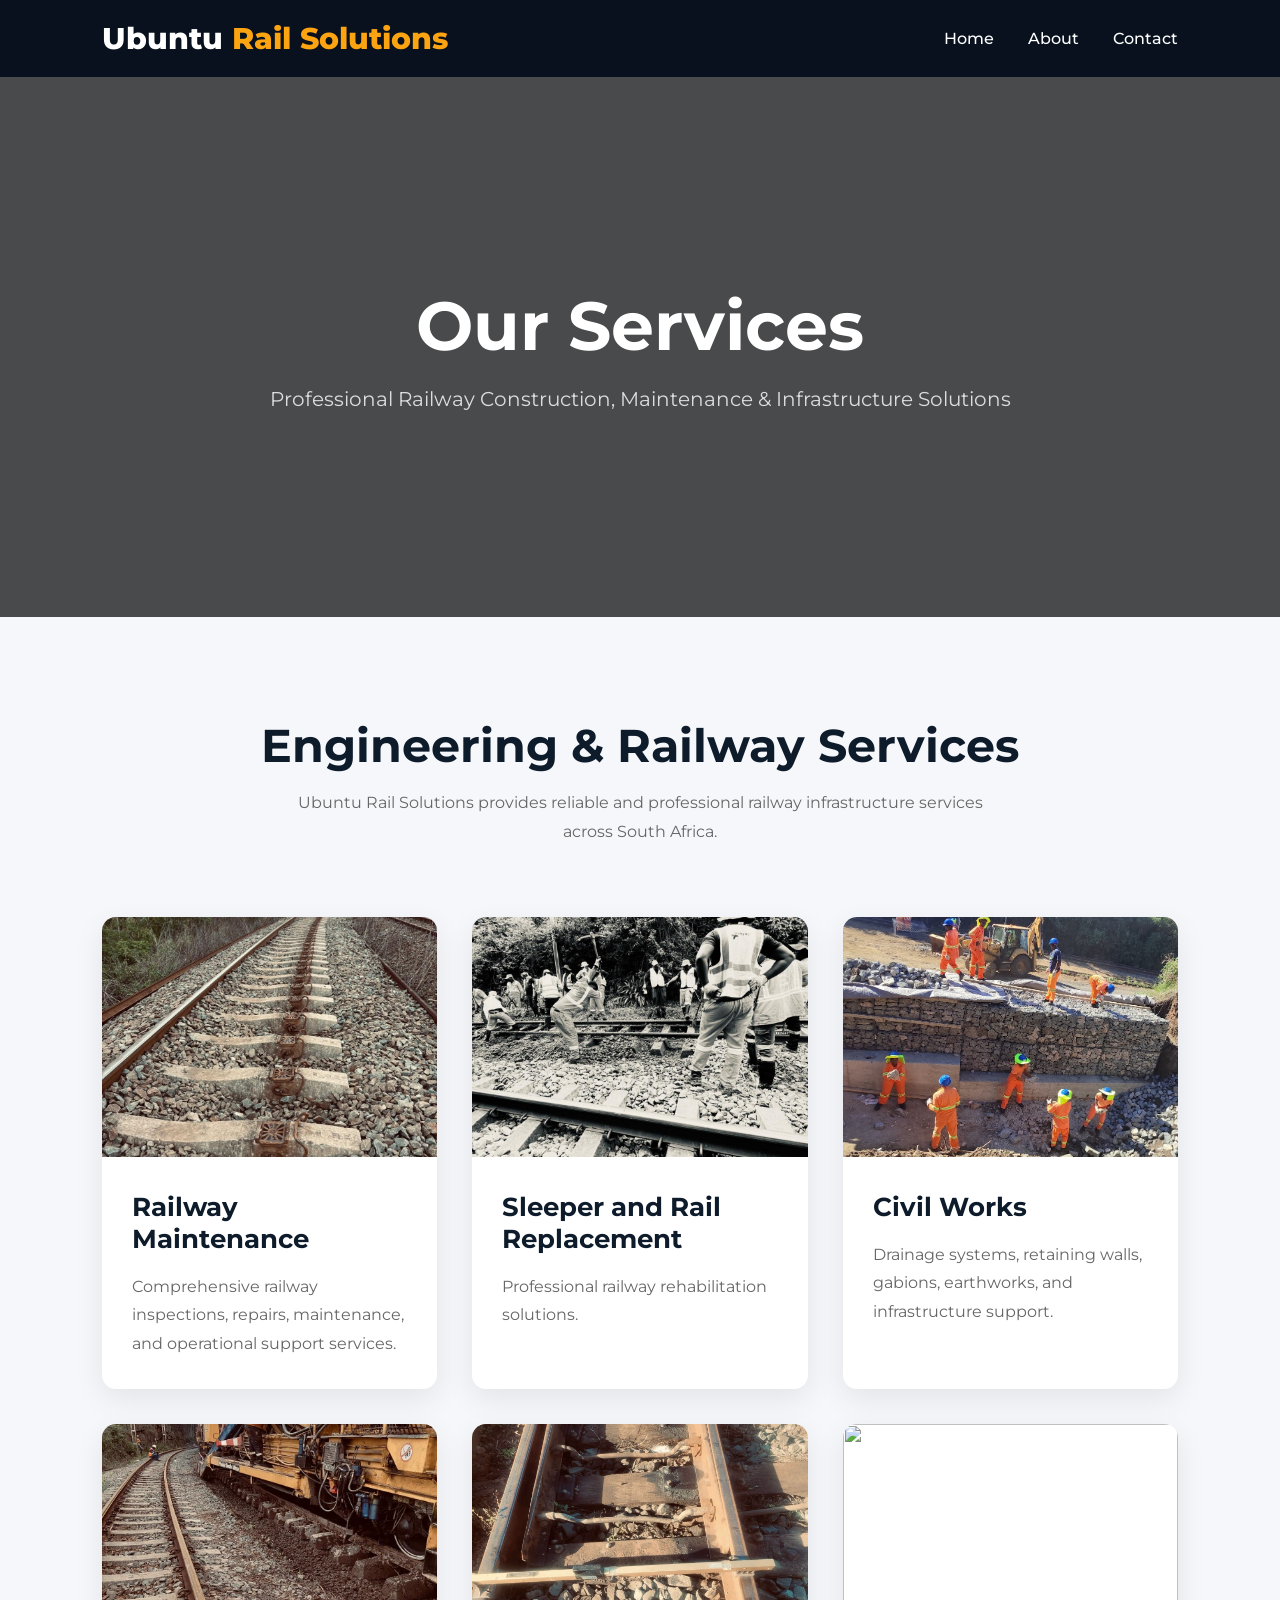
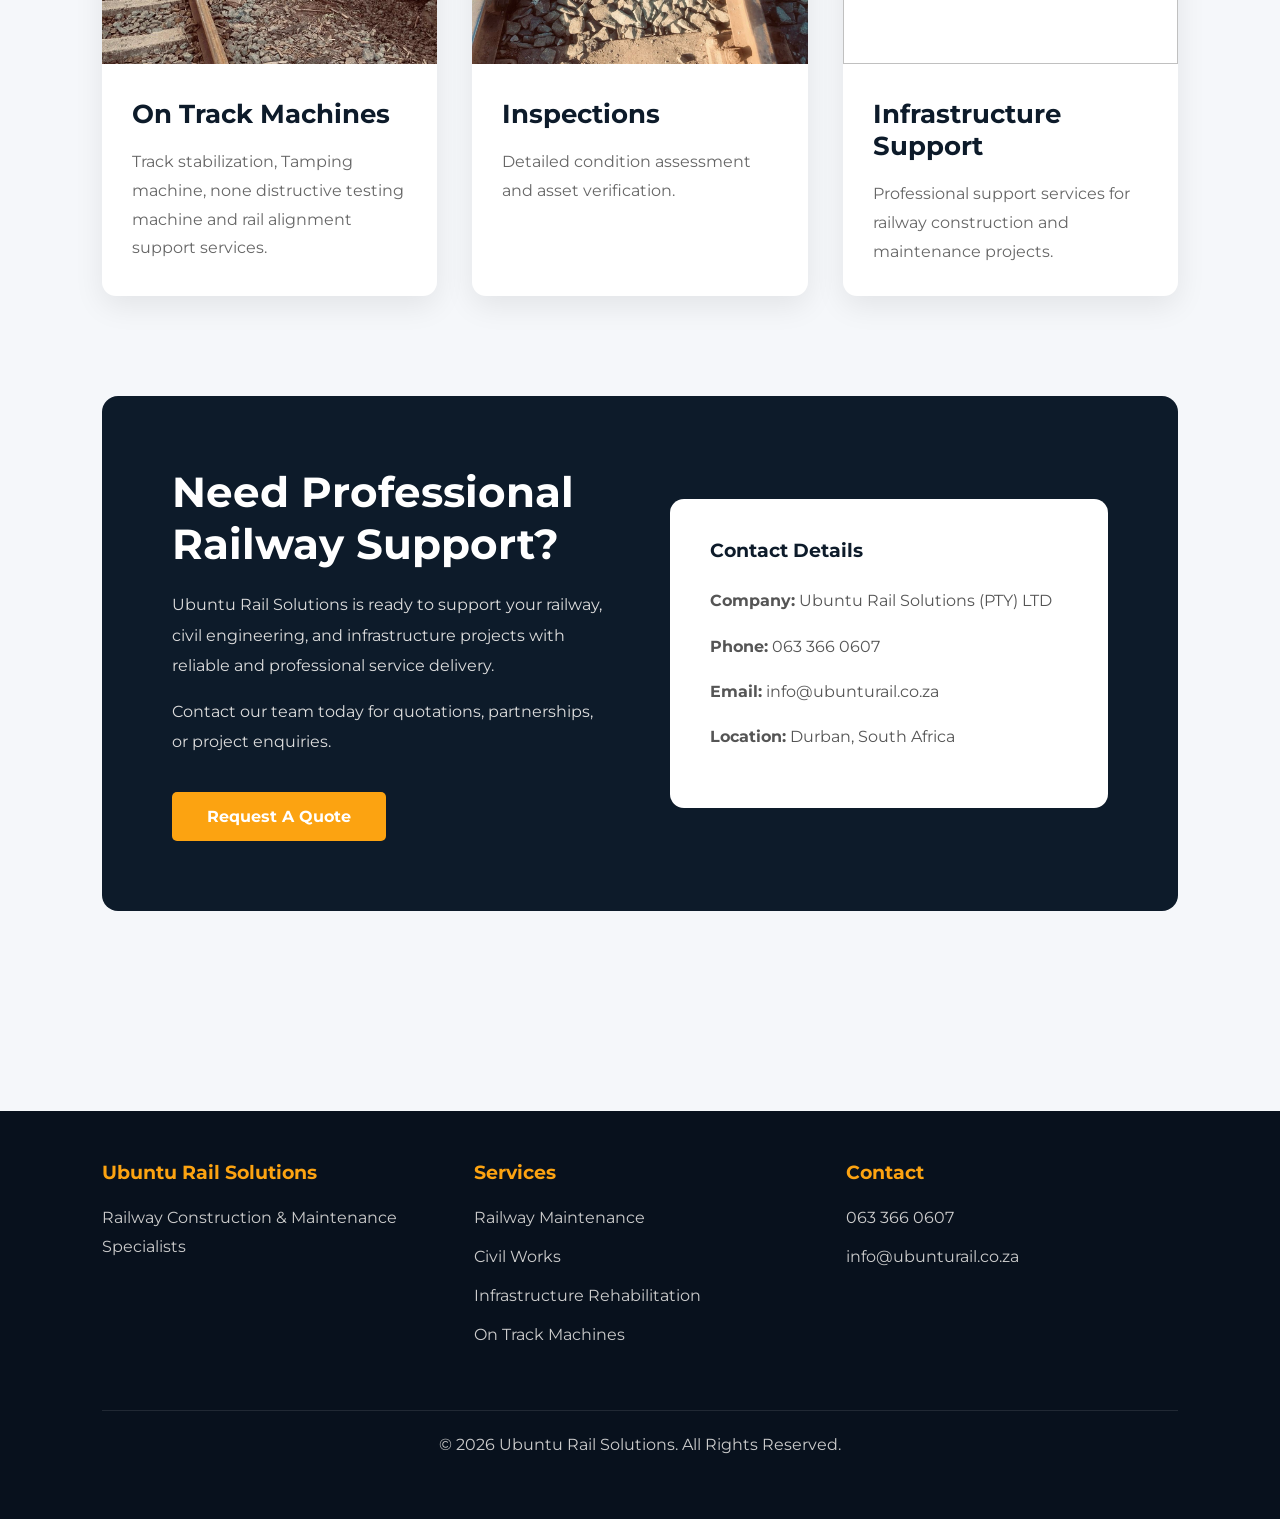
==== index.html @ 14742fe9 "Update image source path for service card" ====
<!DOCTYPE html>
<html lang="en">
<head>
  <meta charset="UTF-8">
  <meta name="viewport" content="width=device-width, initial-scale=1.0">

  <title>Services | Ubuntu Rail Solutions</title>

  <link href="https://fonts.googleapis.com/css2?family=Montserrat:wght@300;400;500;600;700;800&display=swap" rel="stylesheet">

  <style>

    *{
      margin:0;
      padding:0;
      box-sizing:border-box;
      font-family:'Montserrat', sans-serif;
    }

    body{
      background:#f5f7fa;
      color:#222;
    }

    /* HEADER */

    header{
      background:#08111d;
      padding:20px 8%;
      display:flex;
      justify-content:space-between;
      align-items:center;
      position:sticky;
      top:0;
      z-index:1000;
    }

    .logo{
      color:white;
      font-size:30px;
      font-weight:800;
    }

    .logo span{
      color:#fca311;
    }

    nav a{
      color:white;
      text-decoration:none;
      margin-left:30px;
      font-weight:500;
      transition:0.3s;
    }

    nav a:hover{
      color:#fca311;
    }

    /* HERO */

    .hero{
      height:60vh;

      background:
      linear-gradient(rgba(0,0,0,0.7), rgba(0,0,0,0.7)),
      url('https://images.unsplash.com/photo-1500530855697-b586d89ba3ee?q=80&w=1800&auto=format&fit=crop');

      background-size:cover;
      background-position:center;

      display:flex;
      justify-content:center;
      align-items:center;
      text-align:center;
      color:white;
      padding:0 8%;
    }

    .hero h1{
      font-size:68px;
      margin-bottom:20px;
    }

    .hero p{
      font-size:20px;
      color:#ddd;
    }

    /* SECTION */

    section{
      padding:100px 8%;
    }

    .section-title{
      text-align:center;
      margin-bottom:70px;
    }

    .section-title h2{
      font-size:46px;
      color:#0d1b2a;
      margin-bottom:15px;
    }

    .section-title p{
      max-width:700px;
      margin:auto;
      color:#666;
      line-height:1.8;
    }

    /* SERVICES */

    .services-grid{
      display:grid;
      grid-template-columns:repeat(auto-fit,minmax(320px,1fr));
      gap:35px;
    }

    .service-card{
      background:white;
      border-radius:14px;
      overflow:hidden;
      box-shadow:0 10px 30px rgba(0,0,0,0.08);
      transition:0.4s;
    }

    .service-card:hover{
      transform:translateY(-10px);
    }

    .service-card img{
      width:100%;
      height:240px;
      object-fit:cover;
    }

    .service-content{
      padding:30px;
    }

    .service-content h3{
      margin-bottom:18px;
      color:#0d1b2a;
      font-size:26px;
    }

    .service-content p{
      color:#666;
      line-height:1.8;
    }

    /* CONTACT SECTION */

    .contact-section{
      background:#0d1b2a;
      color:white;
      border-radius:16px;
      padding:70px;
      margin-top:100px;
      display:grid;
      grid-template-columns:1fr 1fr;
      gap:60px;
      align-items:center;
    }

    .contact-section h2{
      font-size:42px;
      margin-bottom:20px;
    }

    .contact-section p{
      color:#ddd;
      line-height:1.9;
      margin-bottom:15px;
    }

    .contact-box{
      background:white;
      padding:40px;
      border-radius:14px;
      color:#222;
    }

    .contact-box h3{
      margin-bottom:25px;
      color:#0d1b2a;
    }

    .contact-box p{
      margin-bottom:18px;
      line-height:1.7;
      color:#555;
    }

    .btn{
      display:inline-block;
      padding:15px 35px;
      background:#fca311;
      color:white;
      text-decoration:none;
      border-radius:5px;
      font-weight:700;
      margin-top:20px;
      transition:0.3s;
    }

    .btn:hover{
      background:#ff8800;
    }

    /* FOOTER */

    footer{
      background:#08111d;
      color:white;
      padding:50px 8%;
      margin-top:100px;
    }

    .footer-grid{
      display:grid;
      grid-template-columns:repeat(auto-fit,minmax(250px,1fr));
      gap:40px;
    }

    footer h3{
      margin-bottom:20px;
      color:#fca311;
    }

    footer p{
      color:#ccc;
      line-height:1.8;
      margin-bottom:10px;
    }

    .copyright{
      margin-top:50px;
      border-top:1px solid rgba(255,255,255,0.1);
      padding-top:20px;
      text-align:center;
      color:#888;
    }

    /* MOBILE */

    @media(max-width:950px){

      nav{
        display:none;
      }

      .hero h1{
        font-size:46px;
      }

      .contact-section{
        grid-template-columns:1fr;
        padding:40px;
      }

    }

  </style>

</head>

<body>

<!-- HEADER -->

<header>

  <div class="logo">Ubuntu <span>Rail Solutions</span></div>

  <nav>
    <a href="index.html">Home</a>
    <a href="about.html">About</a>
    <a href="#">Contact</a>
  </nav>

</header>

<!-- HERO -->

<section class="hero">

  <div>

    <h1>Our Services</h1>

    <p>
      Professional Railway Construction, Maintenance & Infrastructure Solutions
    </p>

  </div>

</section>

<!-- SERVICES -->

<section>

  <div class="section-title">

    <h2>Engineering & Railway Services</h2>

    <p>
      Ubuntu Rail Solutions provides reliable and professional railway
      infrastructure services across South Africa.
    </p>

  </div>

  <div class="services-grid">

    <!-- SERVICE 1 -->

    <div class="service-card">
      
<img src="images/replacing rails.jpeg" alt="Infrastructure Support">

      <div class="service-content">

        <h3>Railway Maintenance</h3>

        <p>
          Comprehensive railway inspections, repairs, maintenance,
          and operational support services.
        </p>

      </div>

    </div>

    <!-- SERVICE 2 -->

    <div class="service-card">

<img src="images/replacing sleepers.jpeg" alt="Infrastructure Support">

      <div class="service-content">

        <h3>Sleeper and Rail Replacement</h3>

        <p>
          Professional railway
          rehabilitation solutions.
        </p>

      </div>

    </div>

    <!-- SERVICE 3 -->

    <div class="service-card">

      <img src="images/earthworks.jpeg" alt="Infrastructure Support">

      <div class="service-content">

        <h3>Civil Works</h3>

        <p>
          Drainage systems, retaining walls, gabions,
          earthworks, and infrastructure support.
        </p>

      </div>

    </div>

    <!-- SERVICE 4 -->

    <div class="service-card">

      <img src="images/on track machines.jpeg" alt="Infrastructure Support">

      <div class="service-content">

        <h3>On Track Machines</h3>

        <p>
          Track stabilization, Tamping machine, none distructive testing machine
          and rail alignment support services.
        </p>

      </div>

    </div>

    <!-- SERVICE 5 -->

    <div class="service-card">

      <img src="images/inspection.jpeg" alt="Infrastructure Support">

      <div class="service-content">

        <h3>Inspections</h3>

        <p>
          Detailed condition assessment
          and asset verification.
        </p>

      </div>

    </div>

    <!-- SERVICE 6 -->

    <div class="service-card">

      <img src="https://images.unsplash.com/photo-1504307651254-35680f356dfd?q=80&w=1600&auto=format&fit=crop">

      <div class="service-content">

        <h3>Infrastructure Support</h3>

        <p>
          Professional support services for railway
          construction and maintenance projects.
        </p>

      </div>

    </div>

  </div>

  <!-- CONTACT SECTION -->

  <div class="contact-section">

    <div>

      <h2>Need Professional Railway Support?</h2>

      <p>
        Ubuntu Rail Solutions is ready to support your railway,
        civil engineering, and infrastructure projects with
        reliable and professional service delivery.
      </p>

      <p>
        Contact our team today for quotations,
        partnerships, or project enquiries.
      </p>

      <a href="#" class="btn">Request A Quote</a>

    </div>

    <div class="contact-box">

      <h3>Contact Details</h3>

      <p><strong>Company:</strong> Ubuntu Rail Solutions (PTY) LTD</p>

      <p><strong>Phone:</strong> 063 366 0607</p>

      <p><strong>Email:</strong> info@ubunturail.co.za</p>

      <p><strong>Location:</strong> Durban, South Africa</p>

    </div>

  </div>

</section>

<!-- FOOTER -->

<footer>

  <div class="footer-grid">

    <div>

      <h3>Ubuntu Rail Solutions</h3>

      <p>
        Railway Construction & Maintenance Specialists
      </p>

    </div>

    <div>

      <h3>Services</h3>

      <p>Railway Maintenance</p>
      <p>Civil Works</p>
      <p>Infrastructure Rehabilitation</p>
      <p>On Track Machines</p>

    </div>

    <div>

      <h3>Contact</h3>

      <p>063 366 0607</p>
      <p>info@ubunturail.co.za</p>

    </div>

  </div>

  <div class="copyright">

    <p>
      © 2026 Ubuntu Rail Solutions. All Rights Reserved.
    </p>

  </div>

</footer>

</body>
</html>
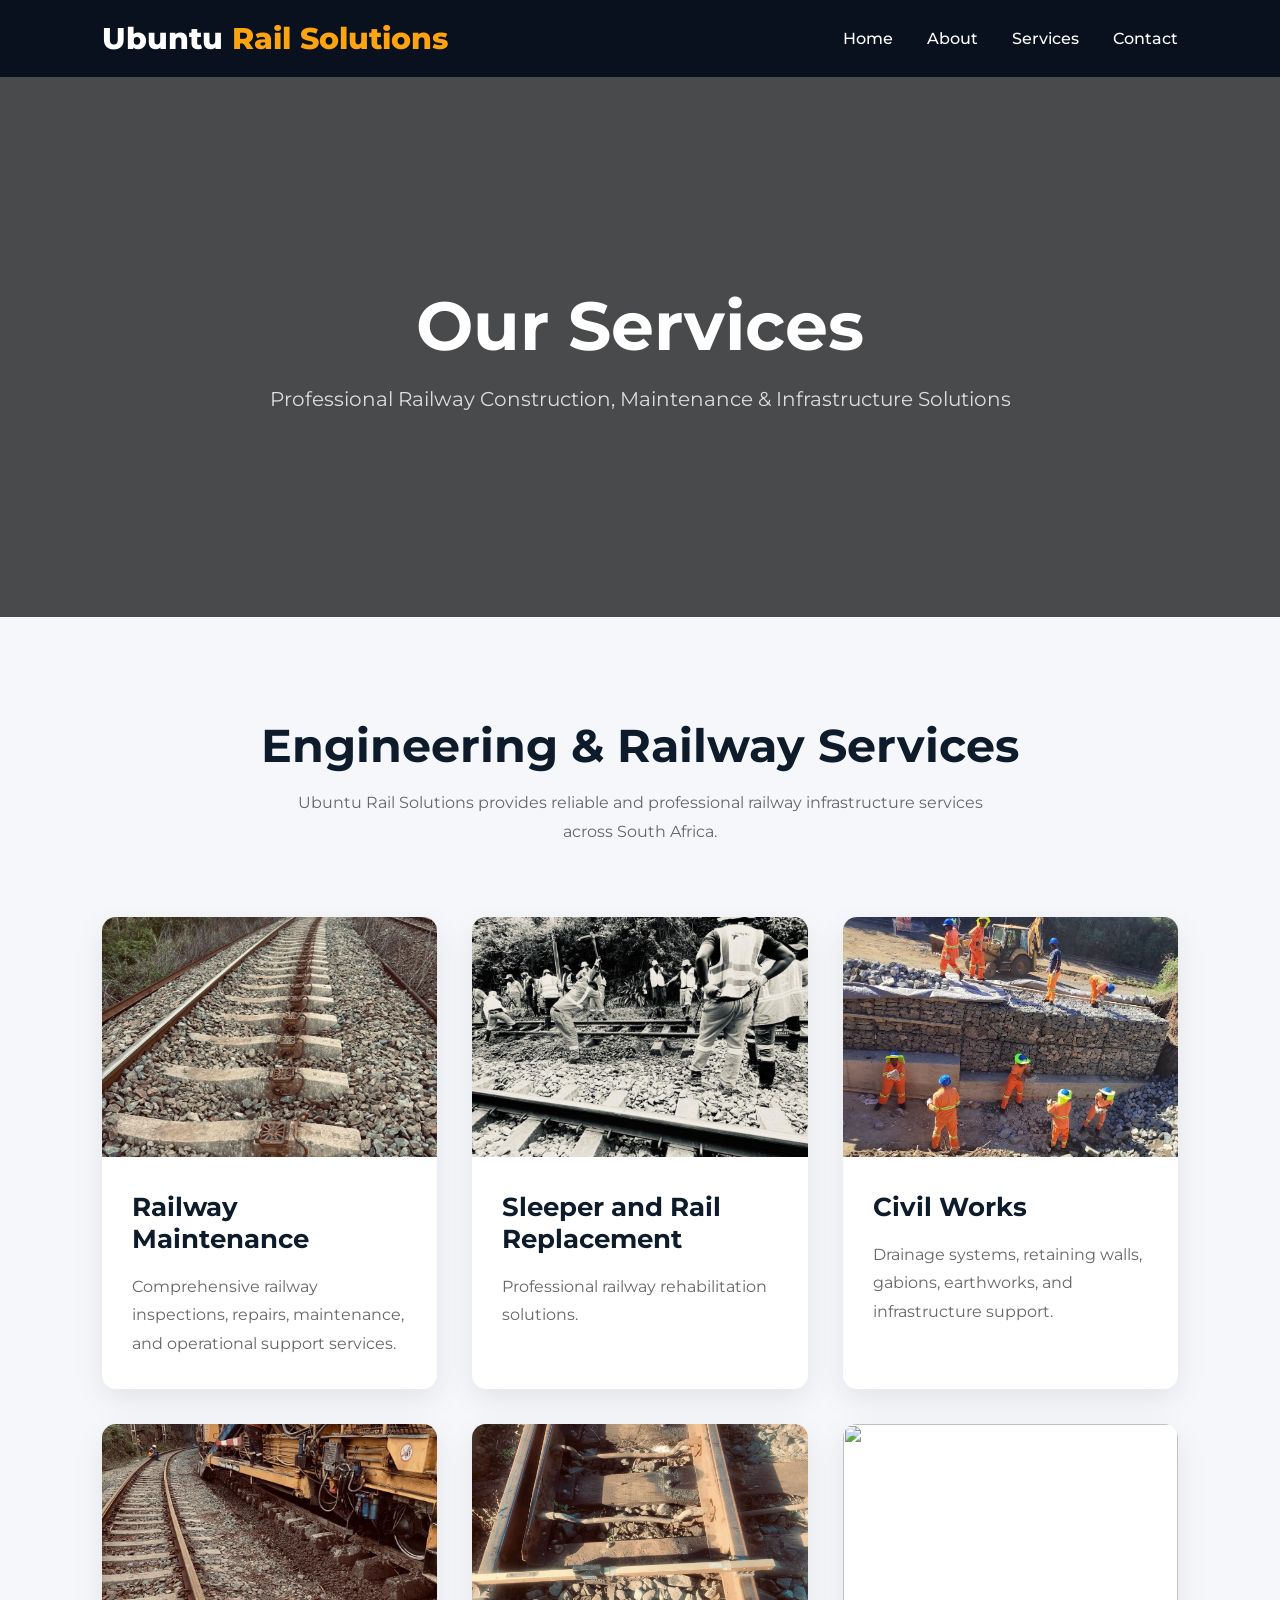
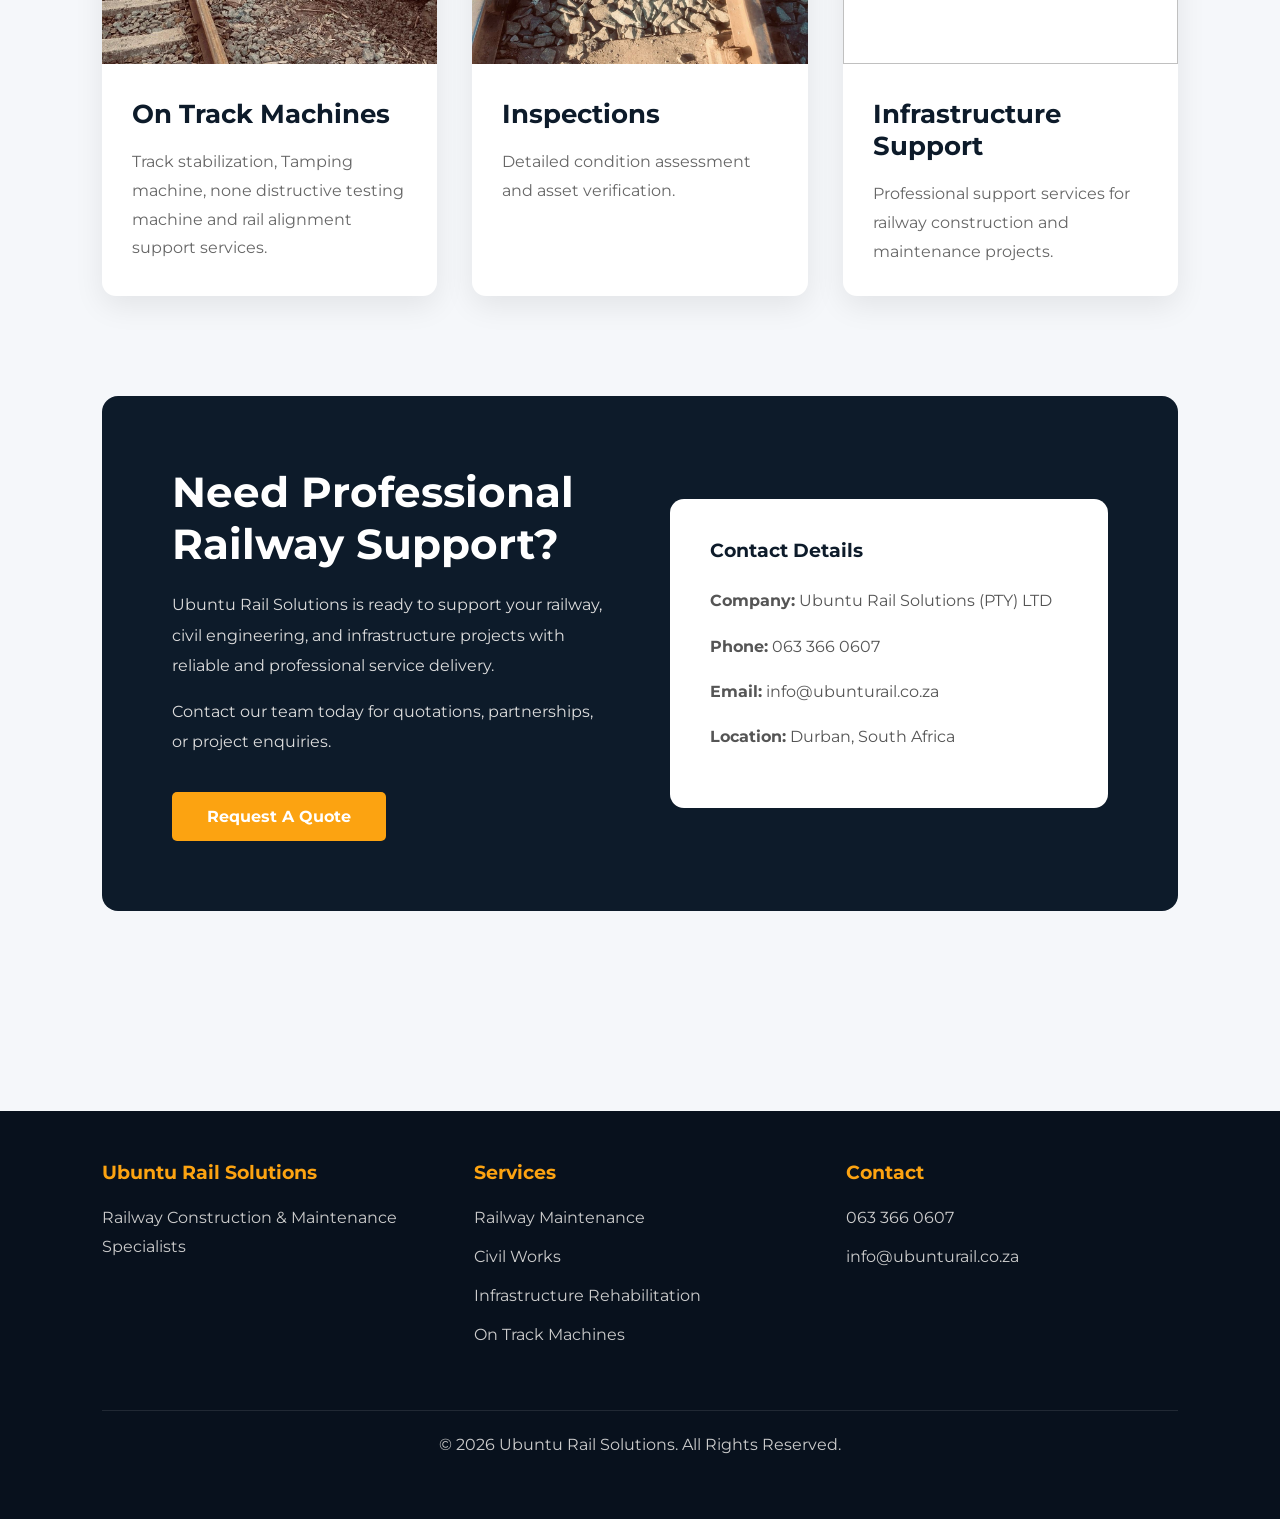
==== commit a142b9e2: "Add Services link to navigation menu" ====
--- a/index.html
+++ b/index.html
@@ -279,6 +279,7 @@
   <nav>
     <a href="index.html">Home</a>
     <a href="about.html">About</a>
+    <a href="services.html">Services</a>
     <a href="#">Contact</a>
   </nav>
 
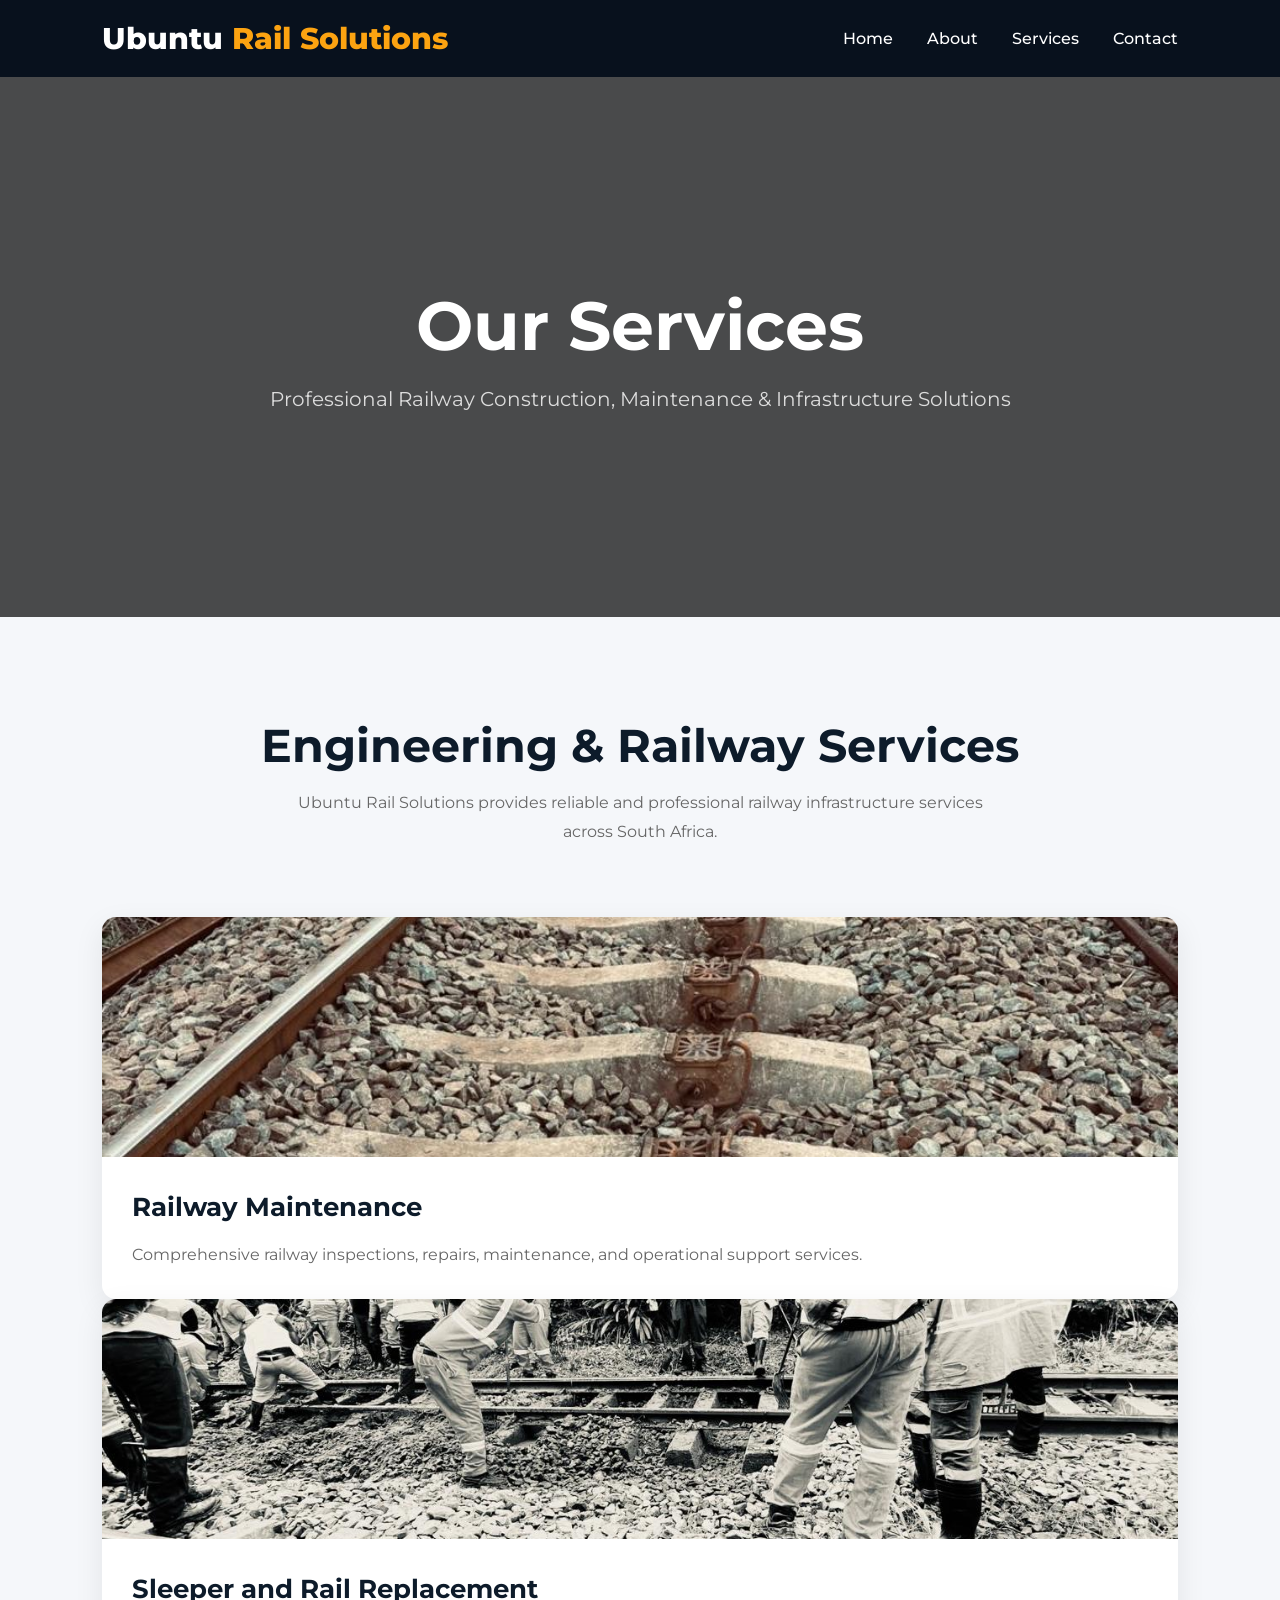
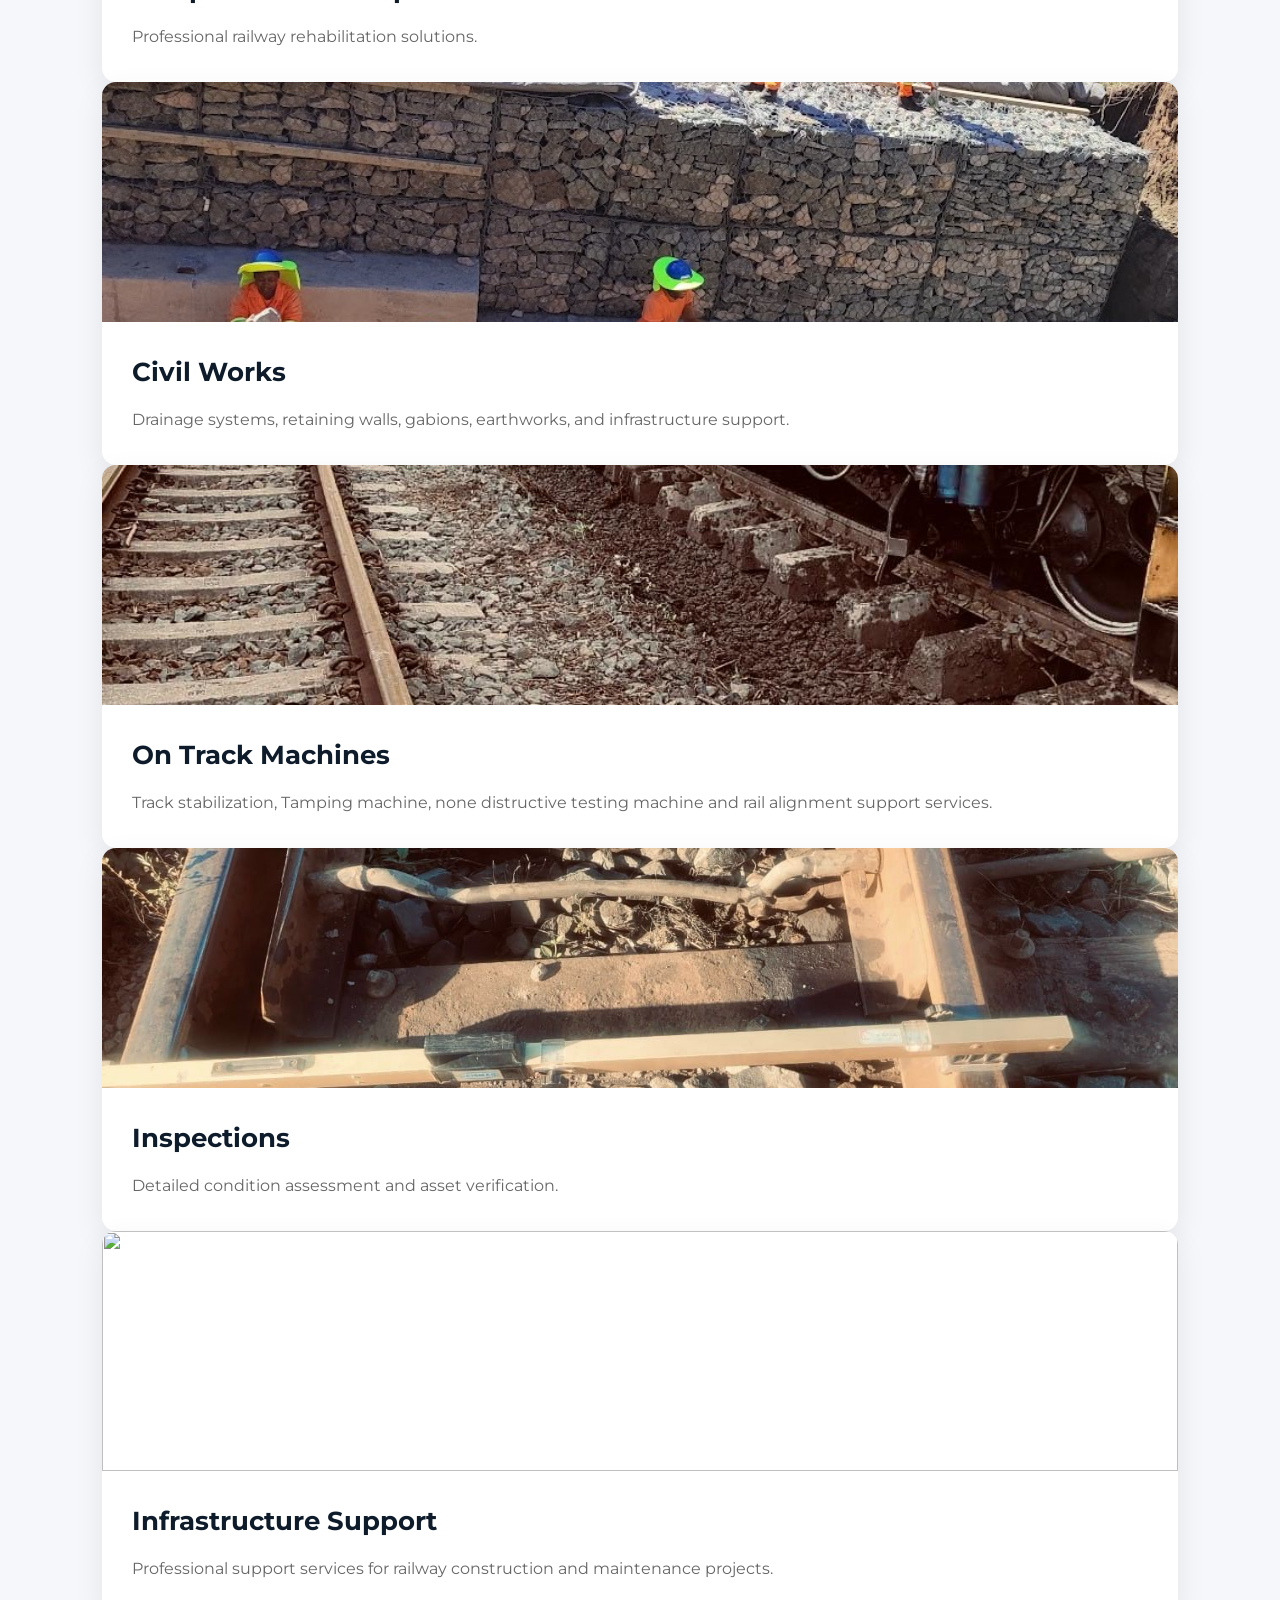
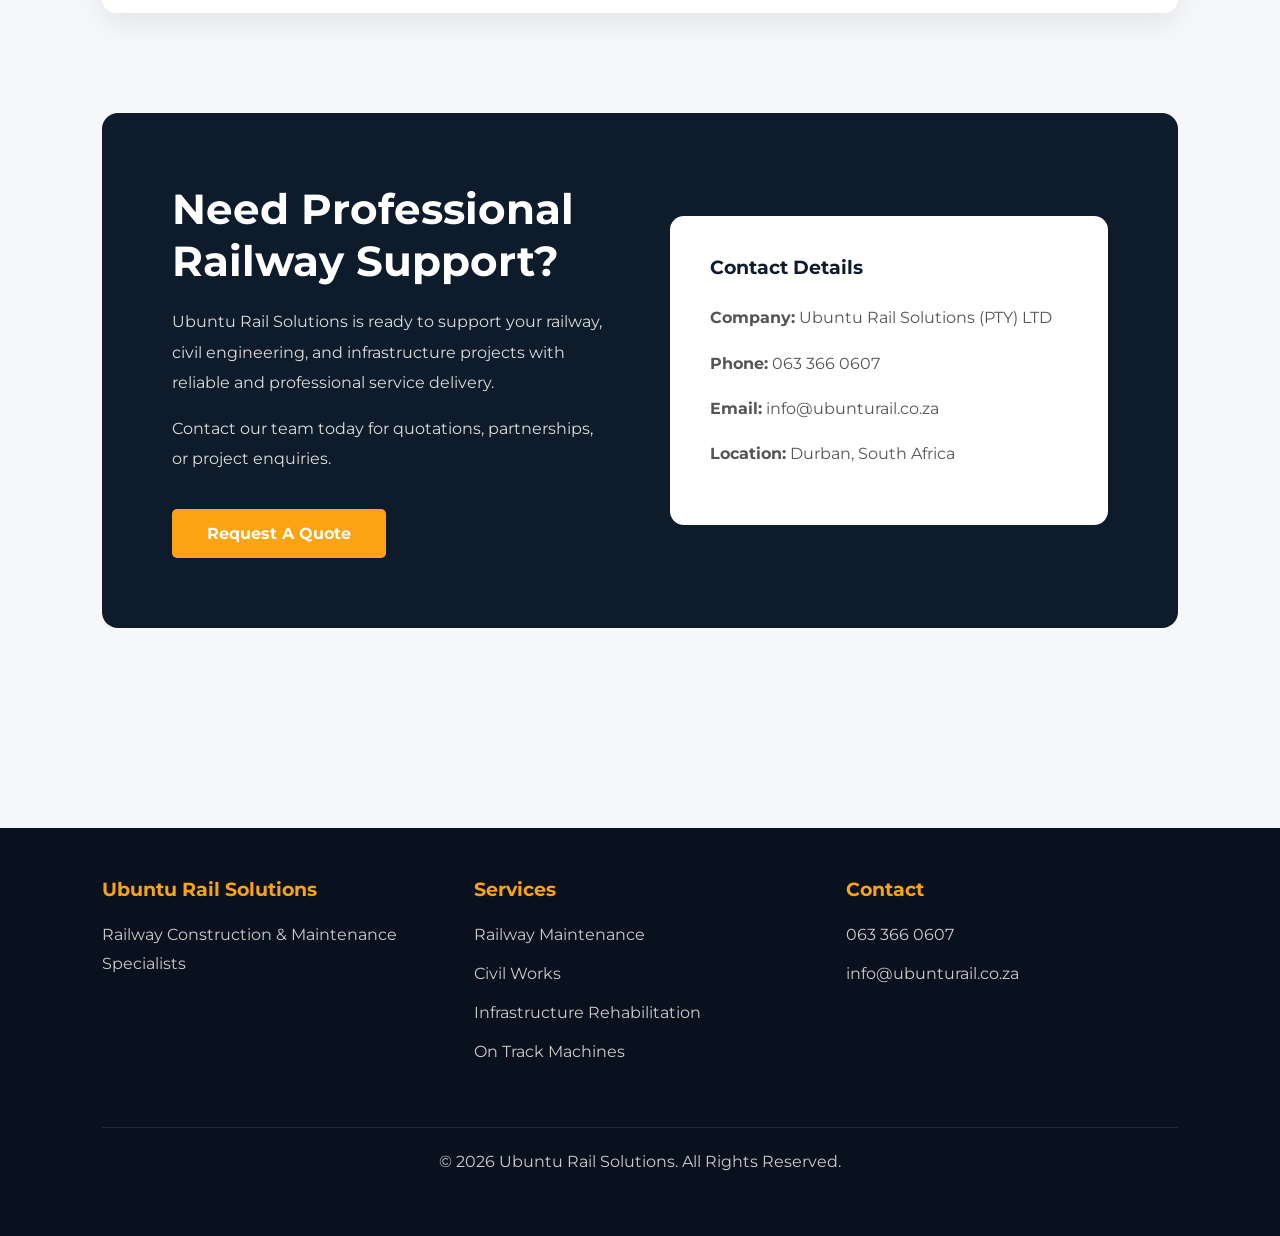
==== commit d3326d28: "Add about section with company information" ====
--- a/index.html
+++ b/index.html
@@ -110,7 +110,116 @@
       color:#666;
       line-height:1.8;
     }
-
+<!-- ==================================================
+     ABOUT PREVIEW
+     ================================================== -->
+
+<section class="about-preview" id="about">
+
+  <div class="about-image">
+
+    <img
+      src="images/inspection.jpeg"
+      alt="Ubuntu Rail Solutions team conducting a railway infrastructure inspection"
+    >
+
+    <div class="about-experience-box">
+
+      <strong>13+</strong>
+
+      <span>
+        Years of Railway Industry Experience
+      </span>
+
+    </div>
+
+  </div>
+
+  <div class="about-content">
+
+    <p class="section-label">
+      About Ubuntu Rail Solutions
+    </p>
+
+    <h2>
+      Practical Railway Engineering Solutions Built on Experience
+    </h2>
+
+    <p>
+      Ubuntu Rail Solutions is a South African railway engineering
+      company specialising in railway construction, maintenance,
+      infrastructure consulting, asset management, condition
+      assessments and compliance support.
+    </p>
+
+    <p>
+      Our approach combines practical railway experience with
+      structured engineering systems to help clients maintain safe,
+      reliable and compliant railway infrastructure.
+    </p>
+
+    <div class="about-points">
+
+      <div class="about-point">
+
+        <span class="about-icon">✓</span>
+
+        <div>
+
+          <h3>Experienced Railway Team</h3>
+
+          <p>
+            Supported by experienced railway practitioners,
+            engineering personnel and skilled project teams.
+          </p>
+
+        </div>
+
+      </div>
+
+      <div class="about-point">
+
+        <span class="about-icon">✓</span>
+
+        <div>
+
+          <h3>Complete Infrastructure Support</h3>
+
+          <p>
+            From inspections and compliance to maintenance,
+            rehabilitation and new railway construction.
+          </p>
+
+        </div>
+
+      </div>
+
+      <div class="about-point">
+
+        <span class="about-icon">✓</span>
+
+        <div>
+
+          <h3>South African Railway Expertise</h3>
+
+          <p>
+            Solutions developed for industrial sidings, terminals,
+            freight facilities and railway infrastructure projects.
+          </p>
+
+        </div>
+
+      </div>
+
+    </div>
+
+    <a href="about.html" class="about-button">
+      Learn More About Us
+    </a>
+
+  </div>
+
+</section>
     /* SERVICES */
 
     .services-grid{
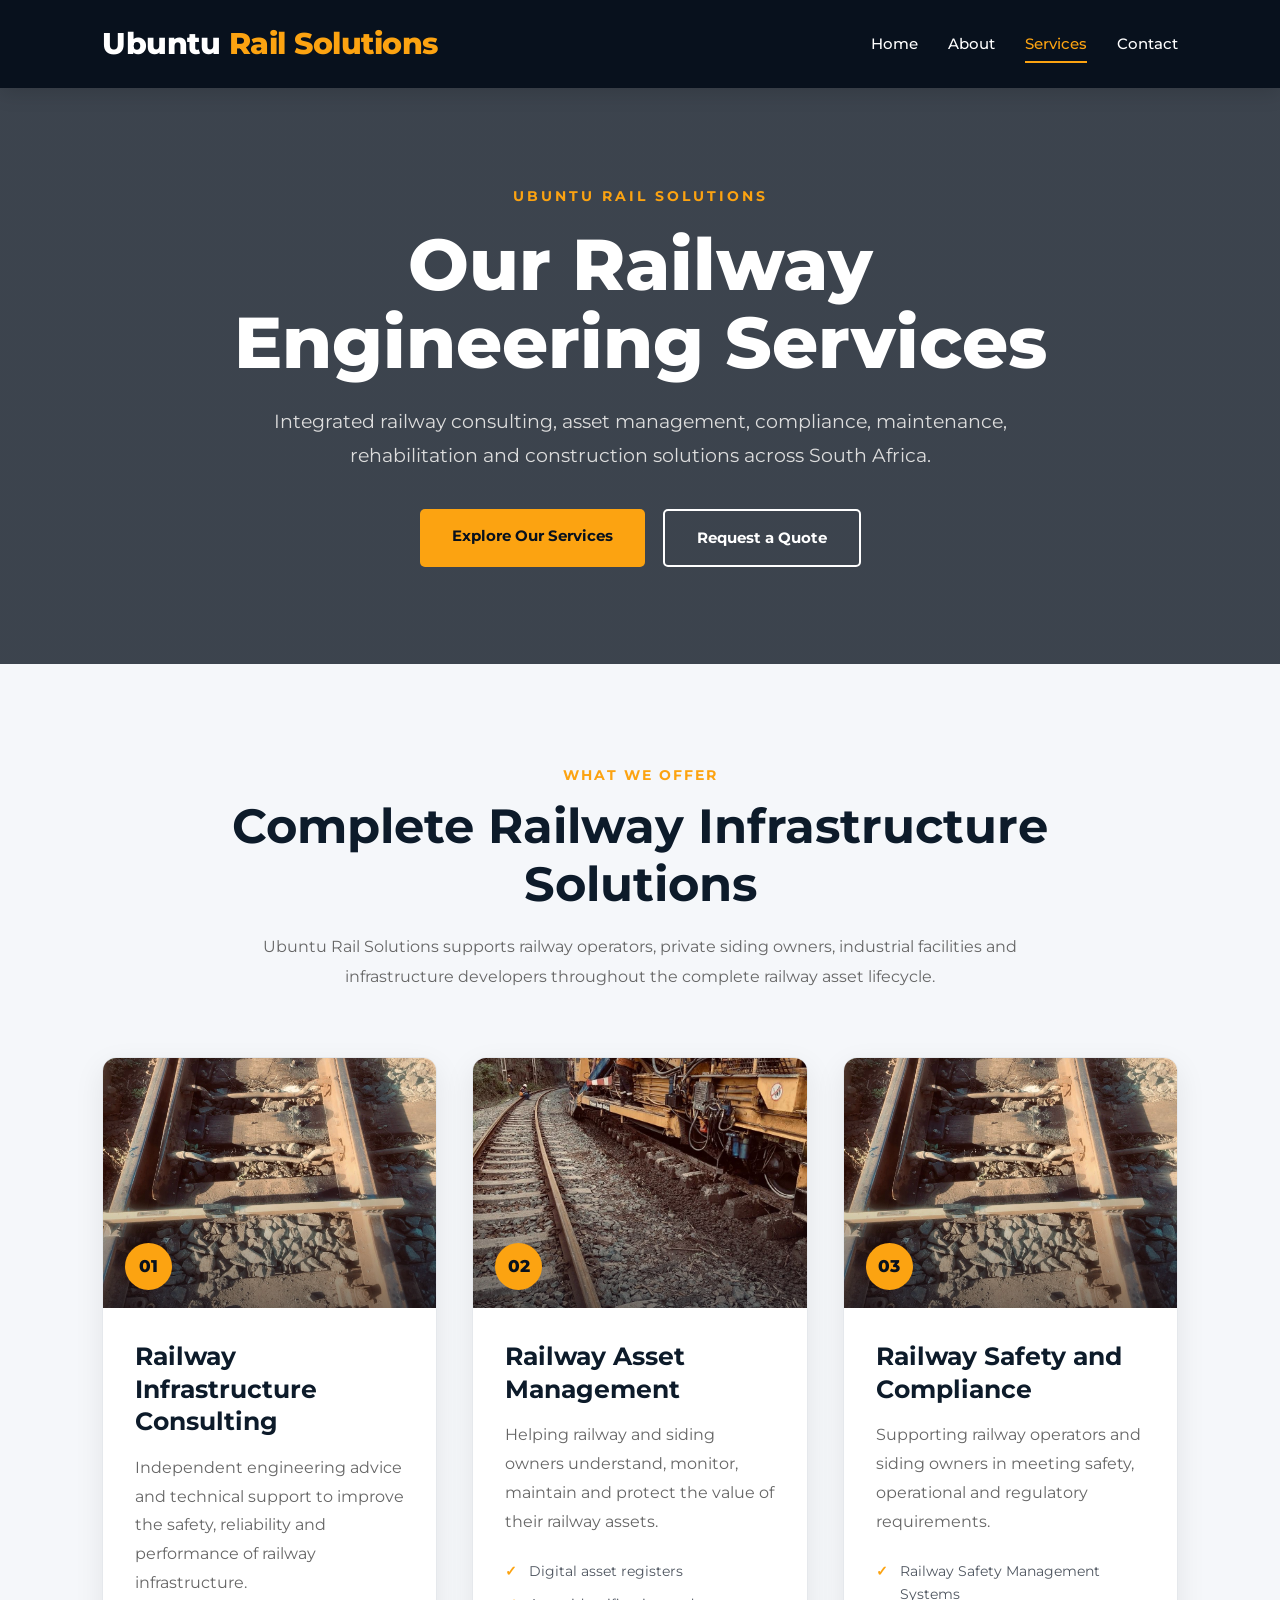
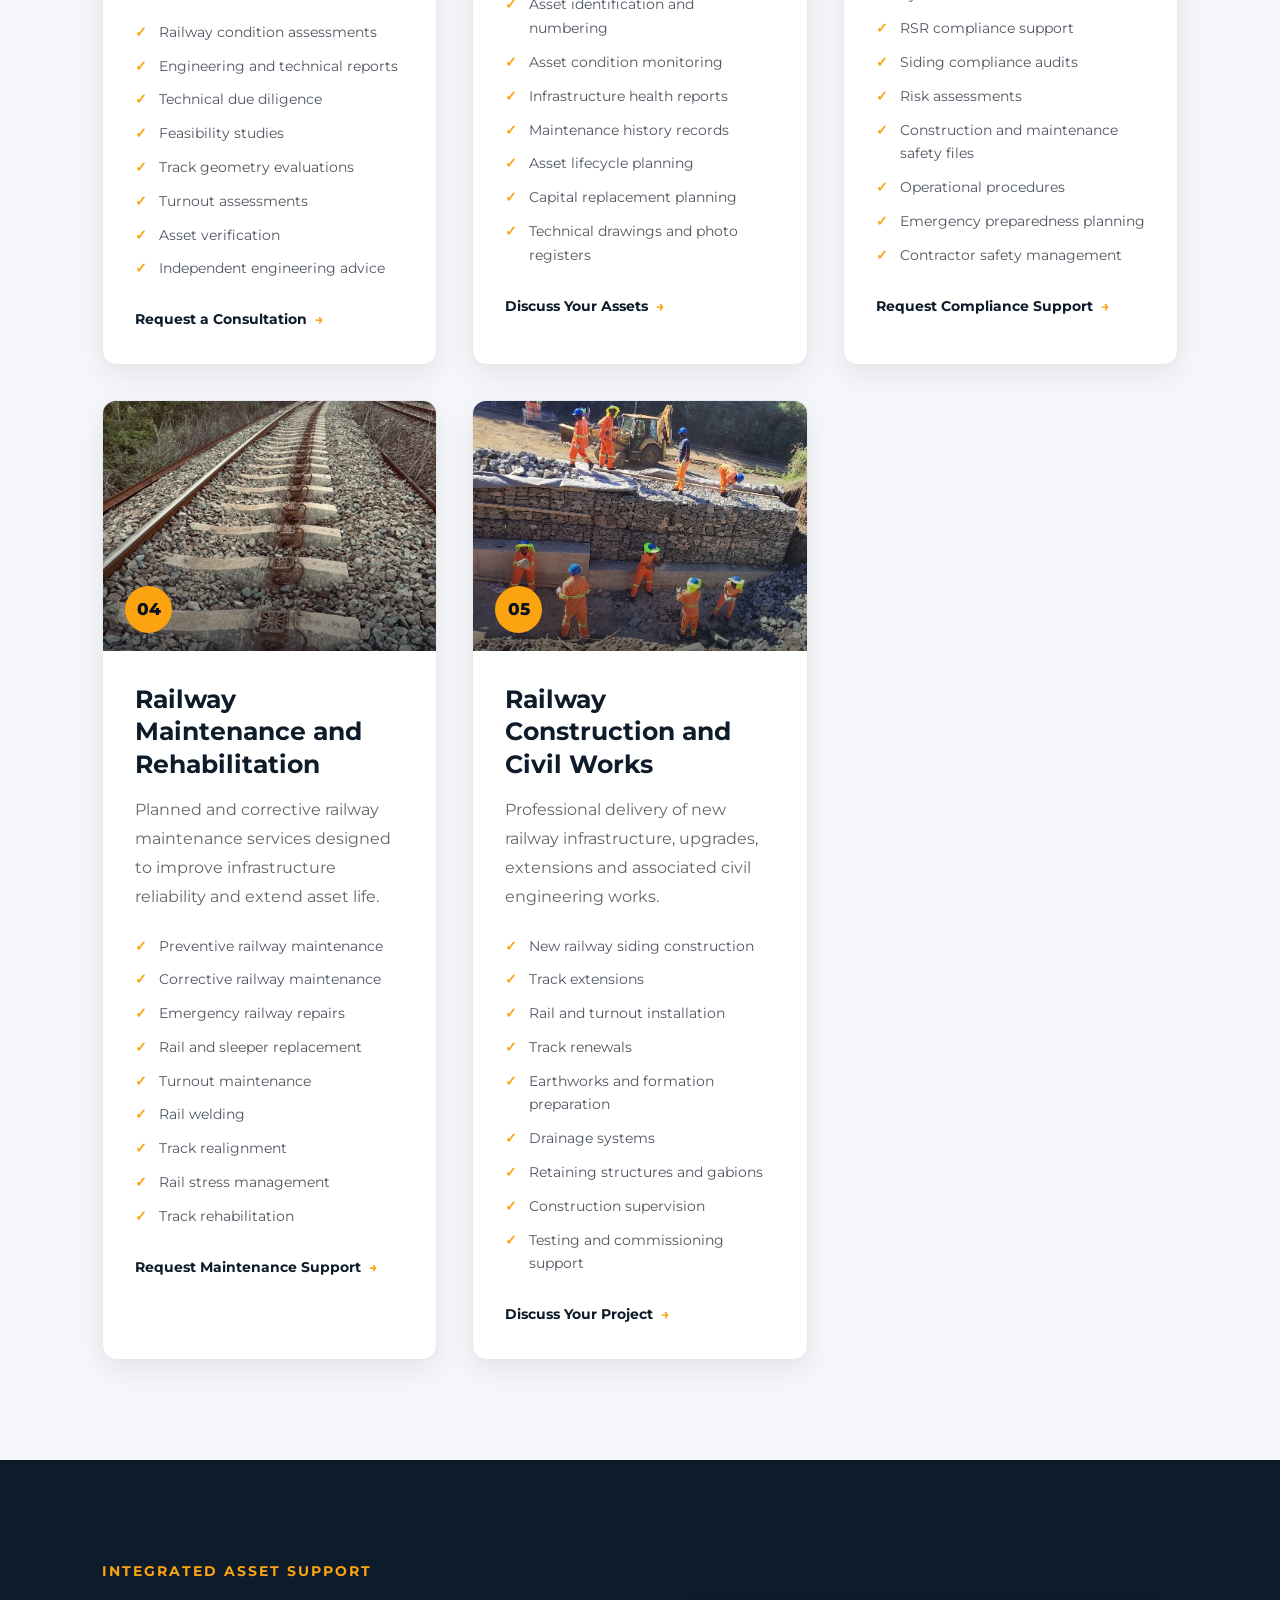
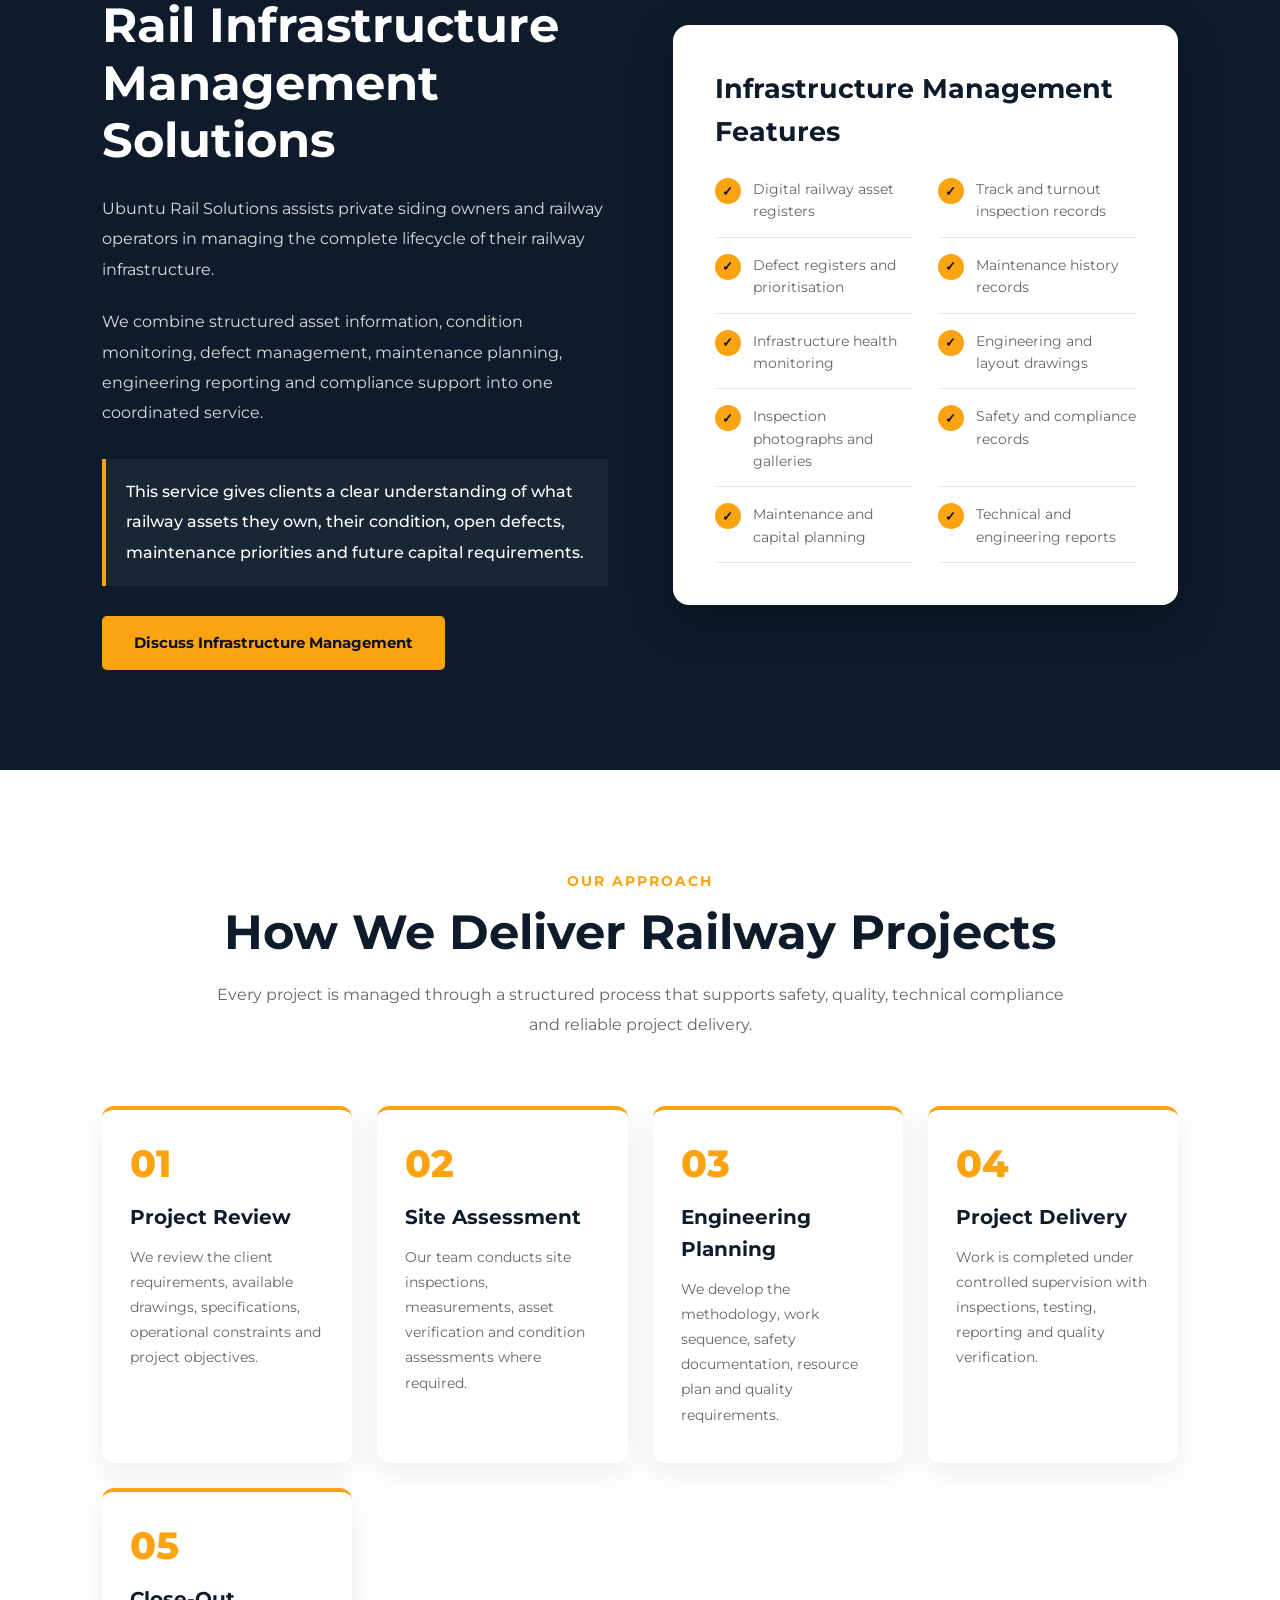
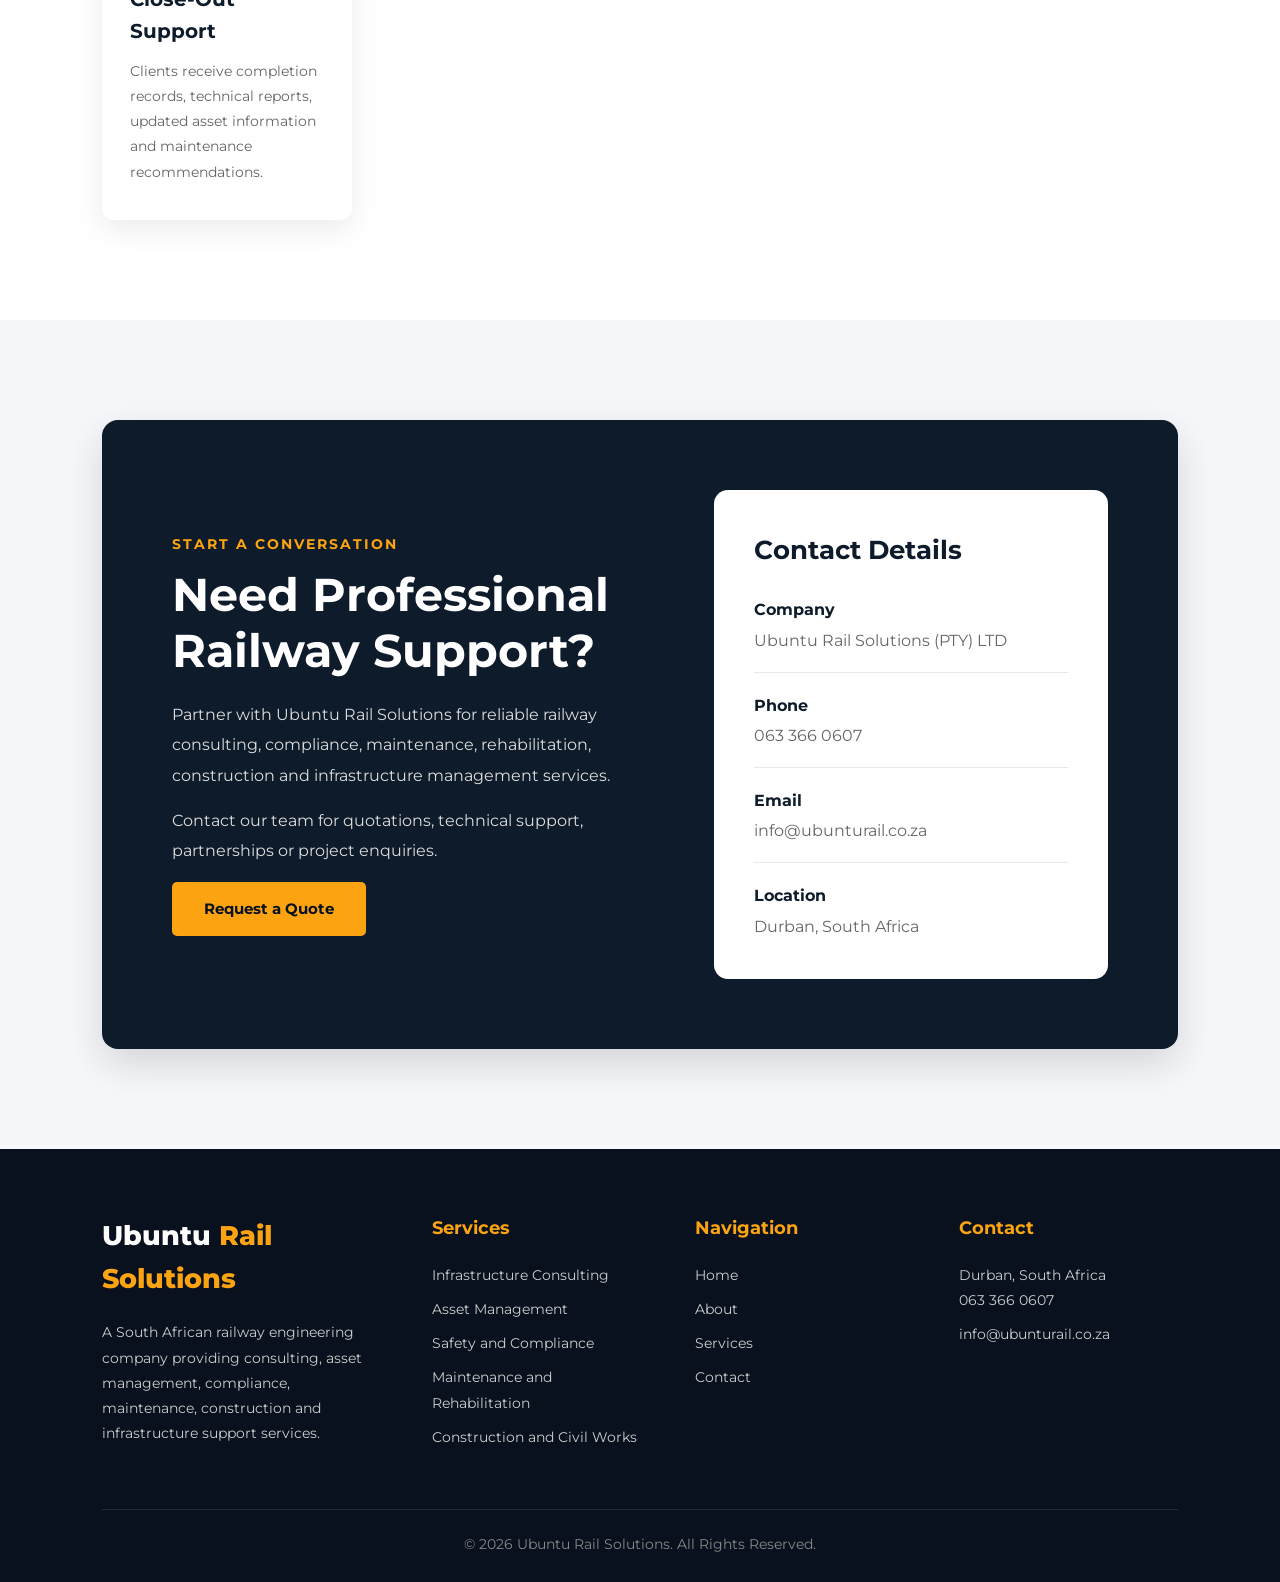
==== commit 65065035: "Update print statement to reflect new message" ====
--- a/index.html
+++ b/index.html
@@ -2,635 +2,1603 @@
 <html lang="en">
 <head>
   <meta charset="UTF-8">
-  <meta name="viewport" content="width=device-width, initial-scale=1.0">
+
+  <meta
+    name="viewport"
+    content="width=device-width, initial-scale=1.0"
+  >
+
+  <meta
+    name="description"
+    content="Ubuntu Rail Solutions provides railway consulting, asset management, safety compliance, maintenance, rehabilitation, construction and civil engineering services across South Africa."
+  >
 
   <title>Services | Ubuntu Rail Solutions</title>
 
-  <link href="https://fonts.googleapis.com/css2?family=Montserrat:wght@300;400;500;600;700;800&display=swap" rel="stylesheet">
+  <!-- MONTSERRAT FONT -->
+  <link
+    href="https://fonts.googleapis.com/css2?family=Montserrat:wght@300;400;500;600;700;800&display=swap"
+    rel="stylesheet"
+  >
 
   <style>
 
-    *{
-      margin:0;
-      padding:0;
-      box-sizing:border-box;
-      font-family:'Montserrat', sans-serif;
-    }
-
-    body{
-      background:#f5f7fa;
-      color:#222;
-    }
-
-    /* HEADER */
-
-    header{
-      background:#08111d;
-      padding:20px 8%;
-      display:flex;
-      justify-content:space-between;
-      align-items:center;
-      position:sticky;
-      top:0;
-      z-index:1000;
-    }
-
-    .logo{
-      color:white;
-      font-size:30px;
-      font-weight:800;
-    }
-
-    .logo span{
-      color:#fca311;
-    }
-
-    nav a{
-      color:white;
-      text-decoration:none;
-      margin-left:30px;
-      font-weight:500;
-      transition:0.3s;
-    }
-
-    nav a:hover{
-      color:#fca311;
-    }
-
-    /* HERO */
-
-    .hero{
-      height:60vh;
-
+    /* ==================================================
+       UBUNTU RAIL SOLUTIONS
+       SERVICES PAGE
+       ================================================== */
+
+    :root {
+      --primary-navy: #08111d;
+      --secondary-navy: #0d1b2a;
+      --accent-orange: #fca311;
+      --accent-orange-hover: #ff8800;
+      --page-background: #f5f7fa;
+      --white: #ffffff;
+      --main-text: #222222;
+      --secondary-text: #666666;
+      --light-text: #dddddd;
+      --footer-text: #cccccc;
+      --border-colour: #e5e8ec;
+      --shadow: 0 10px 30px rgba(0, 0, 0, 0.08);
+    }
+
+    * {
+      margin: 0;
+      padding: 0;
+      box-sizing: border-box;
+    }
+
+    html {
+      scroll-behavior: smooth;
+    }
+
+    body {
+      font-family: "Montserrat", sans-serif;
+      background: var(--page-background);
+      color: var(--main-text);
+      line-height: 1.6;
+    }
+
+    img {
+      display: block;
+      max-width: 100%;
+    }
+
+    a {
+      text-decoration: none;
+    }
+
+    ul {
+      list-style: none;
+    }
+
+    /* ==================================================
+       HEADER
+       ================================================== */
+
+    header {
+      width: 100%;
+      background: var(--primary-navy);
+      padding: 20px 8%;
+      display: flex;
+      justify-content: space-between;
+      align-items: center;
+      position: sticky;
+      top: 0;
+      z-index: 1000;
+      box-shadow: 0 4px 20px rgba(0, 0, 0, 0.15);
+    }
+
+    .logo {
+      color: var(--white);
+      font-size: 30px;
+      font-weight: 800;
+      letter-spacing: -0.5px;
+    }
+
+    .logo span {
+      color: var(--accent-orange);
+    }
+
+    .desktop-nav {
+      display: flex;
+      align-items: center;
+      gap: 30px;
+    }
+
+    .desktop-nav a {
+      color: var(--white);
+      font-weight: 500;
+      font-size: 15px;
+      position: relative;
+      transition: color 0.3s ease;
+    }
+
+    .desktop-nav a::after {
+      content: "";
+      position: absolute;
+      left: 0;
+      bottom: -7px;
+      width: 0;
+      height: 2px;
+      background: var(--accent-orange);
+      transition: width 0.3s ease;
+    }
+
+    .desktop-nav a:hover,
+    .desktop-nav a.active {
+      color: var(--accent-orange);
+    }
+
+    .desktop-nav a:hover::after,
+    .desktop-nav a.active::after {
+      width: 100%;
+    }
+
+    .menu-toggle {
+      display: none;
+      width: 45px;
+      height: 42px;
+      border: 1px solid rgba(255, 255, 255, 0.25);
+      border-radius: 5px;
+      background: transparent;
+      cursor: pointer;
+      padding: 10px;
+    }
+
+    .menu-toggle span {
+      display: block;
+      width: 100%;
+      height: 2px;
+      background: var(--white);
+      margin: 5px 0;
+      transition: 0.3s ease;
+    }
+
+    .mobile-nav {
+      display: none;
+      background: var(--primary-navy);
+      padding: 0 8% 25px;
+    }
+
+    .mobile-nav.open {
+      display: block;
+    }
+
+    .mobile-nav a {
+      display: block;
+      color: var(--white);
+      padding: 14px 0;
+      border-bottom: 1px solid rgba(255, 255, 255, 0.08);
+      font-weight: 500;
+    }
+
+    .mobile-nav a:hover,
+    .mobile-nav a.active {
+      color: var(--accent-orange);
+    }
+
+    /* ==================================================
+       HERO
+       ================================================== */
+
+    .hero {
+      min-height: 64vh;
       background:
-      linear-gradient(rgba(0,0,0,0.7), rgba(0,0,0,0.7)),
-      url('https://images.unsplash.com/photo-1500530855697-b586d89ba3ee?q=80&w=1800&auto=format&fit=crop');
-
-      background-size:cover;
-      background-position:center;
-
-      display:flex;
-      justify-content:center;
-      align-items:center;
-      text-align:center;
-      color:white;
-      padding:0 8%;
-    }
-
-    .hero h1{
-      font-size:68px;
-      margin-bottom:20px;
-    }
-
-    .hero p{
-      font-size:20px;
-      color:#ddd;
-    }
-
-    /* SECTION */
-
-    section{
-      padding:100px 8%;
-    }
-
-    .section-title{
-      text-align:center;
-      margin-bottom:70px;
-    }
-
-    .section-title h2{
-      font-size:46px;
-      color:#0d1b2a;
-      margin-bottom:15px;
-    }
-
-    .section-title p{
-      max-width:700px;
-      margin:auto;
-      color:#666;
-      line-height:1.8;
-    }
-<!-- ==================================================
-     ABOUT PREVIEW
-     ================================================== -->
-
-<section class="about-preview" id="about">
-
-  <div class="about-image">
-
-    <img
-      src="images/inspection.jpeg"
-      alt="Ubuntu Rail Solutions team conducting a railway infrastructure inspection"
+        linear-gradient(
+          rgba(8, 17, 29, 0.78),
+          rgba(8, 17, 29, 0.78)
+        ),
+        url("images/hero.jpg");
+
+      background-size: cover;
+      background-position: center;
+      background-repeat: no-repeat;
+
+      display: flex;
+      align-items: center;
+      justify-content: center;
+      text-align: center;
+
+      color: var(--white);
+      padding: 90px 8%;
+    }
+
+    .hero-content {
+      max-width: 950px;
+    }
+
+    .hero-tag {
+      color: var(--accent-orange);
+      text-transform: uppercase;
+      letter-spacing: 3px;
+      font-size: 14px;
+      font-weight: 700;
+      margin-bottom: 18px;
+    }
+
+    .hero h1 {
+      font-size: clamp(42px, 6vw, 72px);
+      line-height: 1.08;
+      margin-bottom: 24px;
+      font-weight: 800;
+    }
+
+    .hero p {
+      max-width: 850px;
+      margin: 0 auto 35px;
+      font-size: 19px;
+      line-height: 1.8;
+      color: var(--light-text);
+    }
+
+    .hero-buttons {
+      display: flex;
+      justify-content: center;
+      flex-wrap: wrap;
+      gap: 18px;
+    }
+
+    .btn {
+      display: inline-block;
+      padding: 15px 32px;
+      border-radius: 5px;
+      font-weight: 700;
+      font-size: 15px;
+      transition:
+        transform 0.3s ease,
+        background 0.3s ease,
+        color 0.3s ease;
+    }
+
+    .btn:hover {
+      transform: translateY(-3px);
+    }
+
+    .btn-primary {
+      background: var(--accent-orange);
+      color: var(--primary-navy);
+    }
+
+    .btn-primary:hover {
+      background: var(--accent-orange-hover);
+      color: var(--white);
+    }
+
+    .btn-secondary {
+      color: var(--white);
+      border: 2px solid var(--white);
+    }
+
+    .btn-secondary:hover {
+      background: var(--white);
+      color: var(--primary-navy);
+    }
+
+    /* ==================================================
+       GENERAL SECTIONS
+       ================================================== */
+
+    .section {
+      padding: 100px 8%;
+    }
+
+    .section-white {
+      background: var(--white);
+    }
+
+    .section-title {
+      text-align: center;
+      max-width: 850px;
+      margin: 0 auto 65px;
+    }
+
+    .section-label {
+      color: var(--accent-orange);
+      text-transform: uppercase;
+      font-weight: 700;
+      font-size: 14px;
+      letter-spacing: 2px;
+      margin-bottom: 12px;
+    }
+
+    .section-title h2 {
+      color: var(--secondary-navy);
+      font-size: clamp(34px, 4vw, 48px);
+      line-height: 1.2;
+      margin-bottom: 18px;
+    }
+
+    .section-title p {
+      color: var(--secondary-text);
+      line-height: 1.9;
+      font-size: 16px;
+    }
+
+    /* ==================================================
+       SERVICES
+       ================================================== */
+
+    .services-grid {
+      display: grid;
+      grid-template-columns: repeat(
+        auto-fit,
+        minmax(330px, 1fr)
+      );
+      gap: 35px;
+      max-width: 1450px;
+      margin: auto;
+    }
+
+    .service-card {
+      background: var(--white);
+      border-radius: 14px;
+      overflow: hidden;
+      box-shadow: var(--shadow);
+      border: 1px solid var(--border-colour);
+      transition:
+        transform 0.4s ease,
+        box-shadow 0.4s ease;
+    }
+
+    .service-card:hover {
+      transform: translateY(-10px);
+      box-shadow: 0 18px 42px rgba(0, 0, 0, 0.13);
+    }
+
+    .service-image {
+      position: relative;
+      height: 250px;
+      overflow: hidden;
+    }
+
+    .service-image::after {
+      content: "";
+      position: absolute;
+      inset: 0;
+      background:
+        linear-gradient(
+          to top,
+          rgba(8, 17, 29, 0.5),
+          transparent 55%
+        );
+    }
+
+    .service-image img {
+      width: 100%;
+      height: 100%;
+      object-fit: cover;
+      transition: transform 0.5s ease;
+    }
+
+    .service-card:hover .service-image img {
+      transform: scale(1.05);
+    }
+
+    .service-number {
+      position: absolute;
+      bottom: 18px;
+      left: 22px;
+      z-index: 2;
+      width: 47px;
+      height: 47px;
+      display: grid;
+      place-items: center;
+      border-radius: 50%;
+      background: var(--accent-orange);
+      color: var(--primary-navy);
+      font-weight: 800;
+      font-size: 17px;
+    }
+
+    .service-content {
+      padding: 32px;
+    }
+
+    .service-content h3 {
+      color: var(--secondary-navy);
+      font-size: 25px;
+      line-height: 1.3;
+      margin-bottom: 16px;
+    }
+
+    .service-description {
+      color: var(--secondary-text);
+      line-height: 1.8;
+      margin-bottom: 23px;
+    }
+
+    .service-list {
+      margin-bottom: 25px;
+    }
+
+    .service-list li {
+      color: #4f5660;
+      font-size: 14px;
+      line-height: 1.7;
+      margin-bottom: 10px;
+      padding-left: 24px;
+      position: relative;
+    }
+
+    .service-list li::before {
+      content: "✓";
+      position: absolute;
+      left: 0;
+      top: 0;
+      color: var(--accent-orange);
+      font-weight: 800;
+    }
+
+    .service-link {
+      display: inline-flex;
+      align-items: center;
+      gap: 8px;
+      color: var(--secondary-navy);
+      font-weight: 700;
+      font-size: 14px;
+      transition: color 0.3s ease;
+    }
+
+    .service-link span {
+      color: var(--accent-orange);
+      transition: transform 0.3s ease;
+    }
+
+    .service-link:hover {
+      color: var(--accent-orange);
+    }
+
+    .service-link:hover span {
+      transform: translateX(5px);
+    }
+
+    /* ==================================================
+       INFRASTRUCTURE MANAGEMENT
+       ================================================== */
+
+    .management-section {
+      background: var(--secondary-navy);
+      color: var(--white);
+      padding: 100px 8%;
+    }
+
+    .management-wrapper {
+      max-width: 1400px;
+      margin: auto;
+      display: grid;
+      grid-template-columns: 1fr 1fr;
+      gap: 65px;
+      align-items: center;
+    }
+
+    .management-content .section-label {
+      margin-bottom: 15px;
+    }
+
+    .management-content h2 {
+      font-size: clamp(34px, 4vw, 48px);
+      line-height: 1.2;
+      margin-bottom: 24px;
+    }
+
+    .management-content p {
+      color: var(--light-text);
+      line-height: 1.9;
+      margin-bottom: 22px;
+    }
+
+    .management-note {
+      border-left: 4px solid var(--accent-orange);
+      padding: 18px 20px;
+      margin: 30px 0;
+      background: rgba(255, 255, 255, 0.05);
+    }
+
+    .management-note p {
+      margin: 0;
+      color: var(--white);
+      font-weight: 500;
+    }
+
+    .management-features {
+      background: var(--white);
+      color: var(--main-text);
+      border-radius: 16px;
+      padding: 42px;
+      box-shadow: 0 15px 40px rgba(0, 0, 0, 0.25);
+    }
+
+    .management-features h3 {
+      color: var(--secondary-navy);
+      font-size: 27px;
+      margin-bottom: 25px;
+    }
+
+    .feature-grid {
+      display: grid;
+      grid-template-columns: 1fr 1fr;
+      gap: 16px 25px;
+    }
+
+    .feature-item {
+      display: flex;
+      align-items: flex-start;
+      gap: 12px;
+      padding-bottom: 14px;
+      border-bottom: 1px solid var(--border-colour);
+    }
+
+    .feature-icon {
+      min-width: 26px;
+      height: 26px;
+      border-radius: 50%;
+      background: var(--accent-orange);
+      color: var(--primary-navy);
+      display: grid;
+      place-items: center;
+      font-size: 13px;
+      font-weight: 800;
+    }
+
+    .feature-item p {
+      color: var(--secondary-text);
+      line-height: 1.6;
+      margin: 0;
+      font-size: 14px;
+    }
+
+    /* ==================================================
+       DELIVERY PROCESS
+       ================================================== */
+
+    .process-grid {
+      max-width: 1300px;
+      margin: auto;
+      display: grid;
+      grid-template-columns: repeat(
+        auto-fit,
+        minmax(220px, 1fr)
+      );
+      gap: 25px;
+    }
+
+    .process-card {
+      background: var(--white);
+      padding: 35px 28px;
+      border-radius: 12px;
+      border-top: 4px solid var(--accent-orange);
+      box-shadow: var(--shadow);
+    }
+
+    .process-card .process-number {
+      color: var(--accent-orange);
+      font-size: 38px;
+      font-weight: 800;
+      line-height: 1;
+      margin-bottom: 18px;
+    }
+
+    .process-card h3 {
+      color: var(--secondary-navy);
+      font-size: 20px;
+      margin-bottom: 12px;
+    }
+
+    .process-card p {
+      color: var(--secondary-text);
+      font-size: 14px;
+      line-height: 1.8;
+    }
+
+    /* ==================================================
+       CONTACT / CALL TO ACTION
+       ================================================== */
+
+    .contact-wrapper {
+      max-width: 1400px;
+      margin: auto;
+    }
+
+    .contact-section {
+      background: var(--secondary-navy);
+      color: var(--white);
+      border-radius: 16px;
+      padding: 70px;
+      display: grid;
+      grid-template-columns: 1.1fr 0.9fr;
+      gap: 60px;
+      align-items: center;
+      box-shadow: 0 15px 40px rgba(0, 0, 0, 0.14);
+    }
+
+    .contact-content h2 {
+      font-size: clamp(34px, 4vw, 46px);
+      line-height: 1.2;
+      margin-bottom: 22px;
+    }
+
+    .contact-content p {
+      color: var(--light-text);
+      line-height: 1.9;
+      margin-bottom: 15px;
+    }
+
+    .contact-box {
+      background: var(--white);
+      color: var(--main-text);
+      padding: 40px;
+      border-radius: 14px;
+    }
+
+    .contact-box h3 {
+      color: var(--secondary-navy);
+      margin-bottom: 26px;
+      font-size: 26px;
+    }
+
+    .contact-detail {
+      margin-bottom: 20px;
+      padding-bottom: 18px;
+      border-bottom: 1px solid var(--border-colour);
+    }
+
+    .contact-detail:last-child {
+      border-bottom: none;
+      margin-bottom: 0;
+      padding-bottom: 0;
+    }
+
+    .contact-detail strong {
+      display: block;
+      color: var(--secondary-navy);
+      margin-bottom: 5px;
+    }
+
+    .contact-detail a,
+    .contact-detail span {
+      color: var(--secondary-text);
+    }
+
+    .contact-detail a:hover {
+      color: var(--accent-orange);
+    }
+
+    /* ==================================================
+       FOOTER
+       ================================================== */
+
+    footer {
+      background: var(--primary-navy);
+      color: var(--white);
+      padding: 65px 8% 25px;
+    }
+
+    .footer-grid {
+      max-width: 1400px;
+      margin: auto;
+      display: grid;
+      grid-template-columns: 1.3fr 1fr 1fr 1fr;
+      gap: 45px;
+    }
+
+    .footer-logo {
+      color: var(--white);
+      font-size: 27px;
+      font-weight: 800;
+      margin-bottom: 20px;
+    }
+
+    .footer-logo span {
+      color: var(--accent-orange);
+    }
+
+    footer h3 {
+      color: var(--accent-orange);
+      margin-bottom: 20px;
+      font-size: 18px;
+    }
+
+    footer p,
+    footer a {
+      color: var(--footer-text);
+      line-height: 1.8;
+      font-size: 14px;
+    }
+
+    footer a {
+      display: block;
+      margin-bottom: 9px;
+      transition: color 0.3s ease;
+    }
+
+    footer a:hover {
+      color: var(--accent-orange);
+    }
+
+    .footer-description {
+      max-width: 410px;
+    }
+
+    .copyright {
+      max-width: 1400px;
+      margin: 50px auto 0;
+      border-top: 1px solid rgba(255, 255, 255, 0.1);
+      padding-top: 22px;
+      text-align: center;
+    }
+
+    .copyright p {
+      color: #888888;
+    }
+
+    /* ==================================================
+       RESPONSIVE DESIGN
+       ================================================== */
+
+    @media (max-width: 1050px) {
+
+      .desktop-nav {
+        display: none;
+      }
+
+      .menu-toggle {
+        display: block;
+      }
+
+      .management-wrapper {
+        grid-template-columns: 1fr;
+      }
+
+      .contact-section {
+        grid-template-columns: 1fr;
+      }
+
+      .footer-grid {
+        grid-template-columns: repeat(2, 1fr);
+      }
+
+    }
+
+    @media (max-width: 700px) {
+
+      header {
+        padding: 17px 5%;
+      }
+
+      .logo {
+        font-size: 22px;
+      }
+
+      .mobile-nav {
+        padding-left: 5%;
+        padding-right: 5%;
+      }
+
+      .hero {
+        min-height: 72vh;
+        padding: 80px 5%;
+      }
+
+      .hero p {
+        font-size: 16px;
+      }
+
+      .hero-buttons {
+        flex-direction: column;
+        align-items: stretch;
+      }
+
+      .btn {
+        text-align: center;
+        width: 100%;
+      }
+
+      .section,
+      .management-section {
+        padding: 75px 5%;
+      }
+
+      .services-grid {
+        grid-template-columns: 1fr;
+      }
+
+      .service-content {
+        padding: 27px 24px;
+      }
+
+      .management-features {
+        padding: 30px 24px;
+      }
+
+      .feature-grid {
+        grid-template-columns: 1fr;
+      }
+
+      .contact-section {
+        padding: 45px 25px;
+      }
+
+      .contact-box {
+        padding: 30px 22px;
+      }
+
+      .footer-grid {
+        grid-template-columns: 1fr;
+      }
+
+      footer {
+        padding-left: 5%;
+        padding-right: 5%;
+      }
+
+    }
+
+  </style>
+</head>
+
+<body>
+
+  <!-- ==================================================
+       HEADER
+       ================================================== -->
+
+  <header>
+
+    <a href="index.html" class="logo">
+      Ubuntu <span>Rail Solutions</span>
+    </a>
+
+    <nav class="desktop-nav" aria-label="Main navigation">
+      <a href="index.html">Home</a>
+      <a href="about.html">About</a>
+      <a href="services.html" class="active">Services</a>
+      <a href="#contact">Contact</a>
+    </nav>
+
+    <button
+      class="menu-toggle"
+      id="menuToggle"
+      aria-label="Open navigation menu"
+      aria-expanded="false"
+      aria-controls="mobileNavigation"
     >
-
-    <div class="about-experience-box">
-
-      <strong>13+</strong>
-
-      <span>
-        Years of Railway Industry Experience
-      </span>
-
-    </div>
-
-  </div>
-
-  <div class="about-content">
-
-    <p class="section-label">
-      About Ubuntu Rail Solutions
-    </p>
-
-    <h2>
-      Practical Railway Engineering Solutions Built on Experience
-    </h2>
-
-    <p>
-      Ubuntu Rail Solutions is a South African railway engineering
-      company specialising in railway construction, maintenance,
-      infrastructure consulting, asset management, condition
-      assessments and compliance support.
-    </p>
-
-    <p>
-      Our approach combines practical railway experience with
-      structured engineering systems to help clients maintain safe,
-      reliable and compliant railway infrastructure.
-    </p>
-
-    <div class="about-points">
-
-      <div class="about-point">
-
-        <span class="about-icon">✓</span>
-
-        <div>
-
-          <h3>Experienced Railway Team</h3>
-
-          <p>
-            Supported by experienced railway practitioners,
-            engineering personnel and skilled project teams.
-          </p>
-
-        </div>
-
-      </div>
-
-      <div class="about-point">
-
-        <span class="about-icon">✓</span>
-
-        <div>
-
-          <h3>Complete Infrastructure Support</h3>
-
-          <p>
-            From inspections and compliance to maintenance,
-            rehabilitation and new railway construction.
-          </p>
-
-        </div>
-
-      </div>
-
-      <div class="about-point">
-
-        <span class="about-icon">✓</span>
-
-        <div>
-
-          <h3>South African Railway Expertise</h3>
-
-          <p>
-            Solutions developed for industrial sidings, terminals,
-            freight facilities and railway infrastructure projects.
-          </p>
-
-        </div>
-
-      </div>
-
-    </div>
-
-    <a href="about.html" class="about-button">
-      Learn More About Us
-    </a>
-
-  </div>
-
-</section>
-    /* SERVICES */
-
-    .services-grid{
-      display:grid;
-      grid-template-columns:repeat(auto-fit,minmax(320px,1fr));
-      gap:35px;
-    }
-
-    .service-card{
-      background:white;
-      border-radius:14px;
-      overflow:hidden;
-      box-shadow:0 10px 30px rgba(0,0,0,0.08);
-      transition:0.4s;
-    }
-
-    .service-card:hover{
-      transform:translateY(-10px);
-    }
-
-    .service-card img{
-      width:100%;
-      height:240px;
-      object-fit:cover;
-    }
-
-    .service-content{
-      padding:30px;
-    }
-
-    .service-content h3{
-      margin-bottom:18px;
-      color:#0d1b2a;
-      font-size:26px;
-    }
-
-    .service-content p{
-      color:#666;
-      line-height:1.8;
-    }
-
-    /* CONTACT SECTION */
-
-    .contact-section{
-      background:#0d1b2a;
-      color:white;
-      border-radius:16px;
-      padding:70px;
-      margin-top:100px;
-      display:grid;
-      grid-template-columns:1fr 1fr;
-      gap:60px;
-      align-items:center;
-    }
-
-    .contact-section h2{
-      font-size:42px;
-      margin-bottom:20px;
-    }
-
-    .contact-section p{
-      color:#ddd;
-      line-height:1.9;
-      margin-bottom:15px;
-    }
-
-    .contact-box{
-      background:white;
-      padding:40px;
-      border-radius:14px;
-      color:#222;
-    }
-
-    .contact-box h3{
-      margin-bottom:25px;
-      color:#0d1b2a;
-    }
-
-    .contact-box p{
-      margin-bottom:18px;
-      line-height:1.7;
-      color:#555;
-    }
-
-    .btn{
-      display:inline-block;
-      padding:15px 35px;
-      background:#fca311;
-      color:white;
-      text-decoration:none;
-      border-radius:5px;
-      font-weight:700;
-      margin-top:20px;
-      transition:0.3s;
-    }
-
-    .btn:hover{
-      background:#ff8800;
-    }
-
-    /* FOOTER */
-
-    footer{
-      background:#08111d;
-      color:white;
-      padding:50px 8%;
-      margin-top:100px;
-    }
-
-    .footer-grid{
-      display:grid;
-      grid-template-columns:repeat(auto-fit,minmax(250px,1fr));
-      gap:40px;
-    }
-
-    footer h3{
-      margin-bottom:20px;
-      color:#fca311;
-    }
-
-    footer p{
-      color:#ccc;
-      line-height:1.8;
-      margin-bottom:10px;
-    }
-
-    .copyright{
-      margin-top:50px;
-      border-top:1px solid rgba(255,255,255,0.1);
-      padding-top:20px;
-      text-align:center;
-      color:#888;
-    }
-
-    /* MOBILE */
-
-    @media(max-width:950px){
-
-      nav{
-        display:none;
-      }
-
-      .hero h1{
-        font-size:46px;
-      }
-
-      .contact-section{
-        grid-template-columns:1fr;
-        padding:40px;
-      }
-
-    }
-
-  </style>
-
-</head>
-
-<body>
-
-<!-- HEADER -->
-
-<header>
-
-  <div class="logo">Ubuntu <span>Rail Solutions</span></div>
-
-  <nav>
+      <span></span>
+      <span></span>
+      <span></span>
+    </button>
+
+  </header>
+
+  <nav
+    class="mobile-nav"
+    id="mobileNavigation"
+    aria-label="Mobile navigation"
+  >
     <a href="index.html">Home</a>
     <a href="about.html">About</a>
-    <a href="services.html">Services</a>
-    <a href="#">Contact</a>
+    <a href="services.html" class="active">Services</a>
+    <a href="#contact">Contact</a>
   </nav>
 
-</header>
-
-<!-- HERO -->
-
-<section class="hero">
-
-  <div>
-
-    <h1>Our Services</h1>
-
-    <p>
-      Professional Railway Construction, Maintenance & Infrastructure Solutions
-    </p>
-
-  </div>
-
-</section>
-
-<!-- SERVICES -->
-
-<section>
-
-  <div class="section-title">
-
-    <h2>Engineering & Railway Services</h2>
-
-    <p>
-      Ubuntu Rail Solutions provides reliable and professional railway
-      infrastructure services across South Africa.
-    </p>
-
-  </div>
-
-  <div class="services-grid">
-
-    <!-- SERVICE 1 -->
-
-    <div class="service-card">
-      
-<img src="images/replacing rails.jpeg" alt="Infrastructure Support">
-
-      <div class="service-content">
-
-        <h3>Railway Maintenance</h3>
+  <!-- ==================================================
+       HERO
+       ================================================== -->
+
+  <section class="hero">
+
+    <div class="hero-content">
+
+      <div class="hero-tag">
+        Ubuntu Rail Solutions
+      </div>
+
+      <h1>
+        Our Railway Engineering Services
+      </h1>
+
+      <p>
+        Integrated railway consulting, asset management,
+        compliance, maintenance, rehabilitation and construction
+        solutions across South Africa.
+      </p>
+
+      <div class="hero-buttons">
+
+        <a href="#services" class="btn btn-primary">
+          Explore Our Services
+        </a>
+
+        <a href="#contact" class="btn btn-secondary">
+          Request a Quote
+        </a>
+
+      </div>
+
+    </div>
+
+  </section>
+
+  <!-- ==================================================
+       SERVICES INTRODUCTION
+       ================================================== -->
+
+  <section class="section" id="services">
+
+    <div class="section-title">
+
+      <div class="section-label">
+        What We Offer
+      </div>
+
+      <h2>
+        Complete Railway Infrastructure Solutions
+      </h2>
+
+      <p>
+        Ubuntu Rail Solutions supports railway operators, private
+        siding owners, industrial facilities and infrastructure
+        developers throughout the complete railway asset lifecycle.
+      </p>
+
+    </div>
+
+    <div class="services-grid">
+
+      <!-- SERVICE 1 -->
+
+      <article class="service-card">
+
+        <div class="service-image">
+
+          <img
+            src="images/inspection.jpeg"
+            alt="Railway infrastructure inspection and condition assessment"
+          >
+
+          <div class="service-number">01</div>
+
+        </div>
+
+        <div class="service-content">
+
+          <h3>
+            Railway Infrastructure Consulting
+          </h3>
+
+          <p class="service-description">
+            Independent engineering advice and technical support
+            to improve the safety, reliability and performance of
+            railway infrastructure.
+          </p>
+
+          <ul class="service-list">
+            <li>Railway condition assessments</li>
+            <li>Engineering and technical reports</li>
+            <li>Technical due diligence</li>
+            <li>Feasibility studies</li>
+            <li>Track geometry evaluations</li>
+            <li>Turnout assessments</li>
+            <li>Asset verification</li>
+            <li>Independent engineering advice</li>
+          </ul>
+
+          <a href="#contact" class="service-link">
+            Request a Consultation <span>→</span>
+          </a>
+
+        </div>
+
+      </article>
+
+      <!-- SERVICE 2 -->
+
+      <article class="service-card">
+
+        <div class="service-image">
+
+          <img
+            src="images/on track machines.jpeg"
+            alt="Railway asset management and track monitoring"
+          >
+
+          <div class="service-number">02</div>
+
+        </div>
+
+        <div class="service-content">
+
+          <h3>
+            Railway Asset Management
+          </h3>
+
+          <p class="service-description">
+            Helping railway and siding owners understand, monitor,
+            maintain and protect the value of their railway assets.
+          </p>
+
+          <ul class="service-list">
+            <li>Digital asset registers</li>
+            <li>Asset identification and numbering</li>
+            <li>Asset condition monitoring</li>
+            <li>Infrastructure health reports</li>
+            <li>Maintenance history records</li>
+            <li>Asset lifecycle planning</li>
+            <li>Capital replacement planning</li>
+            <li>Technical drawings and photo registers</li>
+          </ul>
+
+          <a href="#contact" class="service-link">
+            Discuss Your Assets <span>→</span>
+          </a>
+
+        </div>
+
+      </article>
+
+      <!-- SERVICE 3 -->
+
+      <article class="service-card">
+
+        <div class="service-image">
+
+          <img
+            src="images/inspection.jpeg"
+            alt="Railway safety audit and compliance inspection"
+          >
+
+          <div class="service-number">03</div>
+
+        </div>
+
+        <div class="service-content">
+
+          <h3>
+            Railway Safety and Compliance
+          </h3>
+
+          <p class="service-description">
+            Supporting railway operators and siding owners in
+            meeting safety, operational and regulatory requirements.
+          </p>
+
+          <ul class="service-list">
+            <li>Railway Safety Management Systems</li>
+            <li>RSR compliance support</li>
+            <li>Siding compliance audits</li>
+            <li>Risk assessments</li>
+            <li>Construction and maintenance safety files</li>
+            <li>Operational procedures</li>
+            <li>Emergency preparedness planning</li>
+            <li>Contractor safety management</li>
+          </ul>
+
+          <a href="#contact" class="service-link">
+            Request Compliance Support <span>→</span>
+          </a>
+
+        </div>
+
+      </article>
+
+      <!-- SERVICE 4 -->
+
+      <article class="service-card">
+
+        <div class="service-image">
+
+          <img
+            src="images/replacing rails.jpeg"
+            alt="Railway rail replacement and track maintenance"
+          >
+
+          <div class="service-number">04</div>
+
+        </div>
+
+        <div class="service-content">
+
+          <h3>
+            Railway Maintenance and Rehabilitation
+          </h3>
+
+          <p class="service-description">
+            Planned and corrective railway maintenance services
+            designed to improve infrastructure reliability and
+            extend asset life.
+          </p>
+
+          <ul class="service-list">
+            <li>Preventive railway maintenance</li>
+            <li>Corrective railway maintenance</li>
+            <li>Emergency railway repairs</li>
+            <li>Rail and sleeper replacement</li>
+            <li>Turnout maintenance</li>
+            <li>Rail welding</li>
+            <li>Track realignment</li>
+            <li>Rail stress management</li>
+            <li>Track rehabilitation</li>
+          </ul>
+
+          <a href="#contact" class="service-link">
+            Request Maintenance Support <span>→</span>
+          </a>
+
+        </div>
+
+      </article>
+
+      <!-- SERVICE 5 -->
+
+      <article class="service-card">
+
+        <div class="service-image">
+
+          <img
+            src="images/earthworks.jpeg"
+            alt="Railway construction, earthworks and civil engineering"
+          >
+
+          <div class="service-number">05</div>
+
+        </div>
+
+        <div class="service-content">
+
+          <h3>
+            Railway Construction and Civil Works
+          </h3>
+
+          <p class="service-description">
+            Professional delivery of new railway infrastructure,
+            upgrades, extensions and associated civil engineering
+            works.
+          </p>
+
+          <ul class="service-list">
+            <li>New railway siding construction</li>
+            <li>Track extensions</li>
+            <li>Rail and turnout installation</li>
+            <li>Track renewals</li>
+            <li>Earthworks and formation preparation</li>
+            <li>Drainage systems</li>
+            <li>Retaining structures and gabions</li>
+            <li>Construction supervision</li>
+            <li>Testing and commissioning support</li>
+          </ul>
+
+          <a href="#contact" class="service-link">
+            Discuss Your Project <span>→</span>
+          </a>
+
+        </div>
+
+      </article>
+
+    </div>
+
+  </section>
+
+  <!-- ==================================================
+       RAIL INFRASTRUCTURE MANAGEMENT
+       ================================================== -->
+
+  <section class="management-section">
+
+    <div class="management-wrapper">
+
+      <div class="management-content">
+
+        <div class="section-label">
+          Integrated Asset Support
+        </div>
+
+        <h2>
+          Rail Infrastructure Management Solutions
+        </h2>
 
         <p>
-          Comprehensive railway inspections, repairs, maintenance,
-          and operational support services.
+          Ubuntu Rail Solutions assists private siding owners and
+          railway operators in managing the complete lifecycle of
+          their railway infrastructure.
         </p>
 
+        <p>
+          We combine structured asset information, condition
+          monitoring, defect management, maintenance planning,
+          engineering reporting and compliance support into one
+          coordinated service.
+        </p>
+
+        <div class="management-note">
+
+          <p>
+            This service gives clients a clear understanding of
+            what railway assets they own, their condition, open
+            defects, maintenance priorities and future capital
+            requirements.
+          </p>
+
+        </div>
+
+        <a href="#contact" class="btn btn-primary">
+          Discuss Infrastructure Management
+        </a>
+
       </div>
 
+      <div class="management-features">
+
+        <h3>
+          Infrastructure Management Features
+        </h3>
+
+        <div class="feature-grid">
+
+          <div class="feature-item">
+            <div class="feature-icon">✓</div>
+            <p>Digital railway asset registers</p>
+          </div>
+
+          <div class="feature-item">
+            <div class="feature-icon">✓</div>
+            <p>Track and turnout inspection records</p>
+          </div>
+
+          <div class="feature-item">
+            <div class="feature-icon">✓</div>
+            <p>Defect registers and prioritisation</p>
+          </div>
+
+          <div class="feature-item">
+            <div class="feature-icon">✓</div>
+            <p>Maintenance history records</p>
+          </div>
+
+          <div class="feature-item">
+            <div class="feature-icon">✓</div>
+            <p>Infrastructure health monitoring</p>
+          </div>
+
+          <div class="feature-item">
+            <div class="feature-icon">✓</div>
+            <p>Engineering and layout drawings</p>
+          </div>
+
+          <div class="feature-item">
+            <div class="feature-icon">✓</div>
+            <p>Inspection photographs and galleries</p>
+          </div>
+
+          <div class="feature-item">
+            <div class="feature-icon">✓</div>
+            <p>Safety and compliance records</p>
+          </div>
+
+          <div class="feature-item">
+            <div class="feature-icon">✓</div>
+            <p>Maintenance and capital planning</p>
+          </div>
+
+          <div class="feature-item">
+            <div class="feature-icon">✓</div>
+            <p>Technical and engineering reports</p>
+          </div>
+
+        </div>
+
+      </div>
+
     </div>
 
-    <!-- SERVICE 2 -->
-
-    <div class="service-card">
-
-<img src="images/replacing sleepers.jpeg" alt="Infrastructure Support">
-
-      <div class="service-content">
-
-        <h3>Sleeper and Rail Replacement</h3>
+  </section>
+
+  <!-- ==================================================
+       SERVICE DELIVERY PROCESS
+       ================================================== -->
+
+  <section class="section section-white">
+
+    <div class="section-title">
+
+      <div class="section-label">
+        Our Approach
+      </div>
+
+      <h2>
+        How We Deliver Railway Projects
+      </h2>
+
+      <p>
+        Every project is managed through a structured process that
+        supports safety, quality, technical compliance and reliable
+        project delivery.
+      </p>
+
+    </div>
+
+    <div class="process-grid">
+
+      <div class="process-card">
+
+        <div class="process-number">01</div>
+
+        <h3>Project Review</h3>
 
         <p>
-          Professional railway
-          rehabilitation solutions.
+          We review the client requirements, available drawings,
+          specifications, operational constraints and project
+          objectives.
         </p>
 
       </div>
 
+      <div class="process-card">
+
+        <div class="process-number">02</div>
+
+        <h3>Site Assessment</h3>
+
+        <p>
+          Our team conducts site inspections, measurements, asset
+          verification and condition assessments where required.
+        </p>
+
+      </div>
+
+      <div class="process-card">
+
+        <div class="process-number">03</div>
+
+        <h3>Engineering Planning</h3>
+
+        <p>
+          We develop the methodology, work sequence, safety
+          documentation, resource plan and quality requirements.
+        </p>
+
+      </div>
+
+      <div class="process-card">
+
+        <div class="process-number">04</div>
+
+        <h3>Project Delivery</h3>
+
+        <p>
+          Work is completed under controlled supervision with
+          inspections, testing, reporting and quality verification.
+        </p>
+
+      </div>
+
+      <div class="process-card">
+
+        <div class="process-number">05</div>
+
+        <h3>Close-Out Support</h3>
+
+        <p>
+          Clients receive completion records, technical reports,
+          updated asset information and maintenance recommendations.
+        </p>
+
+      </div>
+
     </div>
 
-    <!-- SERVICE 3 -->
-
-    <div class="service-card">
-
-      <img src="images/earthworks.jpeg" alt="Infrastructure Support">
-
-      <div class="service-content">
-
-        <h3>Civil Works</h3>
-
-        <p>
-          Drainage systems, retaining walls, gabions,
-          earthworks, and infrastructure support.
+  </section>
+
+  <!-- ==================================================
+       CONTACT SECTION
+       ================================================== -->
+
+  <section class="section" id="contact">
+
+    <div class="contact-wrapper">
+
+      <div class="contact-section">
+
+        <div class="contact-content">
+
+          <div class="section-label">
+            Start a Conversation
+          </div>
+
+          <h2>
+            Need Professional Railway Support?
+          </h2>
+
+          <p>
+            Partner with Ubuntu Rail Solutions for reliable railway
+            consulting, compliance, maintenance, rehabilitation,
+            construction and infrastructure management services.
+          </p>
+
+          <p>
+            Contact our team for quotations, technical support,
+            partnerships or project enquiries.
+          </p>
+
+          <a
+            href="mailto:info@ubunturail.co.za?subject=Railway%20Services%20Quotation%20Request"
+            class="btn btn-primary"
+          >
+            Request a Quote
+          </a>
+
+        </div>
+
+        <div class="contact-box">
+
+          <h3>Contact Details</h3>
+
+          <div class="contact-detail">
+
+            <strong>Company</strong>
+
+            <span>
+              Ubuntu Rail Solutions (PTY) LTD
+            </span>
+
+          </div>
+
+          <div class="contact-detail">
+
+            <strong>Phone</strong>
+
+            <a href="tel:+27633660607">
+              063 366 0607
+            </a>
+
+          </div>
+
+          <div class="contact-detail">
+
+            <strong>Email</strong>
+
+            <a href="mailto:info@ubunturail.co.za">
+              info@ubunturail.co.za
+            </a>
+
+          </div>
+
+          <div class="contact-detail">
+
+            <strong>Location</strong>
+
+            <span>
+              Durban, South Africa
+            </span>
+
+          </div>
+
+        </div>
+
+      </div>
+
+    </div>
+
+  </section>
+
+  <!-- ==================================================
+       FOOTER
+       ================================================== -->
+
+  <footer>
+
+    <div class="footer-grid">
+
+      <div>
+
+        <div class="footer-logo">
+          Ubuntu <span>Rail Solutions</span>
+        </div>
+
+        <p class="footer-description">
+          A South African railway engineering company providing
+          consulting, asset management, compliance, maintenance,
+          construction and infrastructure support services.
         </p>
 
       </div>
 
+      <div>
+
+        <h3>Services</h3>
+
+        <a href="#services">Infrastructure Consulting</a>
+        <a href="#services">Asset Management</a>
+        <a href="#services">Safety and Compliance</a>
+        <a href="#services">Maintenance and Rehabilitation</a>
+        <a href="#services">Construction and Civil Works</a>
+
+      </div>
+
+      <div>
+
+        <h3>Navigation</h3>
+
+        <a href="index.html">Home</a>
+        <a href="about.html">About</a>
+        <a href="services.html">Services</a>
+        <a href="#contact">Contact</a>
+
+      </div>
+
+      <div>
+
+        <h3>Contact</h3>
+
+        <p>Durban, South Africa</p>
+
+        <a href="tel:+27633660607">
+          063 366 0607
+        </a>
+
+        <a href="mailto:info@ubunturail.co.za">
+          info@ubunturail.co.za
+        </a>
+
+      </div>
+
     </div>
 
-    <!-- SERVICE 4 -->
-
-    <div class="service-card">
-
-      <img src="images/on track machines.jpeg" alt="Infrastructure Support">
-
-      <div class="service-content">
-
-        <h3>On Track Machines</h3>
-
-        <p>
-          Track stabilization, Tamping machine, none distructive testing machine
-          and rail alignment support services.
-        </p>
-
-      </div>
+    <div class="copyright">
+
+      <p>
+        © 2026 Ubuntu Rail Solutions. All Rights Reserved.
+      </p>
 
     </div>
 
-    <!-- SERVICE 5 -->
-
-    <div class="service-card">
-
-      <img src="images/inspection.jpeg" alt="Infrastructure Support">
-
-      <div class="service-content">
-
-        <h3>Inspections</h3>
-
-        <p>
-          Detailed condition assessment
-          and asset verification.
-        </p>
-
-      </div>
-
-    </div>
-
-    <!-- SERVICE 6 -->
-
-    <div class="service-card">
-
-      <img src="https://images.unsplash.com/photo-1504307651254-35680f356dfd?q=80&w=1600&auto=format&fit=crop">
-
-      <div class="service-content">
-
-        <h3>Infrastructure Support</h3>
-
-        <p>
-          Professional support services for railway
-          construction and maintenance projects.
-        </p>
-
-      </div>
-
-    </div>
-
-  </div>
-
-  <!-- CONTACT SECTION -->
-
-  <div class="contact-section">
-
-    <div>
-
-      <h2>Need Professional Railway Support?</h2>
-
-      <p>
-        Ubuntu Rail Solutions is ready to support your railway,
-        civil engineering, and infrastructure projects with
-        reliable and professional service delivery.
-      </p>
-
-      <p>
-        Contact our team today for quotations,
-        partnerships, or project enquiries.
-      </p>
-
-      <a href="#" class="btn">Request A Quote</a>
-
-    </div>
-
-    <div class="contact-box">
-
-      <h3>Contact Details</h3>
-
-      <p><strong>Company:</strong> Ubuntu Rail Solutions (PTY) LTD</p>
-
-      <p><strong>Phone:</strong> 063 366 0607</p>
-
-      <p><strong>Email:</strong> info@ubunturail.co.za</p>
-
-      <p><strong>Location:</strong> Durban, South Africa</p>
-
-    </div>
-
-  </div>
-
-</section>
-
-<!-- FOOTER -->
-
-<footer>
-
-  <div class="footer-grid">
-
-    <div>
-
-      <h3>Ubuntu Rail Solutions</h3>
-
-      <p>
-        Railway Construction & Maintenance Specialists
-      </p>
-
-    </div>
-
-    <div>
-
-      <h3>Services</h3>
-
-      <p>Railway Maintenance</p>
-      <p>Civil Works</p>
-      <p>Infrastructure Rehabilitation</p>
-      <p>On Track Machines</p>
-
-    </div>
-
-    <div>
-
-      <h3>Contact</h3>
-
-      <p>063 366 0607</p>
-      <p>info@ubunturail.co.za</p>
-
-    </div>
-
-  </div>
-
-  <div class="copyright">
-
-    <p>
-      © 2026 Ubuntu Rail Solutions. All Rights Reserved.
-    </p>
-
-  </div>
-
-</footer>
+  </footer>
+
+  <!-- ==================================================
+       MOBILE NAVIGATION SCRIPT
+       ================================================== -->
+
+  <script>
+
+    const menuToggle =
+      document.getElementById("menuToggle");
+
+    const mobileNavigation =
+      document.getElementById("mobileNavigation");
+
+    menuToggle.addEventListener("click", function () {
+
+      const isOpen =
+        mobileNavigation.classList.toggle("open");
+
+      menuToggle.setAttribute(
+        "aria-expanded",
+        isOpen
+      );
+
+    });
+
+    const mobileLinks =
+      mobileNavigation.querySelectorAll("a");
+
+    mobileLinks.forEach(function (link) {
+
+      link.addEventListener("click", function () {
+
+        mobileNavigation.classList.remove("open");
+
+        menuToggle.setAttribute(
+          "aria-expanded",
+          "false"
+        );
+
+      });
+
+    });
+
+  </script>
 
 </body>
 </html>
+  
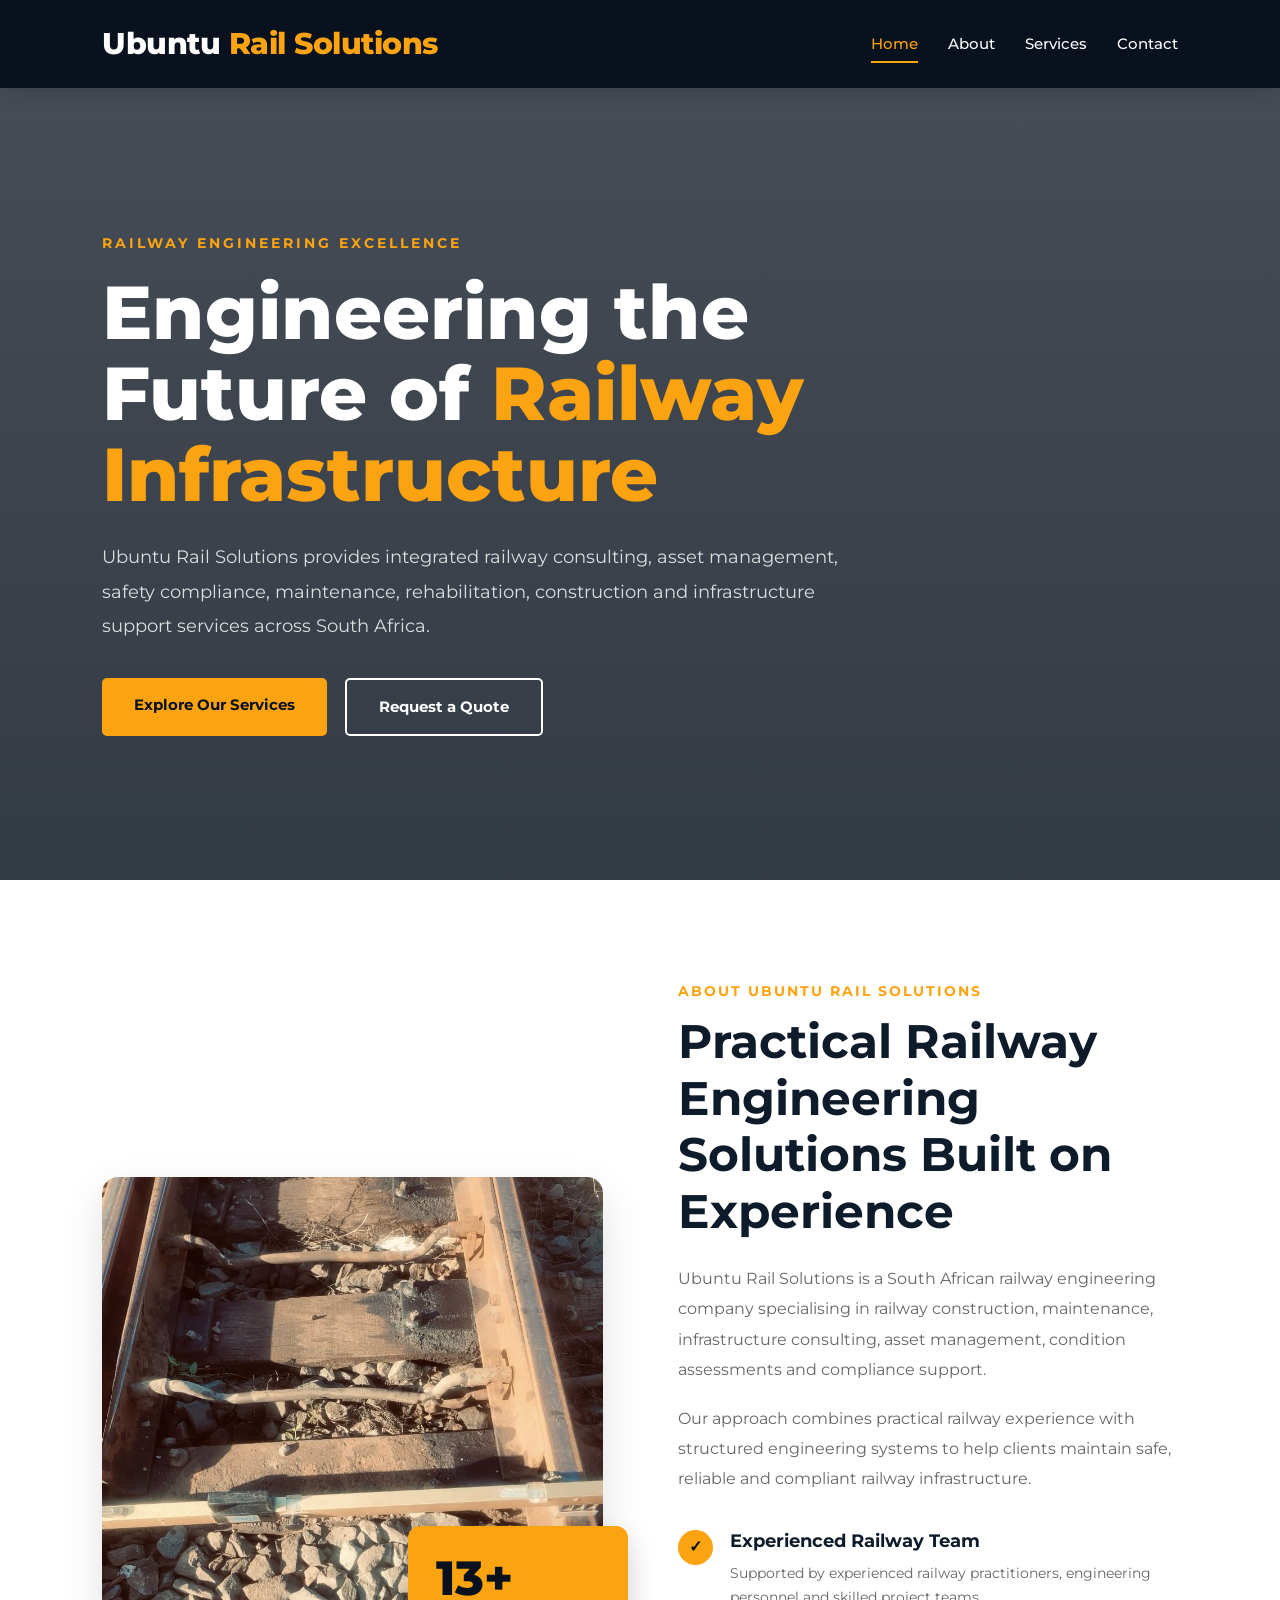
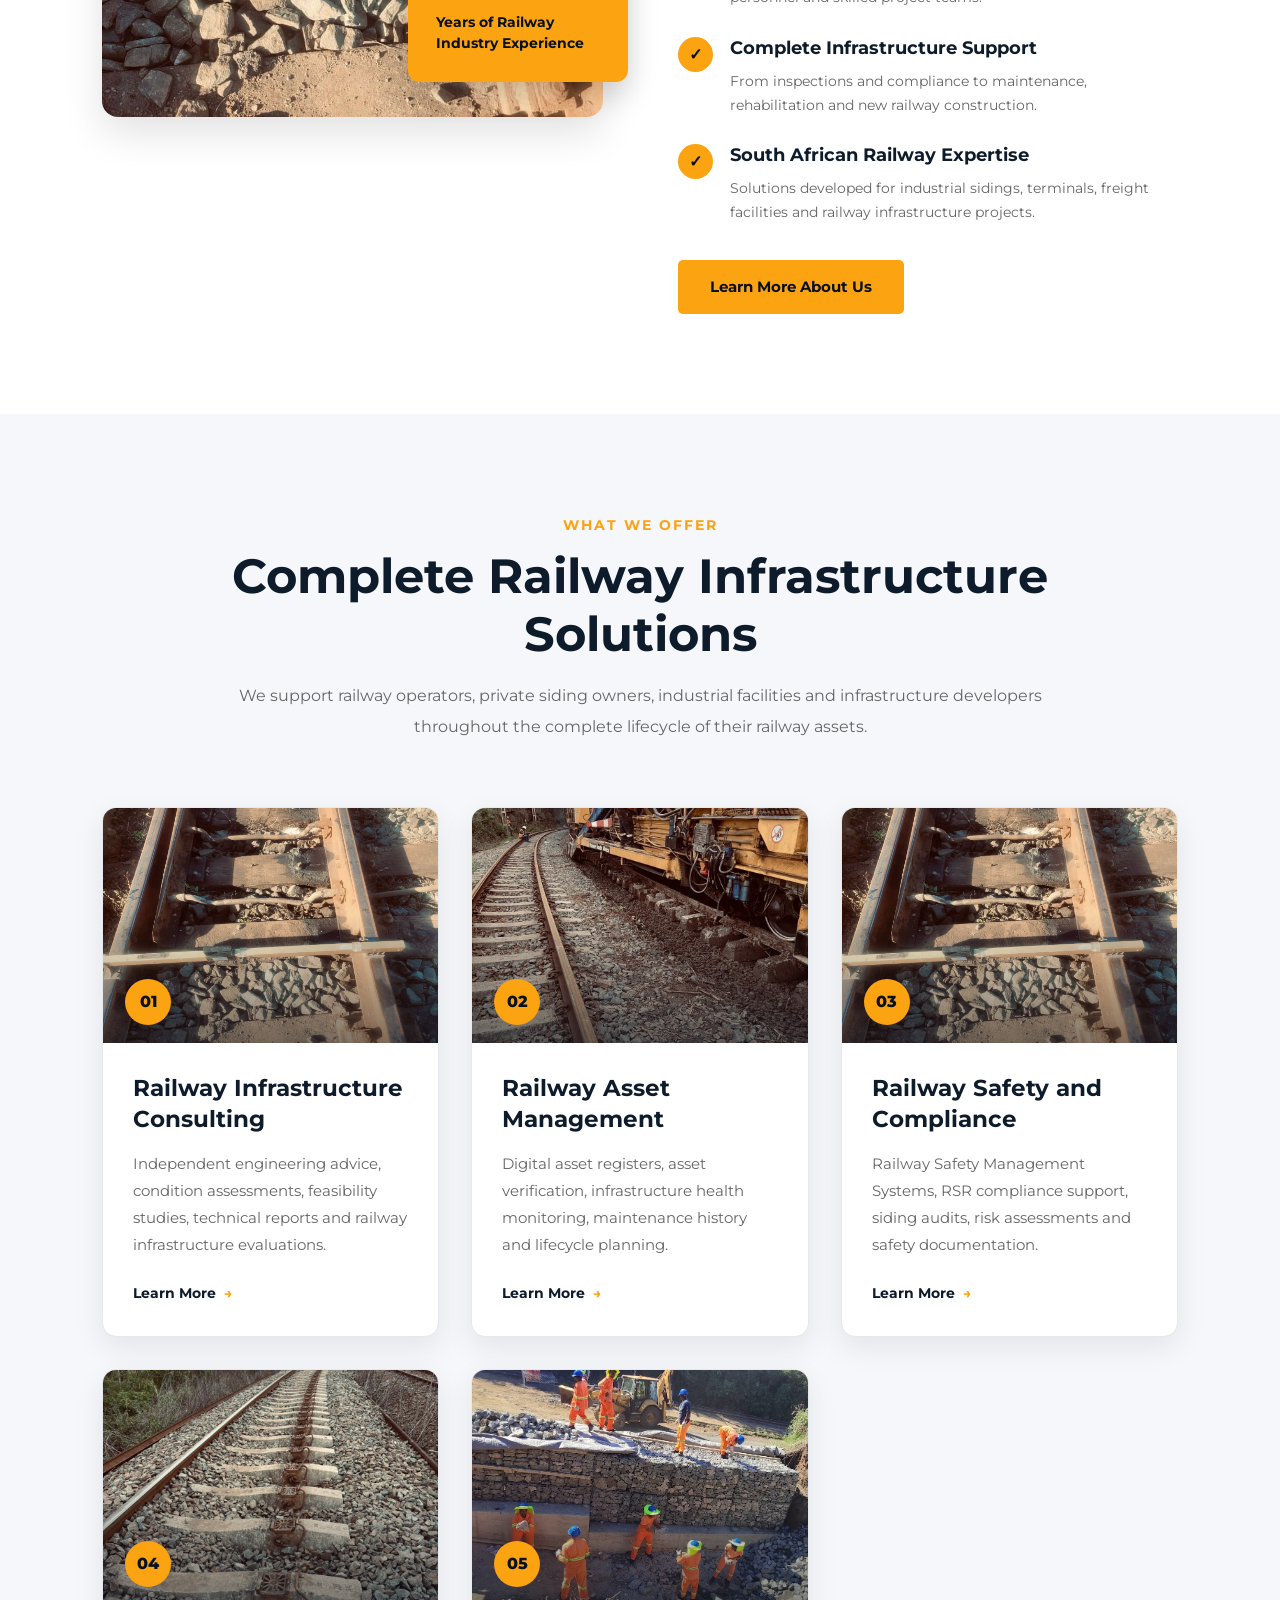
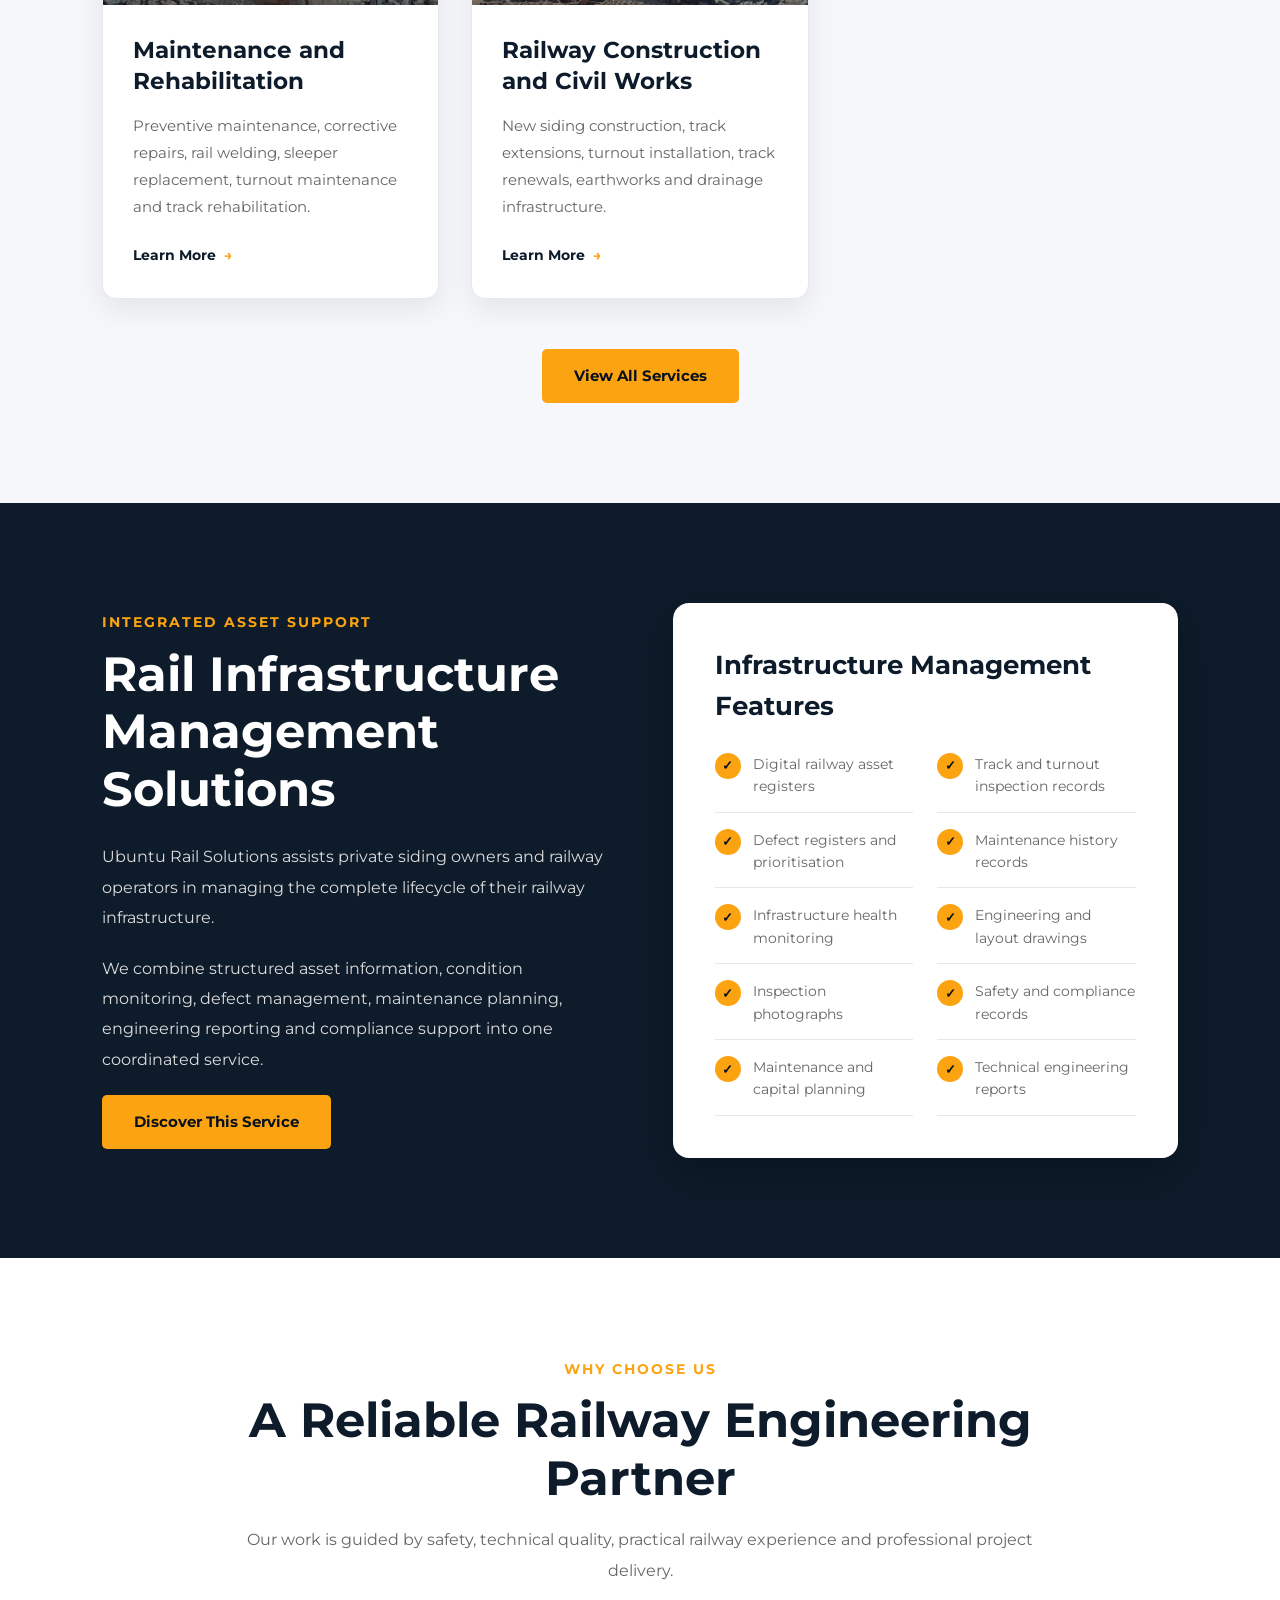
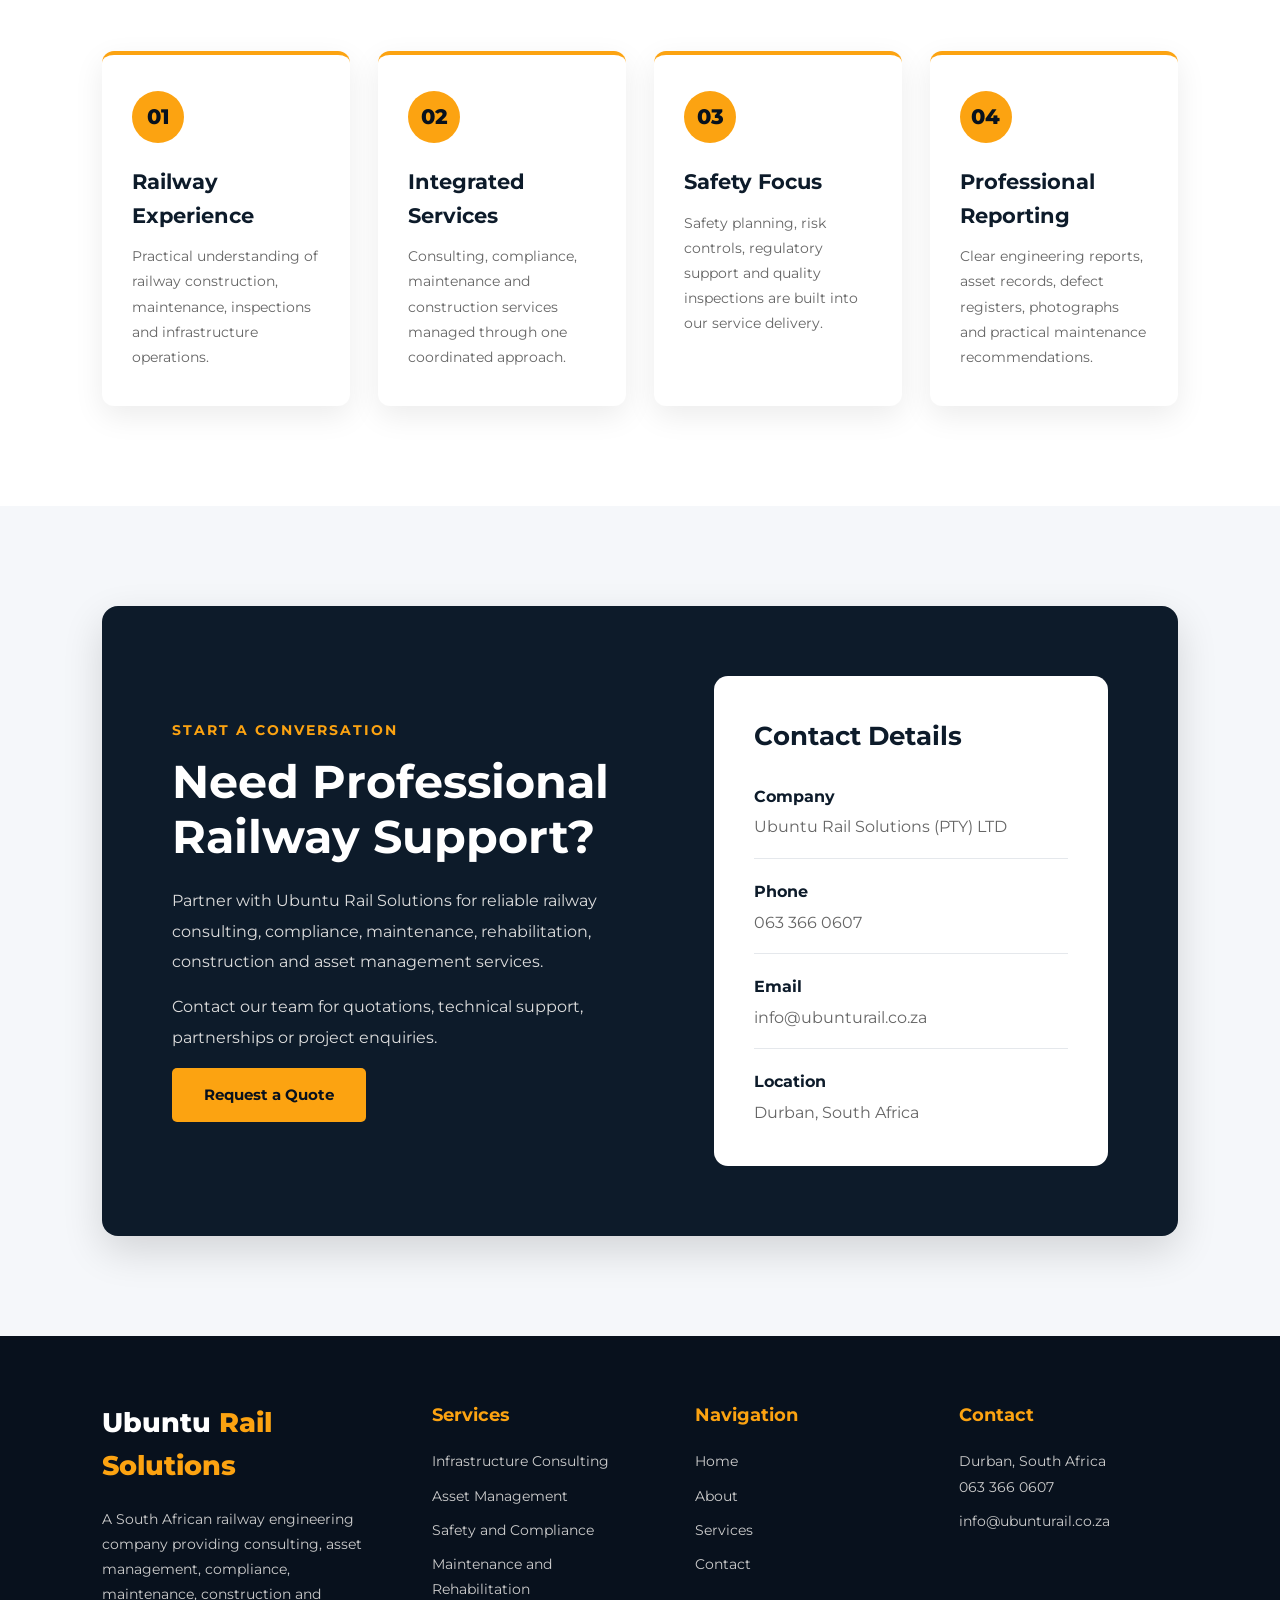
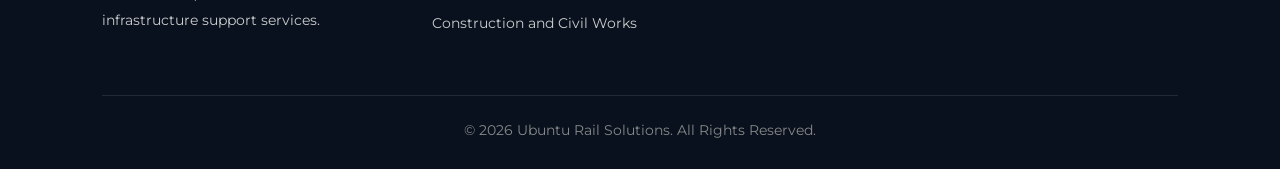
==== commit bafc0dbb: "Update index.html" ====
--- a/index.html
+++ b/index.html
@@ -1,6 +1,8 @@
 <!DOCTYPE html>
 <html lang="en">
+
 <head>
+
   <meta charset="UTF-8">
 
   <meta
@@ -10,12 +12,13 @@
 
   <meta
     name="description"
-    content="Ubuntu Rail Solutions provides railway consulting, asset management, safety compliance, maintenance, rehabilitation, construction and civil engineering services across South Africa."
+    content="Ubuntu Rail Solutions provides railway consulting, asset management, compliance, maintenance, rehabilitation and construction services across South Africa."
   >
 
-  <title>Services | Ubuntu Rail Solutions</title>
+  <title>Ubuntu Rail Solutions | Railway Engineering Services</title>
 
   <!-- MONTSERRAT FONT -->
+
   <link
     href="https://fonts.googleapis.com/css2?family=Montserrat:wght@300;400;500;600;700;800&display=swap"
     rel="stylesheet"
@@ -25,7 +28,7 @@
 
     /* ==================================================
        UBUNTU RAIL SOLUTIONS
-       SERVICES PAGE
+       HOME PAGE
        ================================================== */
 
     :root {
@@ -81,12 +84,15 @@
       width: 100%;
       background: var(--primary-navy);
       padding: 20px 8%;
+
       display: flex;
       justify-content: space-between;
       align-items: center;
+
       position: sticky;
       top: 0;
       z-index: 1000;
+
       box-shadow: 0 4px 20px rgba(0, 0, 0, 0.15);
     }
 
@@ -109,8 +115,8 @@
 
     .desktop-nav a {
       color: var(--white);
+      font-size: 15px;
       font-weight: 500;
-      font-size: 15px;
       position: relative;
       transition: color 0.3s ease;
     }
@@ -140,11 +146,13 @@
       display: none;
       width: 45px;
       height: 42px;
+      padding: 10px;
+
+      background: transparent;
       border: 1px solid rgba(255, 255, 255, 0.25);
       border-radius: 5px;
-      background: transparent;
+
       cursor: pointer;
-      padding: 10px;
     }
 
     .menu-toggle span {
@@ -153,7 +161,6 @@
       height: 2px;
       background: var(--white);
       margin: 5px 0;
-      transition: 0.3s ease;
     }
 
     .mobile-nav {
@@ -180,15 +187,57 @@
     }
 
     /* ==================================================
+       BUTTONS
+       ================================================== */
+
+    .btn {
+      display: inline-block;
+      padding: 15px 32px;
+      border-radius: 5px;
+      font-weight: 700;
+      font-size: 15px;
+
+      transition:
+        transform 0.3s ease,
+        background 0.3s ease,
+        color 0.3s ease;
+    }
+
+    .btn:hover {
+      transform: translateY(-3px);
+    }
+
+    .btn-primary {
+      background: var(--accent-orange);
+      color: var(--primary-navy);
+    }
+
+    .btn-primary:hover {
+      background: var(--accent-orange-hover);
+      color: var(--white);
+    }
+
+    .btn-secondary {
+      color: var(--white);
+      border: 2px solid var(--white);
+    }
+
+    .btn-secondary:hover {
+      background: var(--white);
+      color: var(--primary-navy);
+    }
+
+    /* ==================================================
        HERO
        ================================================== */
 
     .hero {
-      min-height: 64vh;
+      min-height: 88vh;
+
       background:
         linear-gradient(
-          rgba(8, 17, 29, 0.78),
-          rgba(8, 17, 29, 0.78)
+          rgba(8, 17, 29, 0.74),
+          rgba(8, 17, 29, 0.82)
         ),
         url("images/hero.jpg");
 
@@ -198,15 +247,13 @@
 
       display: flex;
       align-items: center;
-      justify-content: center;
-      text-align: center;
-
+
+      padding: 100px 8%;
       color: var(--white);
-      padding: 90px 8%;
     }
 
     .hero-content {
-      max-width: 950px;
+      max-width: 850px;
     }
 
     .hero-tag {
@@ -219,61 +266,28 @@
     }
 
     .hero h1 {
-      font-size: clamp(42px, 6vw, 72px);
+      font-size: clamp(44px, 6vw, 75px);
       line-height: 1.08;
-      margin-bottom: 24px;
       font-weight: 800;
+      margin-bottom: 25px;
+    }
+
+    .hero h1 span {
+      color: var(--accent-orange);
     }
 
     .hero p {
-      max-width: 850px;
-      margin: 0 auto 35px;
-      font-size: 19px;
-      line-height: 1.8;
+      max-width: 760px;
       color: var(--light-text);
+      font-size: 18px;
+      line-height: 1.9;
+      margin-bottom: 35px;
     }
 
     .hero-buttons {
       display: flex;
-      justify-content: center;
       flex-wrap: wrap;
       gap: 18px;
-    }
-
-    .btn {
-      display: inline-block;
-      padding: 15px 32px;
-      border-radius: 5px;
-      font-weight: 700;
-      font-size: 15px;
-      transition:
-        transform 0.3s ease,
-        background 0.3s ease,
-        color 0.3s ease;
-    }
-
-    .btn:hover {
-      transform: translateY(-3px);
-    }
-
-    .btn-primary {
-      background: var(--accent-orange);
-      color: var(--primary-navy);
-    }
-
-    .btn-primary:hover {
-      background: var(--accent-orange-hover);
-      color: var(--white);
-    }
-
-    .btn-secondary {
-      color: var(--white);
-      border: 2px solid var(--white);
-    }
-
-    .btn-secondary:hover {
-      background: var(--white);
-      color: var(--primary-navy);
     }
 
     /* ==================================================
@@ -289,9 +303,9 @@
     }
 
     .section-title {
-      text-align: center;
       max-width: 850px;
       margin: 0 auto 65px;
+      text-align: center;
     }
 
     .section-label {
@@ -312,8 +326,122 @@
 
     .section-title p {
       color: var(--secondary-text);
+      font-size: 16px;
       line-height: 1.9;
-      font-size: 16px;
+    }
+
+    /* ==================================================
+       ABOUT
+       ================================================== */
+
+    .about-section {
+      background: var(--white);
+      padding: 100px 8%;
+    }
+
+    .about-wrapper {
+      max-width: 1400px;
+      margin: auto;
+
+      display: grid;
+      grid-template-columns: 1fr 1fr;
+      gap: 75px;
+      align-items: center;
+    }
+
+    .about-image {
+      position: relative;
+    }
+
+    .about-image img {
+      width: 100%;
+      min-height: 540px;
+      max-height: 630px;
+      object-fit: cover;
+
+      border-radius: 16px;
+      box-shadow: 0 15px 40px rgba(0, 0, 0, 0.12);
+    }
+
+    .experience-box {
+      position: absolute;
+      right: -25px;
+      bottom: 35px;
+
+      width: 220px;
+      padding: 28px;
+
+      background: var(--accent-orange);
+      color: var(--primary-navy);
+
+      border-radius: 12px;
+      box-shadow: 0 12px 30px rgba(0, 0, 0, 0.18);
+    }
+
+    .experience-box strong {
+      display: block;
+      font-size: 48px;
+      line-height: 1;
+      margin-bottom: 10px;
+      font-weight: 800;
+    }
+
+    .experience-box span {
+      display: block;
+      font-size: 14px;
+      line-height: 1.5;
+      font-weight: 700;
+    }
+
+    .about-content h2 {
+      color: var(--secondary-navy);
+      font-size: clamp(34px, 4vw, 47px);
+      line-height: 1.2;
+      margin-bottom: 24px;
+    }
+
+    .about-content > p {
+      color: var(--secondary-text);
+      line-height: 1.9;
+      margin-bottom: 18px;
+    }
+
+    .about-points {
+      margin: 32px 0 35px;
+    }
+
+    .about-point {
+      display: flex;
+      align-items: flex-start;
+      gap: 17px;
+      margin-bottom: 24px;
+    }
+
+    .about-icon {
+      min-width: 35px;
+      height: 35px;
+
+      display: grid;
+      place-items: center;
+
+      background: var(--accent-orange);
+      color: var(--primary-navy);
+
+      border-radius: 50%;
+      font-weight: 800;
+      margin-top: 3px;
+    }
+
+    .about-point h3 {
+      color: var(--secondary-navy);
+      font-size: 18px;
+      margin-bottom: 7px;
+    }
+
+    .about-point p {
+      color: var(--secondary-text);
+      font-size: 14px;
+      line-height: 1.7;
     }
 
     /* ==================================================
@@ -321,22 +449,25 @@
        ================================================== */
 
     .services-grid {
+      max-width: 1450px;
+      margin: auto;
+
       display: grid;
       grid-template-columns: repeat(
         auto-fit,
-        minmax(330px, 1fr)
+        minmax(300px, 1fr)
       );
-      gap: 35px;
-      max-width: 1450px;
-      margin: auto;
+      gap: 32px;
     }
 
     .service-card {
       background: var(--white);
       border-radius: 14px;
       overflow: hidden;
+
+      border: 1px solid var(--border-colour);
       box-shadow: var(--shadow);
-      border: 1px solid var(--border-colour);
+
       transition:
         transform 0.4s ease,
         box-shadow 0.4s ease;
@@ -348,15 +479,16 @@
     }
 
     .service-image {
+      height: 235px;
+      overflow: hidden;
       position: relative;
-      height: 250px;
-      overflow: hidden;
     }
 
     .service-image::after {
       content: "";
       position: absolute;
       inset: 0;
+
       background:
         linear-gradient(
           to top,
@@ -378,66 +510,51 @@
 
     .service-number {
       position: absolute;
+      left: 22px;
       bottom: 18px;
-      left: 22px;
       z-index: 2;
-      width: 47px;
-      height: 47px;
+
+      width: 46px;
+      height: 46px;
+
       display: grid;
       place-items: center;
-      border-radius: 50%;
+
       background: var(--accent-orange);
       color: var(--primary-navy);
+
+      border-radius: 50%;
+      font-size: 16px;
       font-weight: 800;
-      font-size: 17px;
     }
 
     .service-content {
-      padding: 32px;
+      padding: 30px;
     }
 
     .service-content h3 {
       color: var(--secondary-navy);
-      font-size: 25px;
-      line-height: 1.3;
-      margin-bottom: 16px;
-    }
-
-    .service-description {
+      font-size: 23px;
+      line-height: 1.35;
+      margin-bottom: 15px;
+    }
+
+    .service-content p {
       color: var(--secondary-text);
+      font-size: 15px;
       line-height: 1.8;
-      margin-bottom: 23px;
-    }
-
-    .service-list {
-      margin-bottom: 25px;
-    }
-
-    .service-list li {
-      color: #4f5660;
-      font-size: 14px;
-      line-height: 1.7;
-      margin-bottom: 10px;
-      padding-left: 24px;
-      position: relative;
-    }
-
-    .service-list li::before {
-      content: "✓";
-      position: absolute;
-      left: 0;
-      top: 0;
-      color: var(--accent-orange);
-      font-weight: 800;
+      margin-bottom: 22px;
     }
 
     .service-link {
       display: inline-flex;
       align-items: center;
       gap: 8px;
+
       color: var(--secondary-navy);
+      font-size: 14px;
       font-weight: 700;
-      font-size: 14px;
+
       transition: color 0.3s ease;
     }
 
@@ -452,6 +569,11 @@
 
     .service-link:hover span {
       transform: translateX(5px);
+    }
+
+    .services-button {
+      text-align: center;
+      margin-top: 50px;
     }
 
     /* ==================================================
@@ -467,16 +589,13 @@
     .management-wrapper {
       max-width: 1400px;
       margin: auto;
+
       display: grid;
       grid-template-columns: 1fr 1fr;
       gap: 65px;
       align-items: center;
     }
 
-    .management-content .section-label {
-      margin-bottom: 15px;
-    }
-
     .management-content h2 {
       font-size: clamp(34px, 4vw, 48px);
       line-height: 1.2;
@@ -486,20 +605,7 @@
     .management-content p {
       color: var(--light-text);
       line-height: 1.9;
-      margin-bottom: 22px;
-    }
-
-    .management-note {
-      border-left: 4px solid var(--accent-orange);
-      padding: 18px 20px;
-      margin: 30px 0;
-      background: rgba(255, 255, 255, 0.05);
-    }
-
-    .management-note p {
-      margin: 0;
-      color: var(--white);
-      font-weight: 500;
+      margin-bottom: 20px;
     }
 
     .management-features {
@@ -507,25 +613,27 @@
       color: var(--main-text);
       border-radius: 16px;
       padding: 42px;
+
       box-shadow: 0 15px 40px rgba(0, 0, 0, 0.25);
     }
 
     .management-features h3 {
       color: var(--secondary-navy);
-      font-size: 27px;
+      font-size: 26px;
       margin-bottom: 25px;
     }
 
     .feature-grid {
       display: grid;
       grid-template-columns: 1fr 1fr;
-      gap: 16px 25px;
+      gap: 16px 24px;
     }
 
     .feature-item {
       display: flex;
       align-items: flex-start;
       gap: 12px;
+
       padding-bottom: 14px;
       border-bottom: 1px solid var(--border-colour);
     }
@@ -533,67 +641,82 @@
     .feature-icon {
       min-width: 26px;
       height: 26px;
-      border-radius: 50%;
+
+      display: grid;
+      place-items: center;
+
       background: var(--accent-orange);
       color: var(--primary-navy);
-      display: grid;
-      place-items: center;
+
+      border-radius: 50%;
       font-size: 13px;
       font-weight: 800;
     }
 
     .feature-item p {
       color: var(--secondary-text);
+      font-size: 14px;
       line-height: 1.6;
       margin: 0;
-      font-size: 14px;
     }
 
     /* ==================================================
-       DELIVERY PROCESS
+       WHY CHOOSE US
        ================================================== */
 
-    .process-grid {
+    .benefits-grid {
       max-width: 1300px;
       margin: auto;
+
       display: grid;
       grid-template-columns: repeat(
         auto-fit,
-        minmax(220px, 1fr)
+        minmax(240px, 1fr)
       );
-      gap: 25px;
-    }
-
-    .process-card {
+      gap: 28px;
+    }
+
+    .benefit-card {
       background: var(--white);
-      padding: 35px 28px;
+      padding: 36px 30px;
+
       border-radius: 12px;
       border-top: 4px solid var(--accent-orange);
+
       box-shadow: var(--shadow);
     }
 
-    .process-card .process-number {
-      color: var(--accent-orange);
-      font-size: 38px;
+    .benefit-icon {
+      width: 52px;
+      height: 52px;
+
+      display: grid;
+      place-items: center;
+
+      background: var(--accent-orange);
+      color: var(--primary-navy);
+
+      border-radius: 50%;
+      font-size: 21px;
       font-weight: 800;
-      line-height: 1;
-      margin-bottom: 18px;
-    }
-
-    .process-card h3 {
+
+      margin-bottom: 22px;
+    }
+
+    .benefit-card h3 {
       color: var(--secondary-navy);
-      font-size: 20px;
+      font-size: 21px;
       margin-bottom: 12px;
     }
 
-    .process-card p {
+    .benefit-card p {
       color: var(--secondary-text);
       font-size: 14px;
       line-height: 1.8;
     }
 
     /* ==================================================
-       CONTACT / CALL TO ACTION
+       CONTACT
        ================================================== */
 
     .contact-wrapper {
@@ -606,10 +729,12 @@
       color: var(--white);
       border-radius: 16px;
       padding: 70px;
+
       display: grid;
       grid-template-columns: 1.1fr 0.9fr;
       gap: 60px;
       align-items: center;
+
       box-shadow: 0 15px 40px rgba(0, 0, 0, 0.14);
     }
 
@@ -634,8 +759,8 @@
 
     .contact-box h3 {
       color: var(--secondary-navy);
+      font-size: 26px;
       margin-bottom: 26px;
-      font-size: 26px;
     }
 
     .contact-detail {
@@ -645,9 +770,9 @@
     }
 
     .contact-detail:last-child {
-      border-bottom: none;
       margin-bottom: 0;
       padding-bottom: 0;
+      border-bottom: none;
     }
 
     .contact-detail strong {
@@ -678,6 +803,7 @@
     .footer-grid {
       max-width: 1400px;
       margin: auto;
+
       display: grid;
       grid-template-columns: 1.3fr 1fr 1fr 1fr;
       gap: 45px;
@@ -696,15 +822,15 @@
 
     footer h3 {
       color: var(--accent-orange);
+      font-size: 18px;
       margin-bottom: 20px;
-      font-size: 18px;
     }
 
     footer p,
     footer a {
       color: var(--footer-text);
+      font-size: 14px;
       line-height: 1.8;
-      font-size: 14px;
     }
 
     footer a {
@@ -724,8 +850,10 @@
     .copyright {
       max-width: 1400px;
       margin: 50px auto 0;
+
+      padding-top: 22px;
       border-top: 1px solid rgba(255, 255, 255, 0.1);
-      padding-top: 22px;
+
       text-align: center;
     }
 
@@ -747,12 +875,18 @@
         display: block;
       }
 
-      .management-wrapper {
-        grid-template-columns: 1fr;
-      }
-
+      .about-wrapper,
+      .management-wrapper,
       .contact-section {
         grid-template-columns: 1fr;
+      }
+
+      .about-content {
+        max-width: 100%;
+      }
+
+      .experience-box {
+        right: 25px;
       }
 
       .footer-grid {
@@ -777,8 +911,8 @@
       }
 
       .hero {
-        min-height: 72vh;
-        padding: 80px 5%;
+        min-height: 82vh;
+        padding: 85px 5%;
       }
 
       .hero p {
@@ -791,29 +925,38 @@
       }
 
       .btn {
+        width: 100%;
         text-align: center;
-        width: 100%;
       }
 
       .section,
+      .about-section,
       .management-section {
         padding: 75px 5%;
       }
 
+      .about-image img {
+        min-height: 360px;
+      }
+
+      .experience-box {
+        position: relative;
+        right: auto;
+        bottom: auto;
+        width: 100%;
+        margin-top: 20px;
+      }
+
       .services-grid {
         grid-template-columns: 1fr;
       }
 
-      .service-content {
-        padding: 27px 24px;
+      .feature-grid {
+        grid-template-columns: 1fr;
       }
 
       .management-features {
         padding: 30px 24px;
-      }
-
-      .feature-grid {
-        grid-template-columns: 1fr;
       }
 
       .contact-section {
@@ -836,6 +979,7 @@
     }
 
   </style>
+
 </head>
 
 <body>
@@ -846,15 +990,28 @@
 
   <header>
 
-    <a href="index.html" class="logo">
+    <a href="./index.html" class="logo">
       Ubuntu <span>Rail Solutions</span>
     </a>
 
     <nav class="desktop-nav" aria-label="Main navigation">
-      <a href="index.html">Home</a>
-      <a href="about.html">About</a>
-      <a href="services.html" class="active">Services</a>
-      <a href="#contact">Contact</a>
+
+      <a href="./index.html" class="active">
+        Home
+      </a>
+
+      <a href="./about.html">
+        About
+      </a>
+
+      <a href="./services.html">
+        Services
+      </a>
+
+      <a href="#contact">
+        Contact
+      </a>
+
     </nav>
 
     <button
@@ -864,9 +1021,11 @@
       aria-expanded="false"
       aria-controls="mobileNavigation"
     >
+
       <span></span>
       <span></span>
       <span></span>
+
     </button>
 
   </header>
@@ -876,10 +1035,23 @@
     id="mobileNavigation"
     aria-label="Mobile navigation"
   >
-    <a href="index.html">Home</a>
-    <a href="about.html">About</a>
-    <a href="services.html" class="active">Services</a>
-    <a href="#contact">Contact</a>
+
+    <a href="./index.html" class="active">
+      Home
+    </a>
+
+    <a href="./about.html">
+      About
+    </a>
+
+    <a href="./services.html">
+      Services
+    </a>
+
+    <a href="#contact">
+      Contact
+    </a>
+
   </nav>
 
   <!-- ==================================================
@@ -891,22 +1063,24 @@
     <div class="hero-content">
 
       <div class="hero-tag">
-        Ubuntu Rail Solutions
+        Railway Engineering Excellence
       </div>
 
       <h1>
-        Our Railway Engineering Services
+        Engineering the Future of
+        <span>Railway Infrastructure</span>
       </h1>
 
       <p>
-        Integrated railway consulting, asset management,
-        compliance, maintenance, rehabilitation and construction
-        solutions across South Africa.
+        Ubuntu Rail Solutions provides integrated railway consulting,
+        asset management, safety compliance, maintenance,
+        rehabilitation, construction and infrastructure support
+        services across South Africa.
       </p>
 
       <div class="hero-buttons">
 
-        <a href="#services" class="btn btn-primary">
+        <a href="./services.html" class="btn btn-primary">
           Explore Our Services
         </a>
 
@@ -921,7 +1095,122 @@
   </section>
 
   <!-- ==================================================
-       SERVICES INTRODUCTION
+       ABOUT
+       ================================================== -->
+
+  <section class="about-section" id="about">
+
+    <div class="about-wrapper">
+
+      <div class="about-image">
+
+        <img
+          src="images/inspection.jpeg"
+          alt="Ubuntu Rail Solutions railway infrastructure inspection"
+        >
+
+        <div class="experience-box">
+
+          <strong>13+</strong>
+
+          <span>
+            Years of Railway Industry Experience
+          </span>
+
+        </div>
+
+      </div>
+
+      <div class="about-content">
+
+        <div class="section-label">
+          About Ubuntu Rail Solutions
+        </div>
+
+        <h2>
+          Practical Railway Engineering Solutions Built on Experience
+        </h2>
+
+        <p>
+          Ubuntu Rail Solutions is a South African railway engineering
+          company specialising in railway construction, maintenance,
+          infrastructure consulting, asset management, condition
+          assessments and compliance support.
+        </p>
+
+        <p>
+          Our approach combines practical railway experience with
+          structured engineering systems to help clients maintain safe,
+          reliable and compliant railway infrastructure.
+        </p>
+
+        <div class="about-points">
+
+          <div class="about-point">
+
+            <span class="about-icon">✓</span>
+
+            <div>
+
+              <h3>Experienced Railway Team</h3>
+
+              <p>
+                Supported by experienced railway practitioners,
+                engineering personnel and skilled project teams.
+              </p>
+
+            </div>
+
+          </div>
+
+          <div class="about-point">
+
+            <span class="about-icon">✓</span>
+
+            <div>
+
+              <h3>Complete Infrastructure Support</h3>
+
+              <p>
+                From inspections and compliance to maintenance,
+                rehabilitation and new railway construction.
+              </p>
+
+            </div>
+
+          </div>
+
+          <div class="about-point">
+
+            <span class="about-icon">✓</span>
+
+            <div>
+
+              <h3>South African Railway Expertise</h3>
+
+              <p>
+                Solutions developed for industrial sidings, terminals,
+                freight facilities and railway infrastructure projects.
+              </p>
+
+            </div>
+
+          </div>
+
+        </div>
+
+        <a href="./about.html" class="btn btn-primary">
+          Learn More About Us
+        </a>
+
+      </div>
+
+    </div>
+
+  </section>
+
+  <!-- ==================================================
+       SERVICES
        ================================================== -->
 
   <section class="section" id="services">
@@ -937,9 +1226,9 @@
       </h2>
 
       <p>
-        Ubuntu Rail Solutions supports railway operators, private
-        siding owners, industrial facilities and infrastructure
-        developers throughout the complete railway asset lifecycle.
+        We support railway operators, private siding owners,
+        industrial facilities and infrastructure developers throughout
+        the complete lifecycle of their railway assets.
       </p>
 
     </div>
@@ -954,10 +1243,12 @@
 
           <img
             src="images/inspection.jpeg"
-            alt="Railway infrastructure inspection and condition assessment"
+            alt="Railway infrastructure consulting and condition assessment"
           >
 
-          <div class="service-number">01</div>
+          <div class="service-number">
+            01
+          </div>
 
         </div>
 
@@ -967,25 +1258,14 @@
             Railway Infrastructure Consulting
           </h3>
 
-          <p class="service-description">
-            Independent engineering advice and technical support
-            to improve the safety, reliability and performance of
-            railway infrastructure.
+          <p>
+            Independent engineering advice, condition assessments,
+            feasibility studies, technical reports and railway
+            infrastructure evaluations.
           </p>
 
-          <ul class="service-list">
-            <li>Railway condition assessments</li>
-            <li>Engineering and technical reports</li>
-            <li>Technical due diligence</li>
-            <li>Feasibility studies</li>
-            <li>Track geometry evaluations</li>
-            <li>Turnout assessments</li>
-            <li>Asset verification</li>
-            <li>Independent engineering advice</li>
-          </ul>
-
-          <a href="#contact" class="service-link">
-            Request a Consultation <span>→</span>
+          <a href="./services.html" class="service-link">
+            Learn More <span>→</span>
           </a>
 
         </div>
@@ -1000,10 +1280,12 @@
 
           <img
             src="images/on track machines.jpeg"
-            alt="Railway asset management and track monitoring"
+            alt="Railway asset management and infrastructure monitoring"
           >
 
-          <div class="service-number">02</div>
+          <div class="service-number">
+            02
+          </div>
 
         </div>
 
@@ -1013,24 +1295,13 @@
             Railway Asset Management
           </h3>
 
-          <p class="service-description">
-            Helping railway and siding owners understand, monitor,
-            maintain and protect the value of their railway assets.
+          <p>
+            Digital asset registers, asset verification, infrastructure
+            health monitoring, maintenance history and lifecycle planning.
           </p>
 
-          <ul class="service-list">
-            <li>Digital asset registers</li>
-            <li>Asset identification and numbering</li>
-            <li>Asset condition monitoring</li>
-            <li>Infrastructure health reports</li>
-            <li>Maintenance history records</li>
-            <li>Asset lifecycle planning</li>
-            <li>Capital replacement planning</li>
-            <li>Technical drawings and photo registers</li>
-          </ul>
-
-          <a href="#contact" class="service-link">
-            Discuss Your Assets <span>→</span>
+          <a href="./services.html" class="service-link">
+            Learn More <span>→</span>
           </a>
 
         </div>
@@ -1045,10 +1316,12 @@
 
           <img
             src="images/inspection.jpeg"
-            alt="Railway safety audit and compliance inspection"
+            alt="Railway safety and compliance inspection"
           >
 
-          <div class="service-number">03</div>
+          <div class="service-number">
+            03
+          </div>
 
         </div>
 
@@ -1058,24 +1331,13 @@
             Railway Safety and Compliance
           </h3>
 
-          <p class="service-description">
-            Supporting railway operators and siding owners in
-            meeting safety, operational and regulatory requirements.
+          <p>
+            Railway Safety Management Systems, RSR compliance support,
+            siding audits, risk assessments and safety documentation.
           </p>
 
-          <ul class="service-list">
-            <li>Railway Safety Management Systems</li>
-            <li>RSR compliance support</li>
-            <li>Siding compliance audits</li>
-            <li>Risk assessments</li>
-            <li>Construction and maintenance safety files</li>
-            <li>Operational procedures</li>
-            <li>Emergency preparedness planning</li>
-            <li>Contractor safety management</li>
-          </ul>
-
-          <a href="#contact" class="service-link">
-            Request Compliance Support <span>→</span>
+          <a href="./services.html" class="service-link">
+            Learn More <span>→</span>
           </a>
 
         </div>
@@ -1093,36 +1355,25 @@
             alt="Railway rail replacement and track maintenance"
           >
 
-          <div class="service-number">04</div>
+          <div class="service-number">
+            04
+          </div>
 
         </div>
 
         <div class="service-content">
 
           <h3>
-            Railway Maintenance and Rehabilitation
+            Maintenance and Rehabilitation
           </h3>
 
-          <p class="service-description">
-            Planned and corrective railway maintenance services
-            designed to improve infrastructure reliability and
-            extend asset life.
+          <p>
+            Preventive maintenance, corrective repairs, rail welding,
+            sleeper replacement, turnout maintenance and track rehabilitation.
           </p>
 
-          <ul class="service-list">
-            <li>Preventive railway maintenance</li>
-            <li>Corrective railway maintenance</li>
-            <li>Emergency railway repairs</li>
-            <li>Rail and sleeper replacement</li>
-            <li>Turnout maintenance</li>
-            <li>Rail welding</li>
-            <li>Track realignment</li>
-            <li>Rail stress management</li>
-            <li>Track rehabilitation</li>
-          </ul>
-
-          <a href="#contact" class="service-link">
-            Request Maintenance Support <span>→</span>
+          <a href="./services.html" class="service-link">
+            Learn More <span>→</span>
           </a>
 
         </div>
@@ -1137,10 +1388,12 @@
 
           <img
             src="images/earthworks.jpeg"
-            alt="Railway construction, earthworks and civil engineering"
+            alt="Railway construction and civil engineering works"
           >
 
-          <div class="service-number">05</div>
+          <div class="service-number">
+            05
+          </div>
 
         </div>
 
@@ -1150,26 +1403,13 @@
             Railway Construction and Civil Works
           </h3>
 
-          <p class="service-description">
-            Professional delivery of new railway infrastructure,
-            upgrades, extensions and associated civil engineering
-            works.
+          <p>
+            New siding construction, track extensions, turnout installation,
+            track renewals, earthworks and drainage infrastructure.
           </p>
 
-          <ul class="service-list">
-            <li>New railway siding construction</li>
-            <li>Track extensions</li>
-            <li>Rail and turnout installation</li>
-            <li>Track renewals</li>
-            <li>Earthworks and formation preparation</li>
-            <li>Drainage systems</li>
-            <li>Retaining structures and gabions</li>
-            <li>Construction supervision</li>
-            <li>Testing and commissioning support</li>
-          </ul>
-
-          <a href="#contact" class="service-link">
-            Discuss Your Project <span>→</span>
+          <a href="./services.html" class="service-link">
+            Learn More <span>→</span>
           </a>
 
         </div>
@@ -1178,10 +1418,18 @@
 
     </div>
 
+    <div class="services-button">
+
+      <a href="./services.html" class="btn btn-primary">
+        View All Services
+      </a>
+
+    </div>
+
   </section>
 
   <!-- ==================================================
-       RAIL INFRASTRUCTURE MANAGEMENT
+       INFRASTRUCTURE MANAGEMENT
        ================================================== -->
 
   <section class="management-section">
@@ -1211,19 +1459,8 @@
           coordinated service.
         </p>
 
-        <div class="management-note">
-
-          <p>
-            This service gives clients a clear understanding of
-            what railway assets they own, their condition, open
-            defects, maintenance priorities and future capital
-            requirements.
-          </p>
-
-        </div>
-
-        <a href="#contact" class="btn btn-primary">
-          Discuss Infrastructure Management
+        <a href="./services.html" class="btn btn-primary">
+          Discover This Service
         </a>
 
       </div>
@@ -1268,7 +1505,7 @@
 
           <div class="feature-item">
             <div class="feature-icon">✓</div>
-            <p>Inspection photographs and galleries</p>
+            <p>Inspection photographs</p>
           </div>
 
           <div class="feature-item">
@@ -1283,7 +1520,7 @@
 
           <div class="feature-item">
             <div class="feature-icon">✓</div>
-            <p>Technical and engineering reports</p>
+            <p>Technical engineering reports</p>
           </div>
 
         </div>
@@ -1295,7 +1532,7 @@
   </section>
 
   <!-- ==================================================
-       SERVICE DELIVERY PROCESS
+       WHY CHOOSE US
        ================================================== -->
 
   <section class="section section-white">
@@ -1303,95 +1540,96 @@
     <div class="section-title">
 
       <div class="section-label">
-        Our Approach
+        Why Choose Us
       </div>
 
       <h2>
-        How We Deliver Railway Projects
+        A Reliable Railway Engineering Partner
       </h2>
 
       <p>
-        Every project is managed through a structured process that
-        supports safety, quality, technical compliance and reliable
-        project delivery.
+        Our work is guided by safety, technical quality, practical
+        railway experience and professional project delivery.
       </p>
 
     </div>
 
-    <div class="process-grid">
-
-      <div class="process-card">
-
-        <div class="process-number">01</div>
-
-        <h3>Project Review</h3>
+    <div class="benefits-grid">
+
+      <div class="benefit-card">
+
+        <div class="benefit-icon">
+          01
+        </div>
+
+        <h3>
+          Railway Experience
+        </h3>
 
         <p>
-          We review the client requirements, available drawings,
-          specifications, operational constraints and project
-          objectives.
+          Practical understanding of railway construction,
+          maintenance, inspections and infrastructure operations.
         </p>
 
       </div>
 
-      <div class="process-card">
-
-        <div class="process-number">02</div>
-
-        <h3>Site Assessment</h3>
+      <div class="benefit-card">
+
+        <div class="benefit-icon">
+          02
+        </div>
+
+        <h3>
+          Integrated Services
+        </h3>
 
         <p>
-          Our team conducts site inspections, measurements, asset
-          verification and condition assessments where required.
+          Consulting, compliance, maintenance and construction
+          services managed through one coordinated approach.
         </p>
 
       </div>
 
-      <div class="process-card">
-
-        <div class="process-number">03</div>
-
-        <h3>Engineering Planning</h3>
+      <div class="benefit-card">
+
+        <div class="benefit-icon">
+          03
+        </div>
+
+        <h3>
+          Safety Focus
+        </h3>
 
         <p>
-          We develop the methodology, work sequence, safety
-          documentation, resource plan and quality requirements.
+          Safety planning, risk controls, regulatory support and
+          quality inspections are built into our service delivery.
         </p>
 
       </div>
 
-      <div class="process-card">
-
-        <div class="process-number">04</div>
-
-        <h3>Project Delivery</h3>
+      <div class="benefit-card">
+
+        <div class="benefit-icon">
+          04
+        </div>
+
+        <h3>
+          Professional Reporting
+        </h3>
 
         <p>
-          Work is completed under controlled supervision with
-          inspections, testing, reporting and quality verification.
+          Clear engineering reports, asset records, defect registers,
+          photographs and practical maintenance recommendations.
         </p>
 
       </div>
 
-      <div class="process-card">
-
-        <div class="process-number">05</div>
-
-        <h3>Close-Out Support</h3>
-
-        <p>
-          Clients receive completion records, technical reports,
-          updated asset information and maintenance recommendations.
-        </p>
-
-      </div>
-
     </div>
 
   </section>
 
   <!-- ==================================================
-       CONTACT SECTION
+       CONTACT
        ================================================== -->
 
   <section class="section" id="contact">
@@ -1413,7 +1651,7 @@
           <p>
             Partner with Ubuntu Rail Solutions for reliable railway
             consulting, compliance, maintenance, rehabilitation,
-            construction and infrastructure management services.
+            construction and asset management services.
           </p>
 
           <p>
@@ -1432,7 +1670,9 @@
 
         <div class="contact-box">
 
-          <h3>Contact Details</h3>
+          <h3>
+            Contact Details
+          </h3>
 
           <div class="contact-detail">
 
@@ -1508,11 +1748,25 @@
 
         <h3>Services</h3>
 
-        <a href="#services">Infrastructure Consulting</a>
-        <a href="#services">Asset Management</a>
-        <a href="#services">Safety and Compliance</a>
-        <a href="#services">Maintenance and Rehabilitation</a>
-        <a href="#services">Construction and Civil Works</a>
+        <a href="./services.html">
+          Infrastructure Consulting
+        </a>
+
+        <a href="./services.html">
+          Asset Management
+        </a>
+
+        <a href="./services.html">
+          Safety and Compliance
+        </a>
+
+        <a href="./services.html">
+          Maintenance and Rehabilitation
+        </a>
+
+        <a href="./services.html">
+          Construction and Civil Works
+        </a>
 
       </div>
 
@@ -1520,10 +1774,21 @@
 
         <h3>Navigation</h3>
 
-        <a href="index.html">Home</a>
-        <a href="about.html">About</a>
-        <a href="services.html">Services</a>
-        <a href="#contact">Contact</a>
+        <a href="./index.html">
+          Home
+        </a>
+
+        <a href="./about.html">
+          About
+        </a>
+
+        <a href="./services.html">
+          Services
+        </a>
+
+        <a href="#contact">
+          Contact
+        </a>
 
       </div>
 
@@ -1531,7 +1796,9 @@
 
         <h3>Contact</h3>
 
-        <p>Durban, South Africa</p>
+        <p>
+          Durban, South Africa
+        </p>
 
         <a href="tel:+27633660607">
           063 366 0607
@@ -1556,7 +1823,7 @@
   </footer>
 
   <!-- ==================================================
-       MOBILE NAVIGATION SCRIPT
+       MOBILE NAVIGATION
        ================================================== -->
 
   <script>
@@ -1600,5 +1867,9 @@
   </script>
 
 </body>
+
 </html>
-  
+    
+   
+
+ 
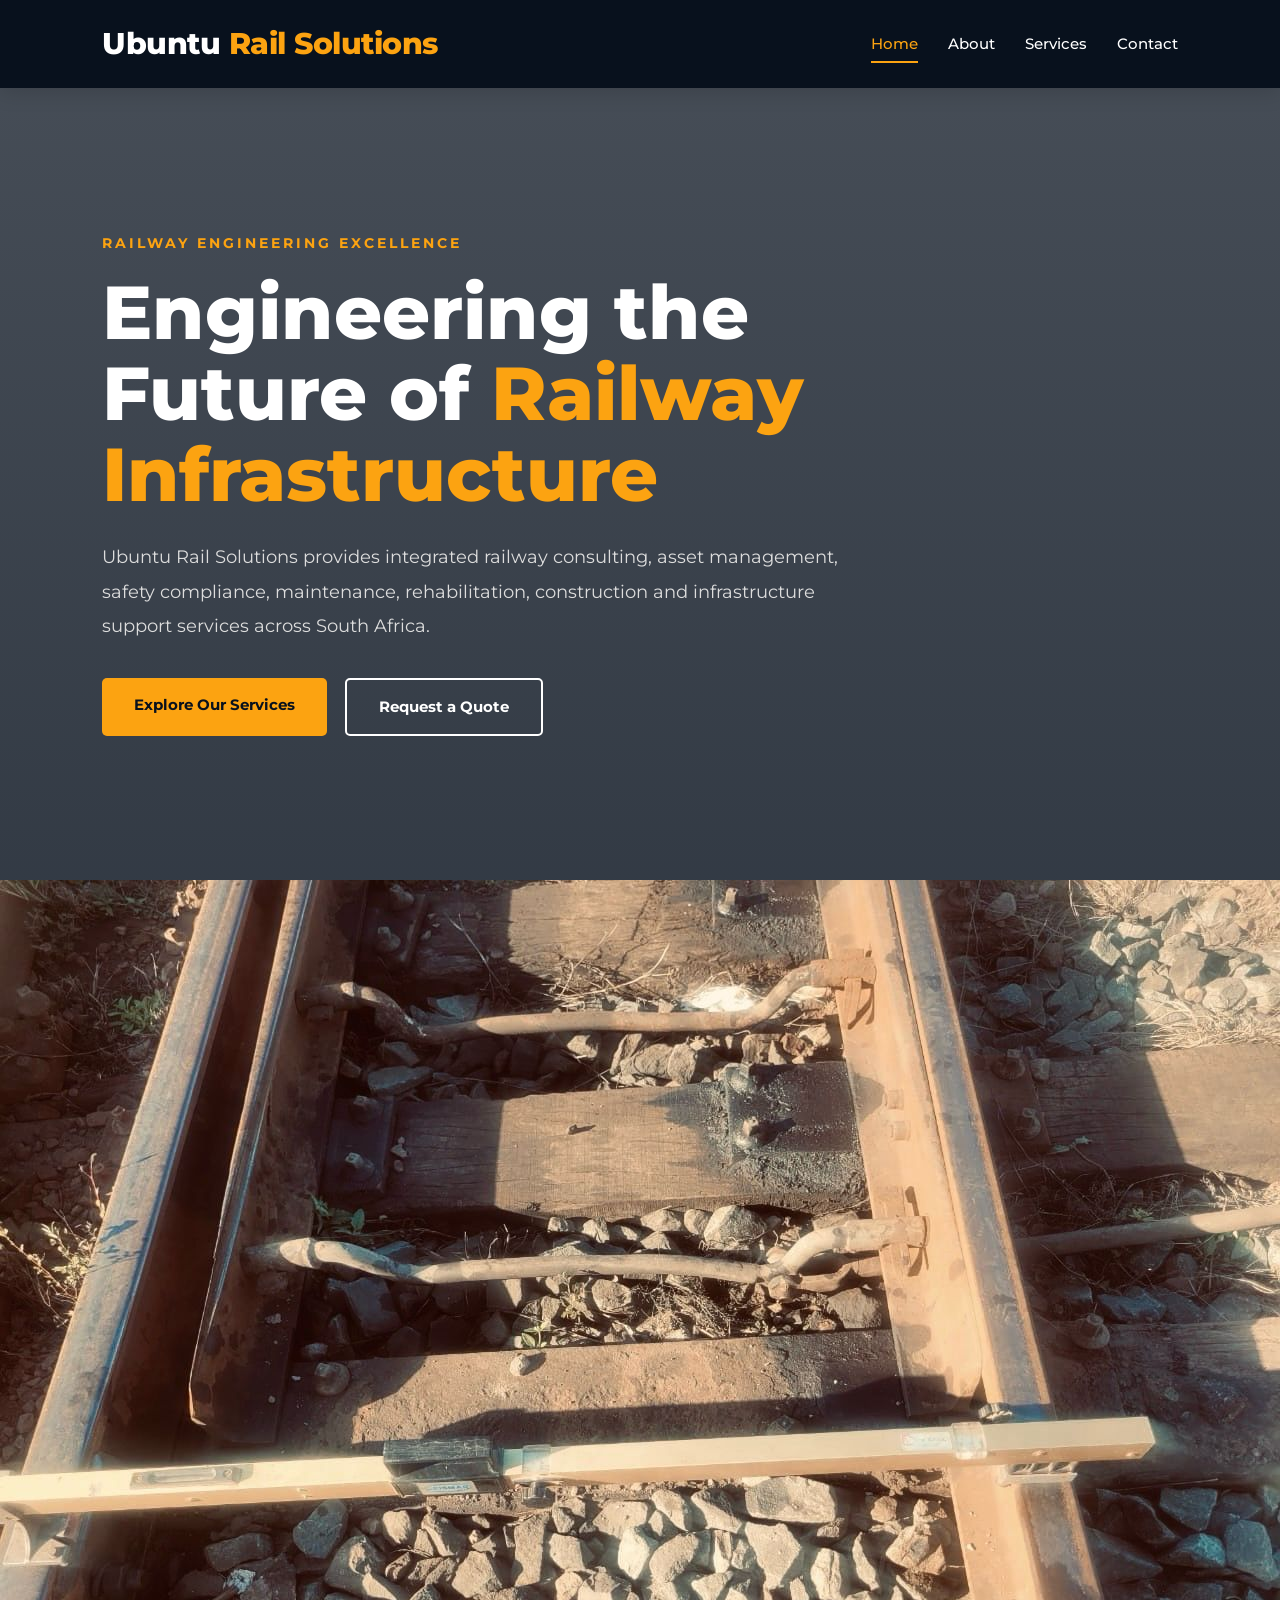
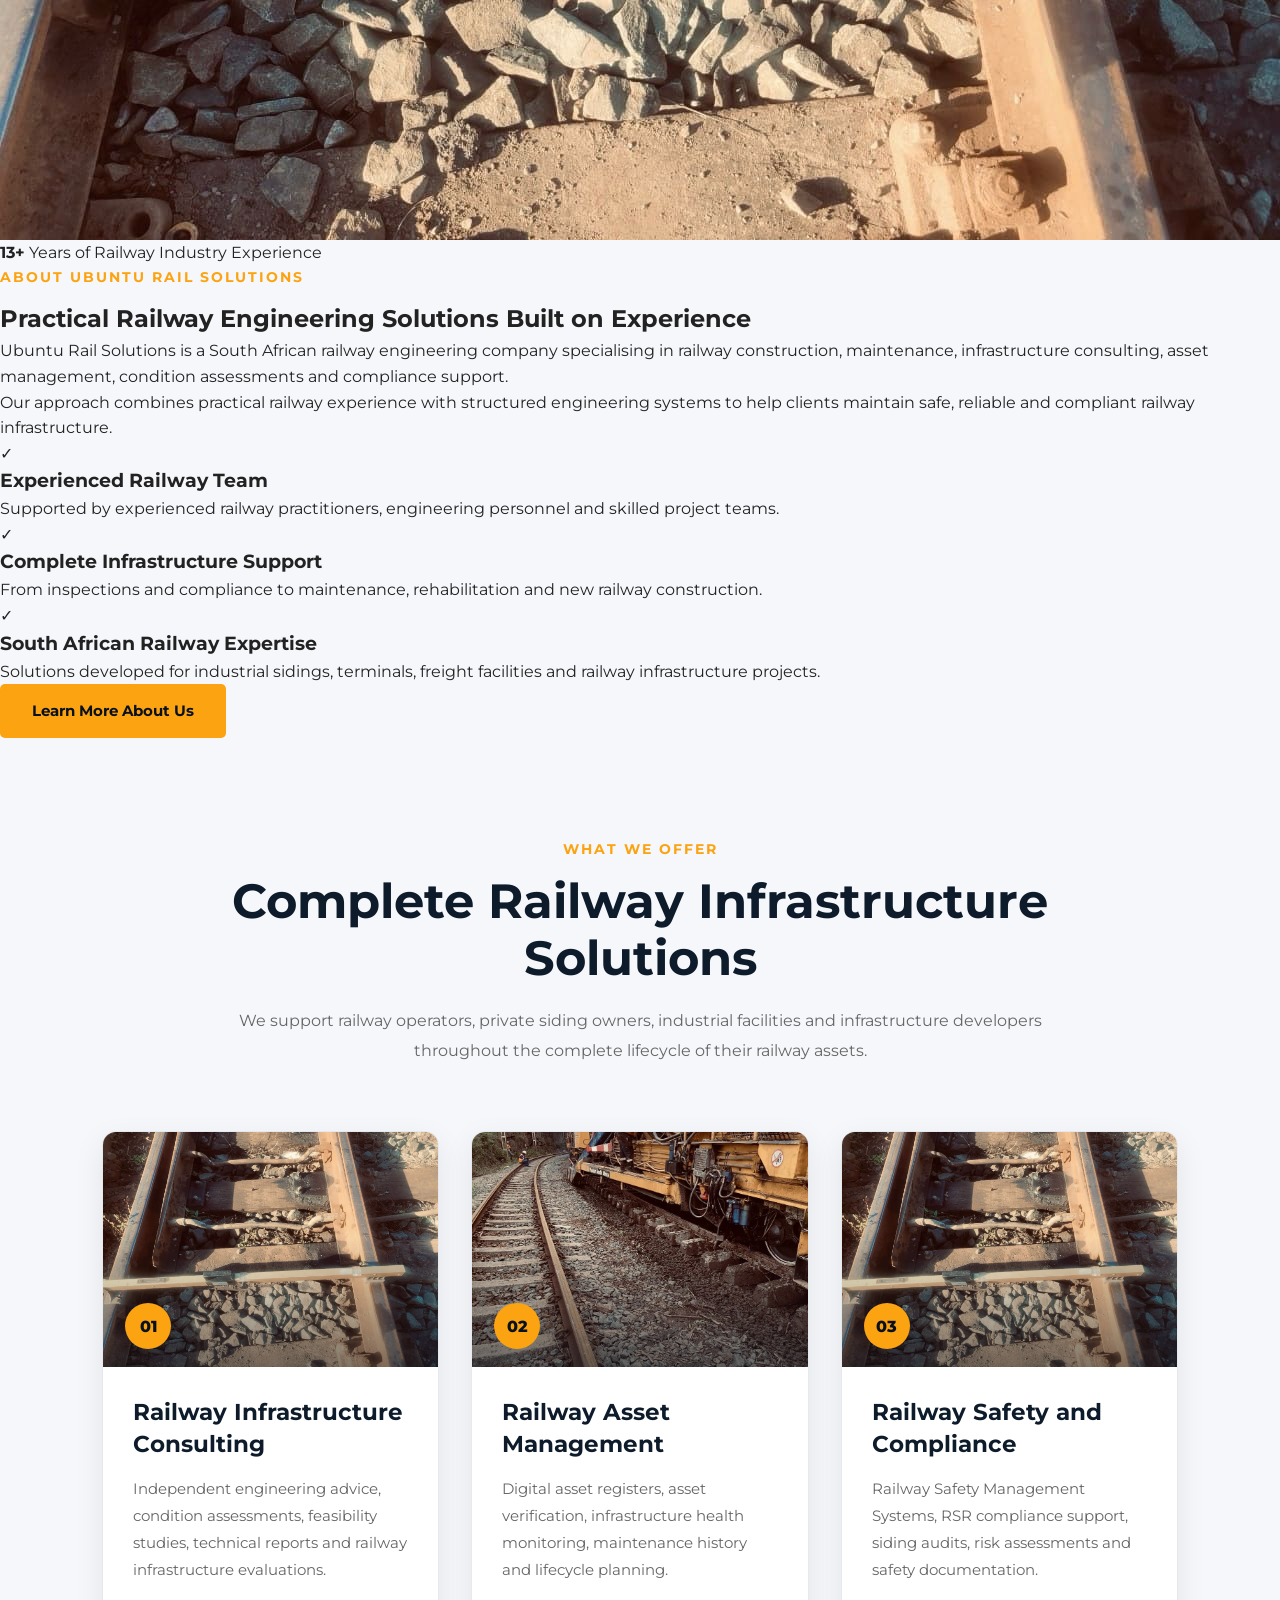
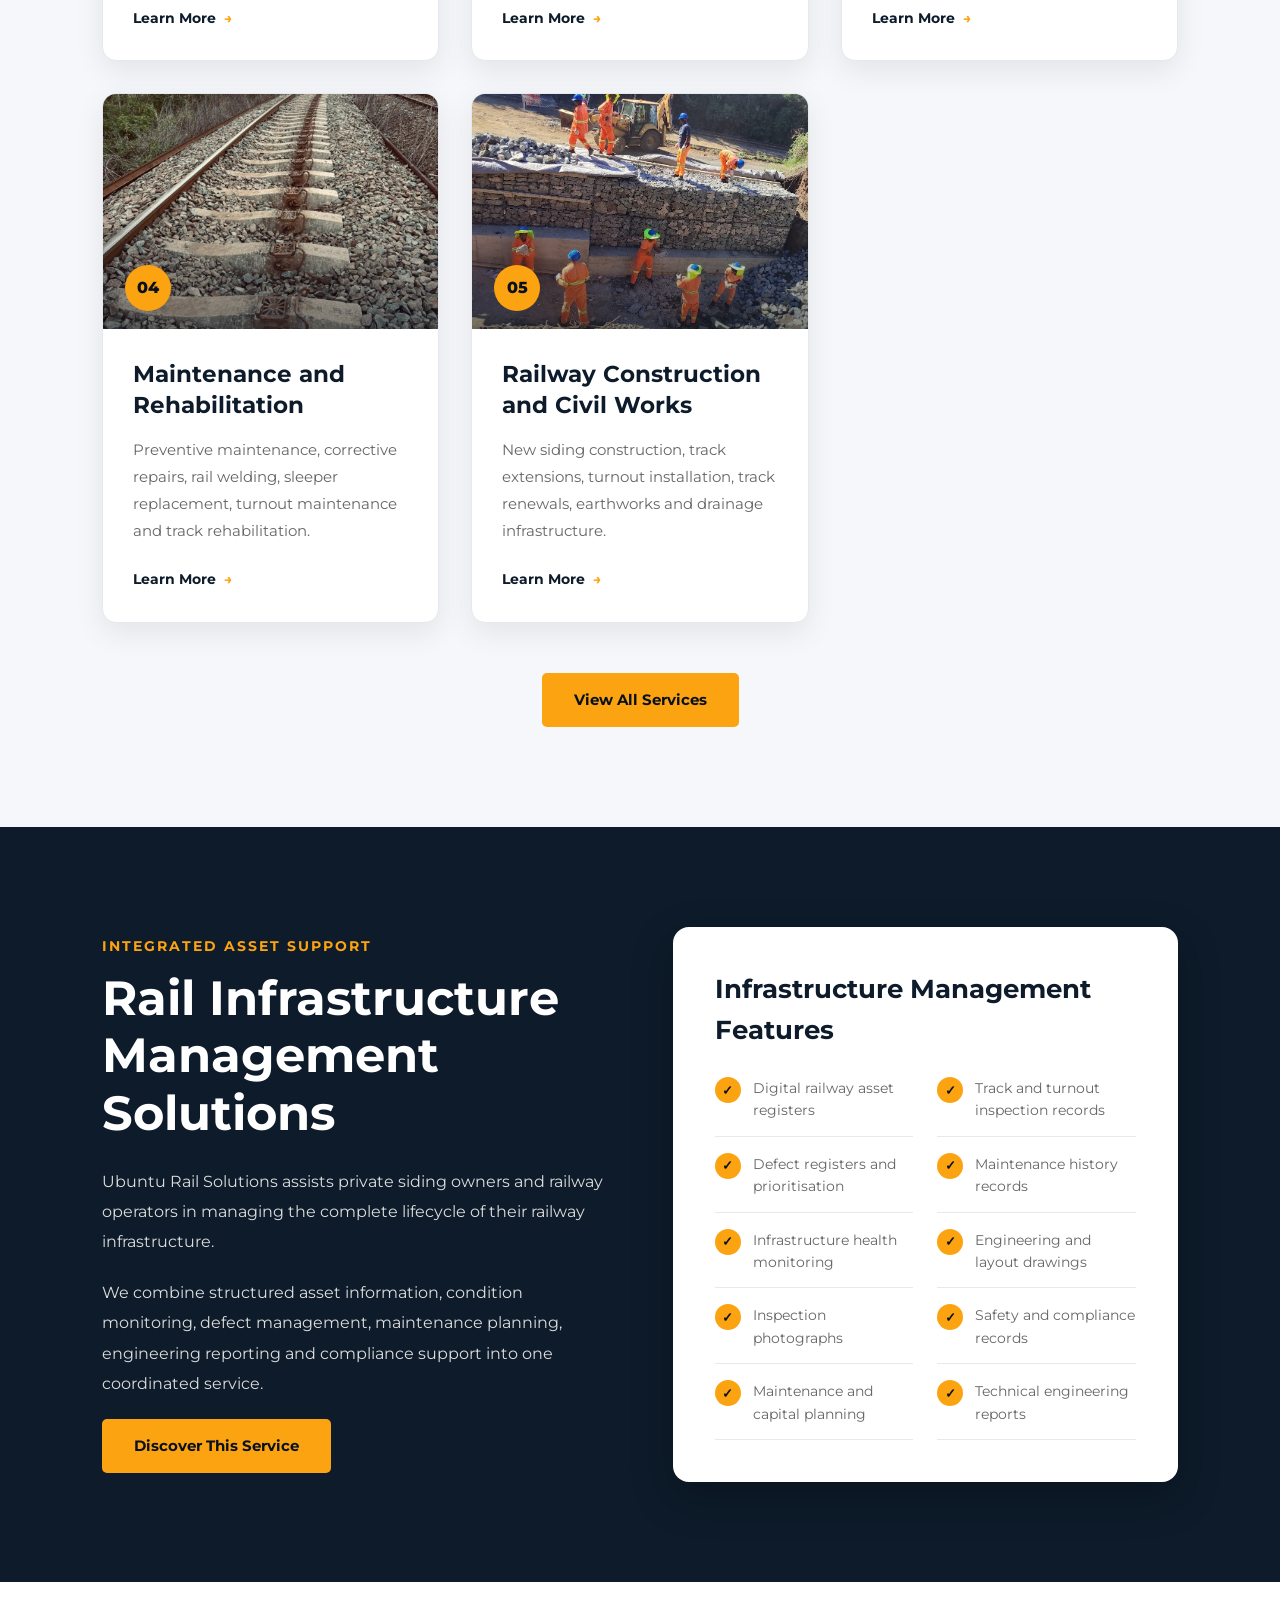
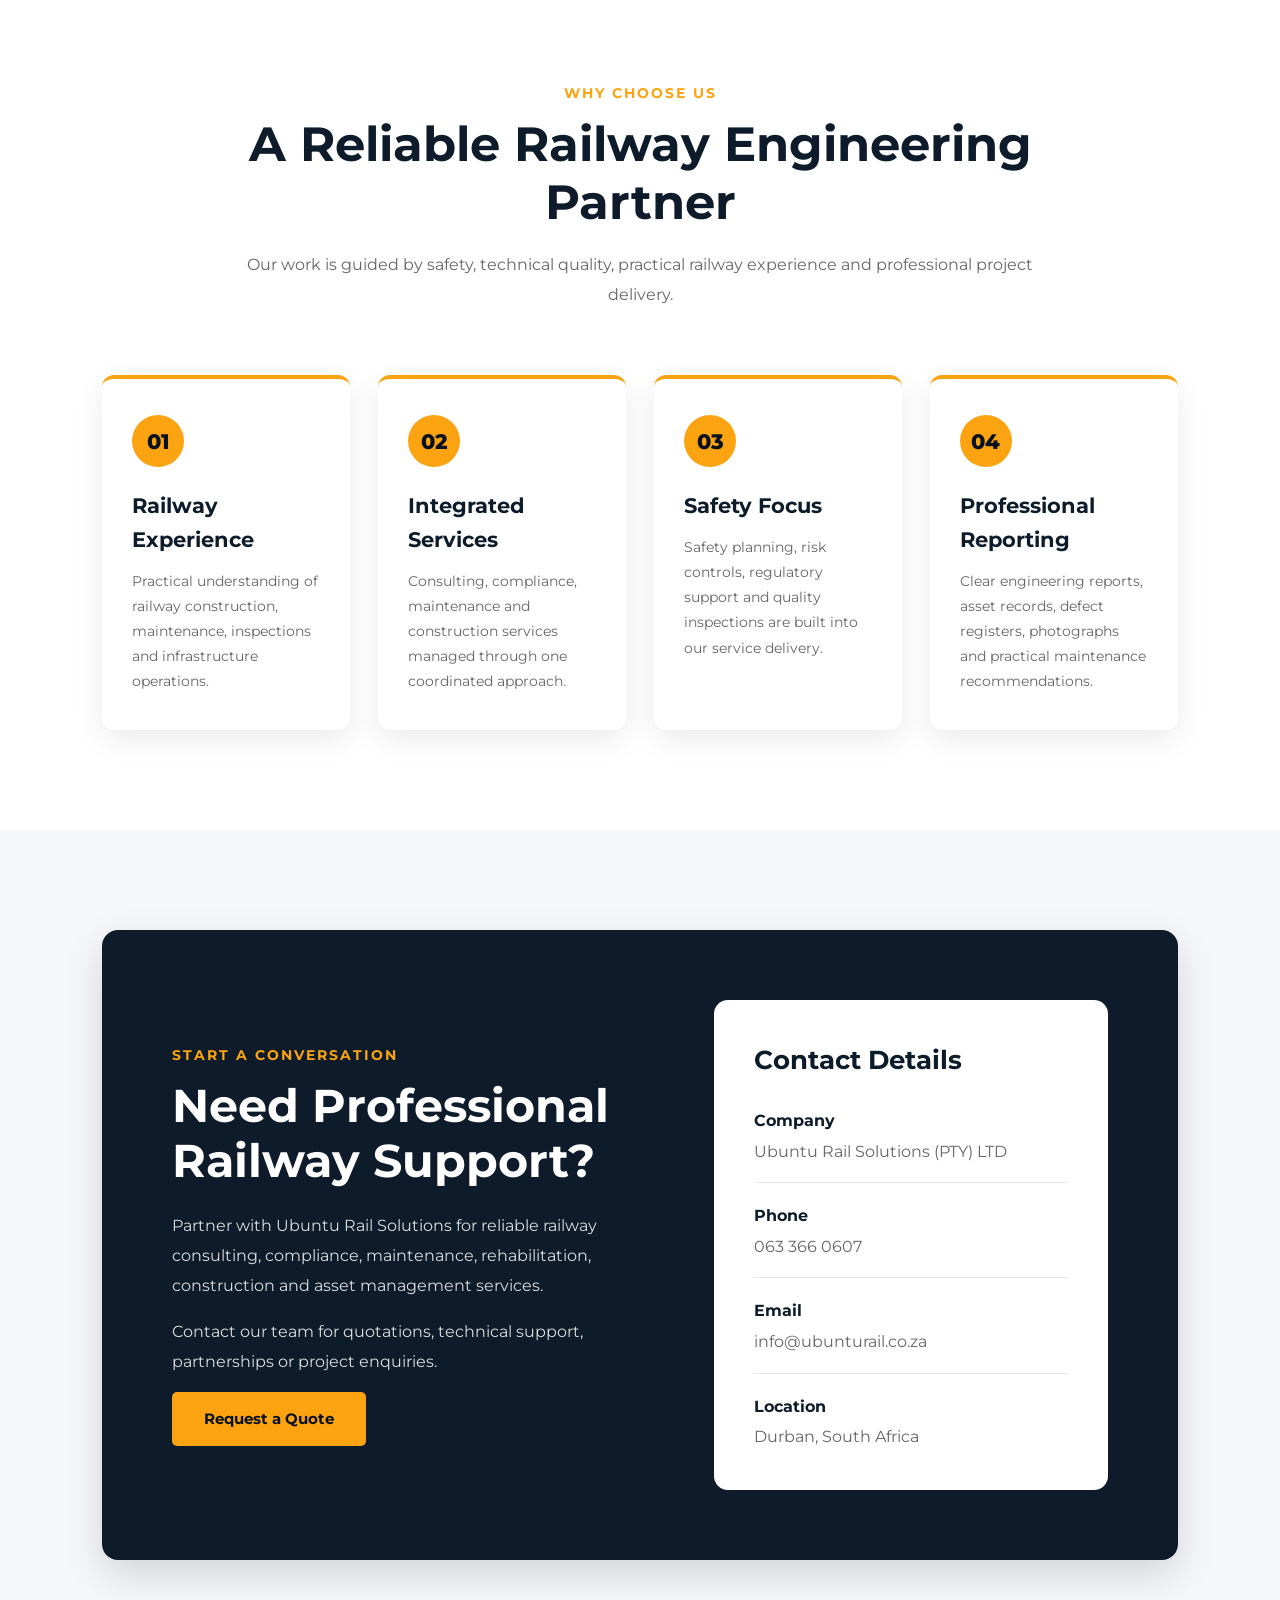
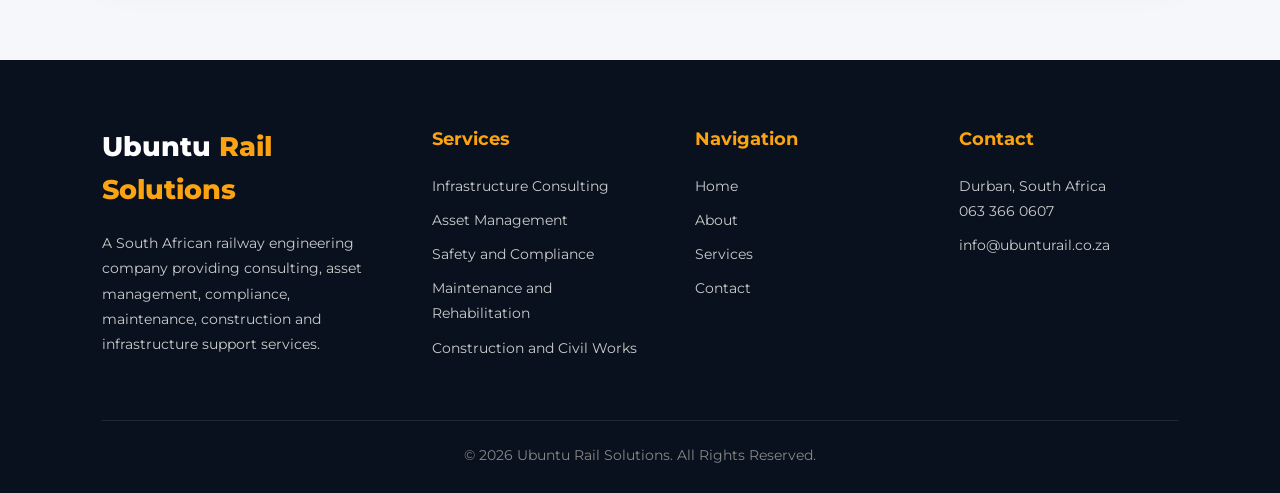
==== commit 206b1015: "Remove about section from index.html Removed the entire about section from the index.html file." ====
--- a/index.html
+++ b/index.html
@@ -328,120 +328,7 @@
       color: var(--secondary-text);
       font-size: 16px;
       line-height: 1.9;
-    }
-
-    /* ==================================================
-       ABOUT
-       ================================================== */
-
-    .about-section {
-      background: var(--white);
-      padding: 100px 8%;
-    }
-
-    .about-wrapper {
-      max-width: 1400px;
-      margin: auto;
-
-      display: grid;
-      grid-template-columns: 1fr 1fr;
-      gap: 75px;
-      align-items: center;
-    }
-
-    .about-image {
-      position: relative;
-    }
-
-    .about-image img {
-      width: 100%;
-      min-height: 540px;
-      max-height: 630px;
-      object-fit: cover;
-
-      border-radius: 16px;
-      box-shadow: 0 15px 40px rgba(0, 0, 0, 0.12);
-    }
-
-    .experience-box {
-      position: absolute;
-      right: -25px;
-      bottom: 35px;
-
-      width: 220px;
-      padding: 28px;
-
-      background: var(--accent-orange);
-      color: var(--primary-navy);
-
-      border-radius: 12px;
-      box-shadow: 0 12px 30px rgba(0, 0, 0, 0.18);
-    }
-
-    .experience-box strong {
-      display: block;
-      font-size: 48px;
-      line-height: 1;
-      margin-bottom: 10px;
-      font-weight: 800;
-    }
-
-    .experience-box span {
-      display: block;
-      font-size: 14px;
-      line-height: 1.5;
-      font-weight: 700;
-    }
-
-    .about-content h2 {
-      color: var(--secondary-navy);
-      font-size: clamp(34px, 4vw, 47px);
-      line-height: 1.2;
-      margin-bottom: 24px;
-    }
-
-    .about-content > p {
-      color: var(--secondary-text);
-      line-height: 1.9;
-      margin-bottom: 18px;
-    }
-
-    .about-points {
-      margin: 32px 0 35px;
-    }
-
-    .about-point {
-      display: flex;
-      align-items: flex-start;
-      gap: 17px;
-      margin-bottom: 24px;
-    }
-
-    .about-icon {
-      min-width: 35px;
-      height: 35px;
-
-      display: grid;
-      place-items: center;
-
-      background: var(--accent-orange);
-      color: var(--primary-navy);
-
-      border-radius: 50%;
-      font-weight: 800;
-      margin-top: 3px;
-    }
-
-    .about-point h3 {
-      color: var(--secondary-navy);
-      font-size: 18px;
-      margin-bottom: 7px;
-    }
-
-    .about-point p {
-      color: var(--secondary-text);
-      font-size: 14px;
-      line-height: 1.7;
+  
     }
 
     /* ==================================================
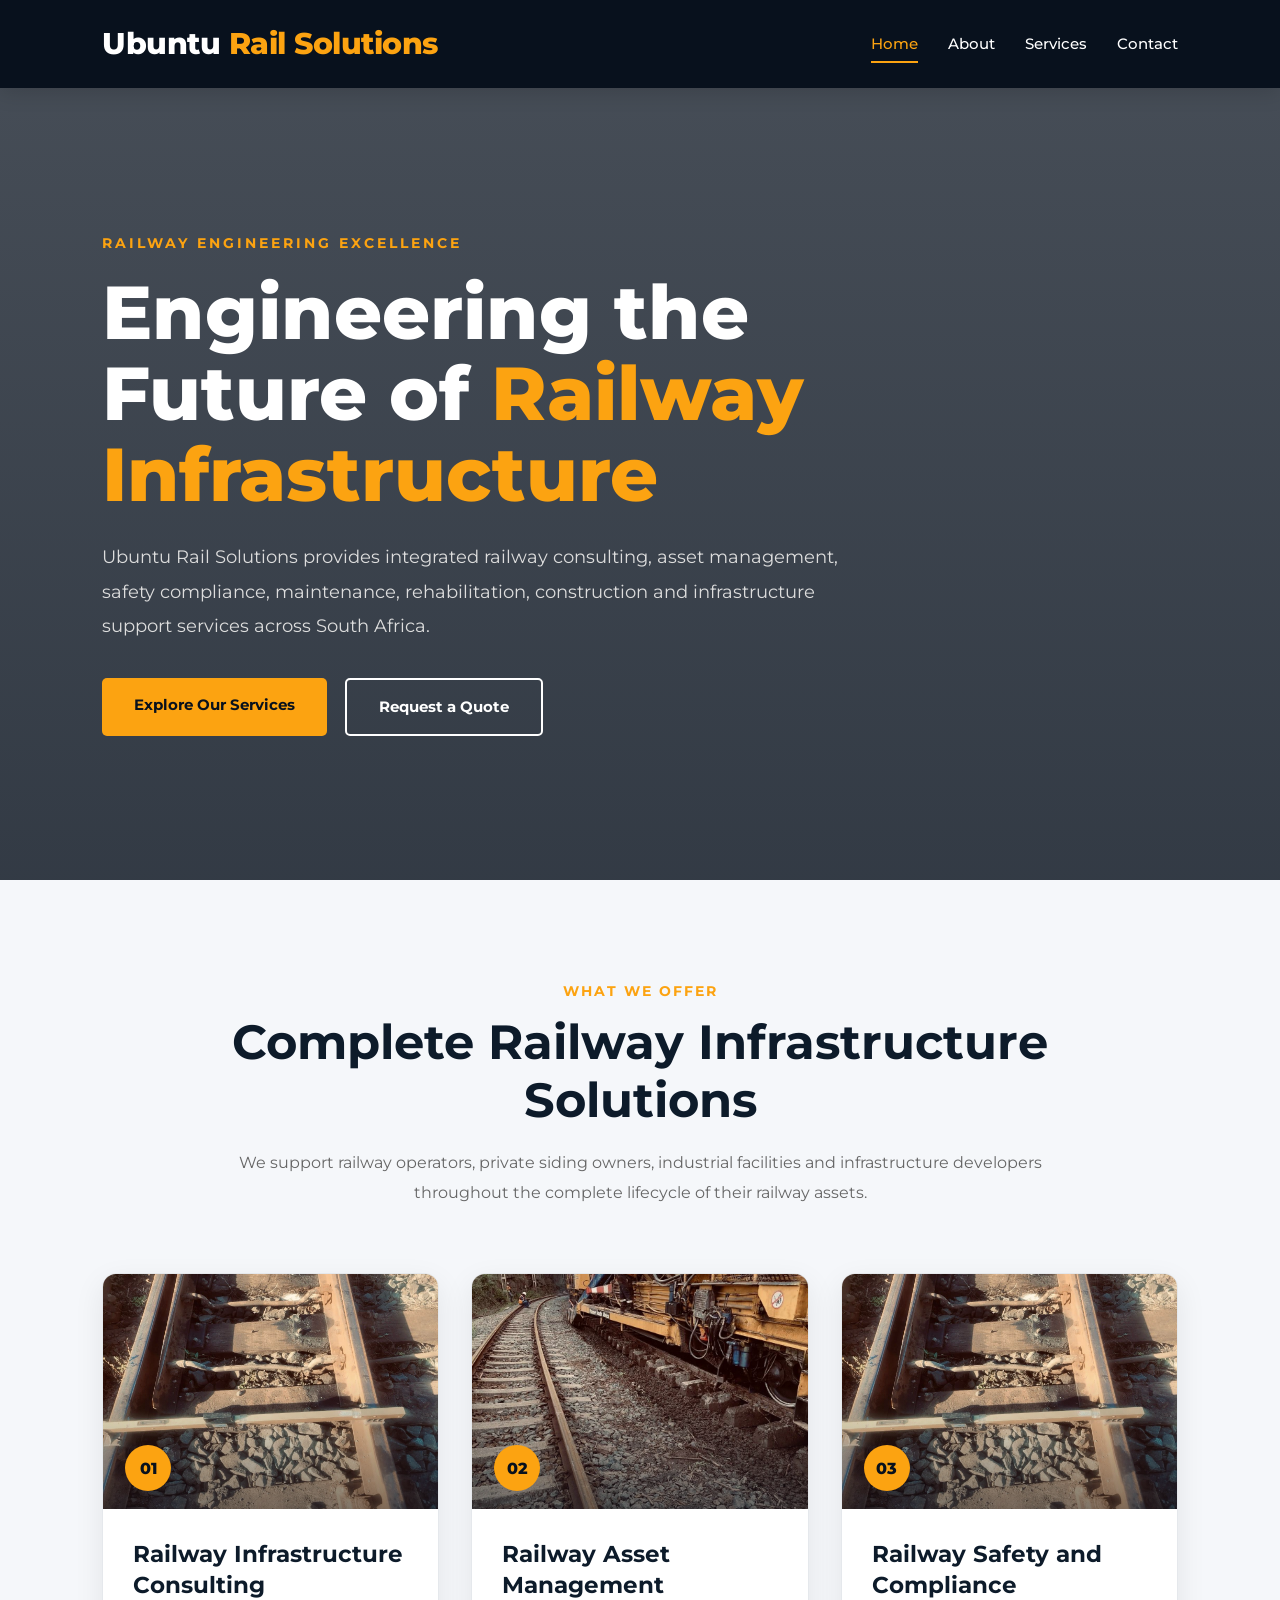
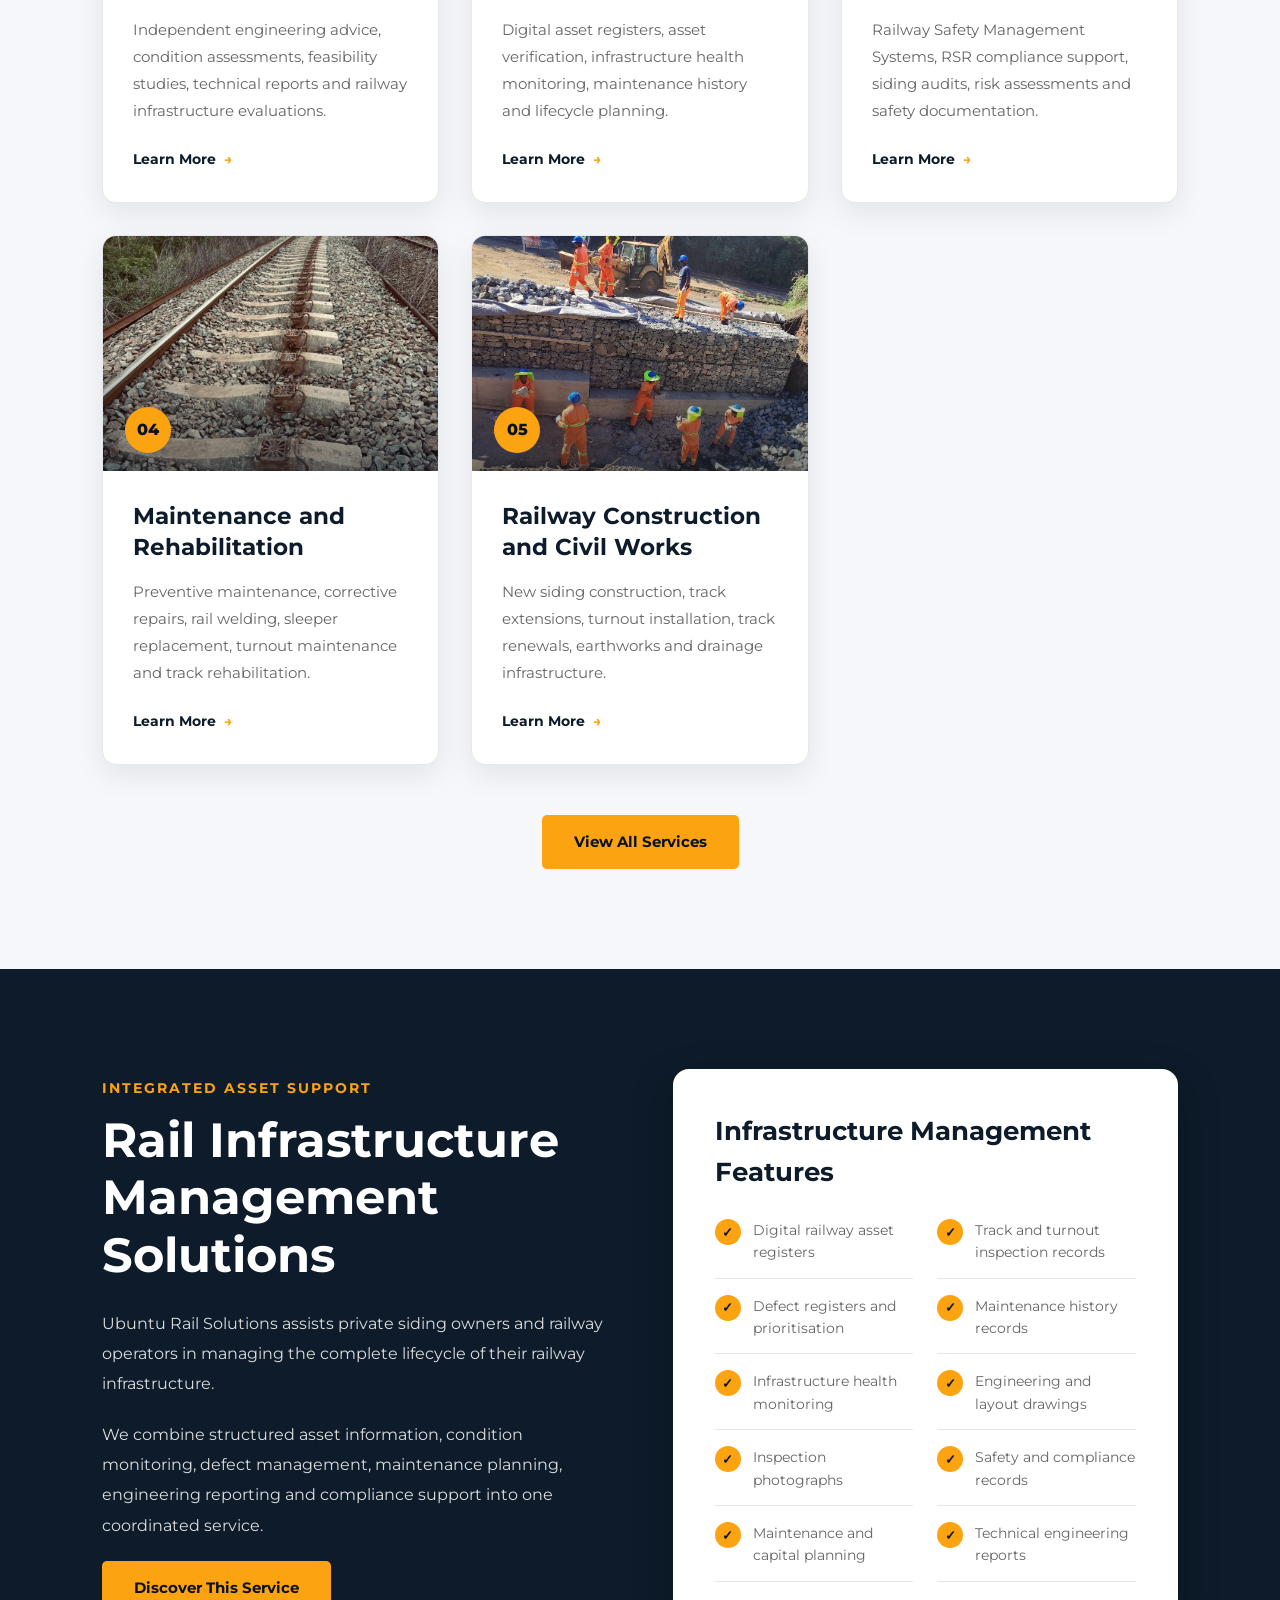
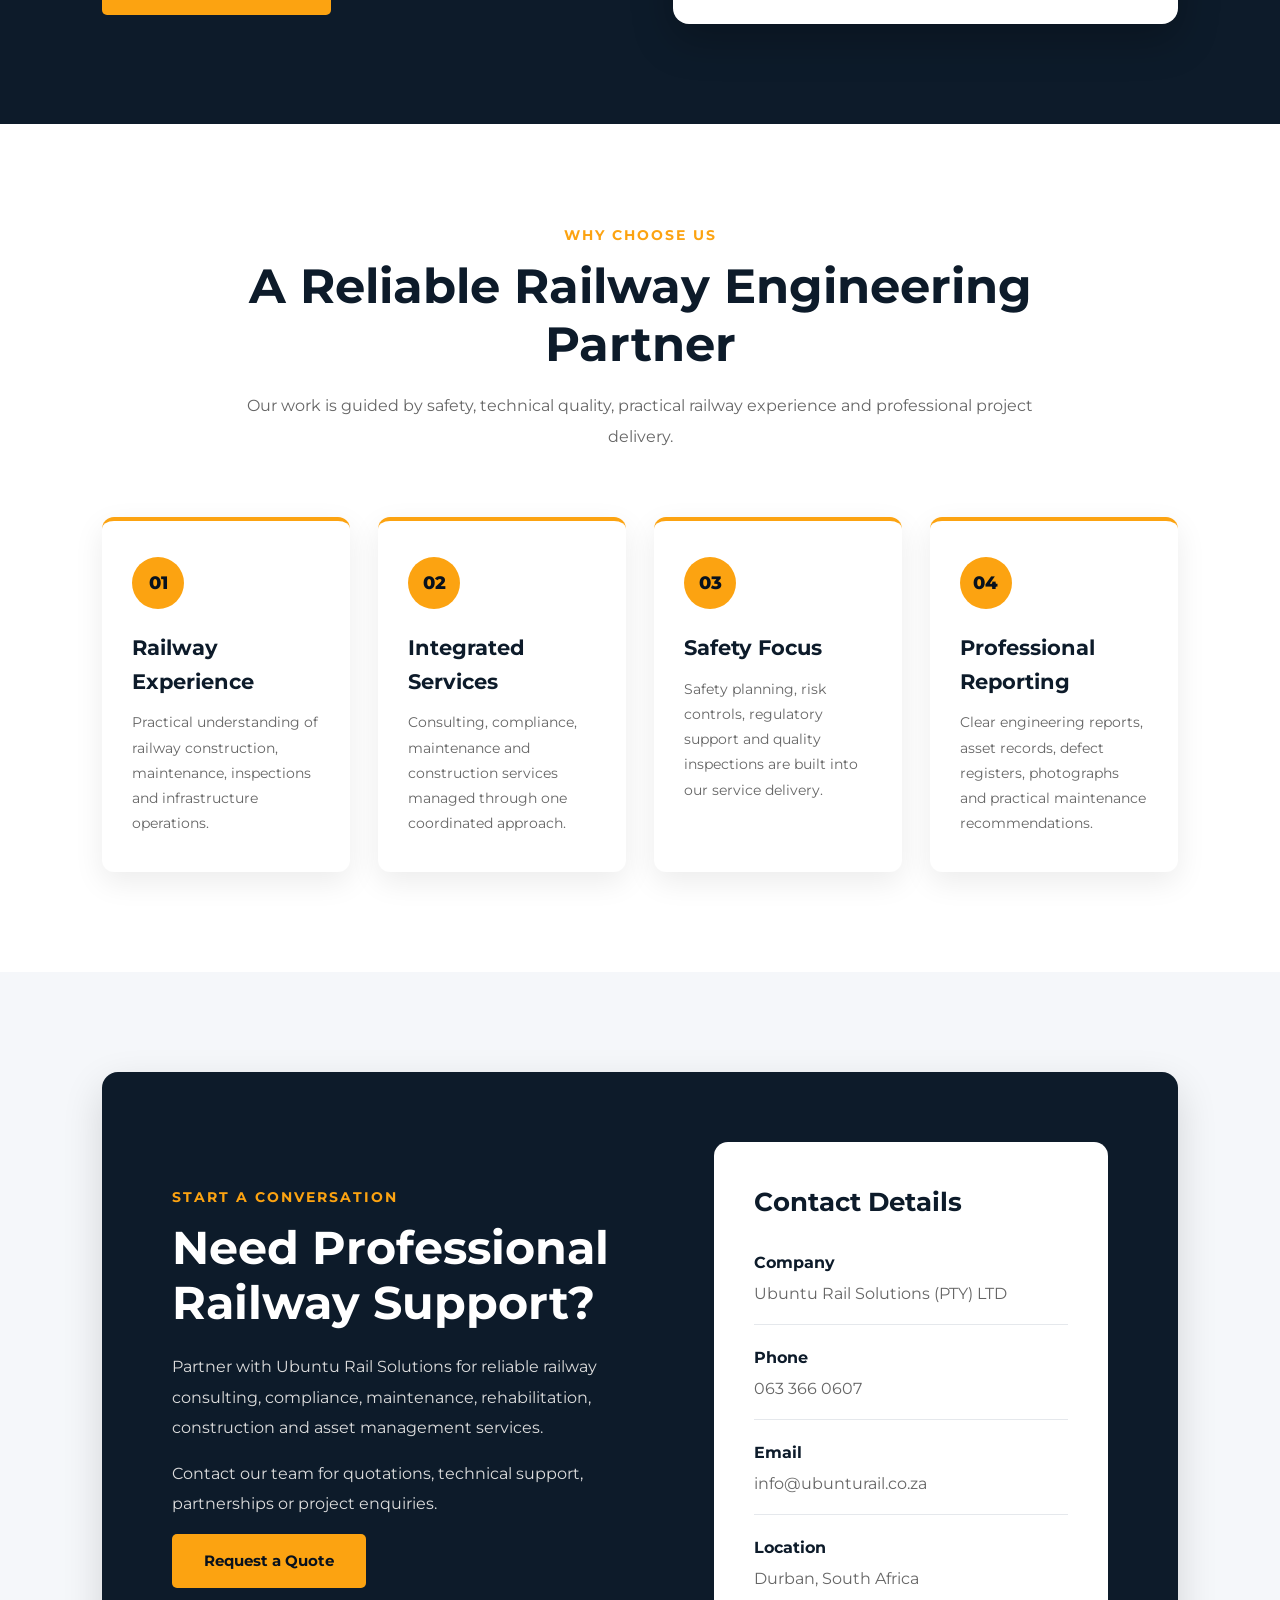
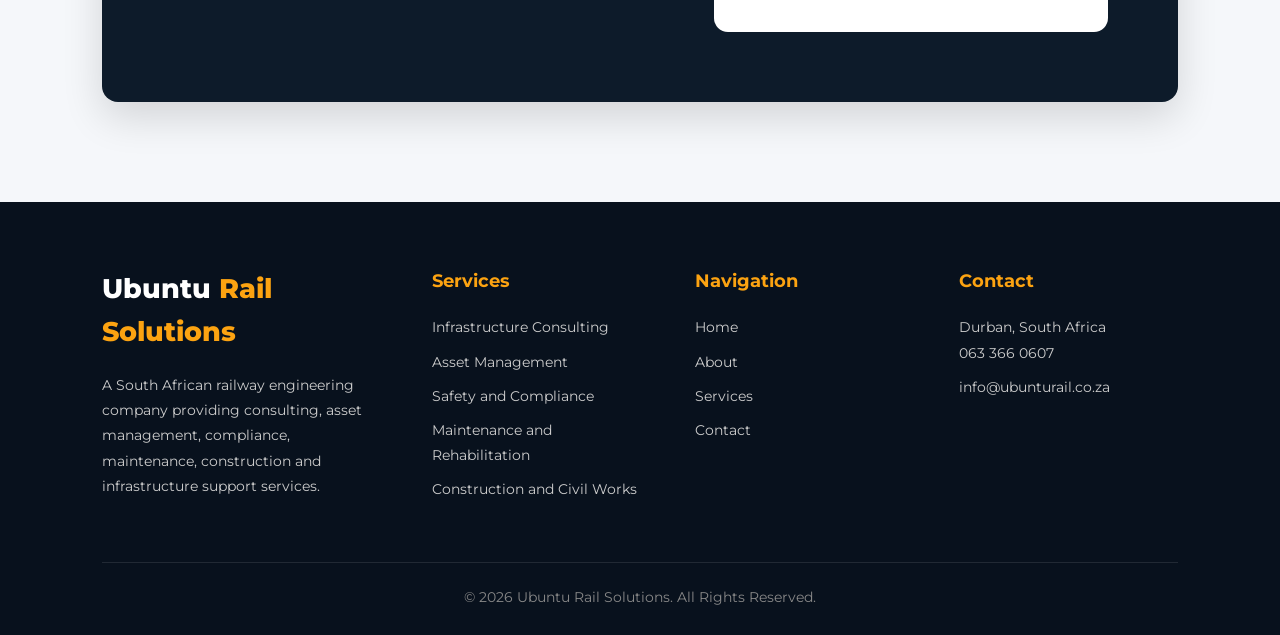
==== commit eb83aee3: "Refactor HTML by removing section comments Removed comments for various sections to streamline the H" ====
--- a/index.html
+++ b/index.html
@@ -17,19 +17,12 @@
 
   <title>Ubuntu Rail Solutions | Railway Engineering Services</title>
 
-  <!-- MONTSERRAT FONT -->
-
   <link
     href="https://fonts.googleapis.com/css2?family=Montserrat:wght@300;400;500;600;700;800&display=swap"
     rel="stylesheet"
   >
 
   <style>
-
-    /* ==================================================
-       UBUNTU RAIL SOLUTIONS
-       HOME PAGE
-       ================================================== */
 
     :root {
       --primary-navy: #08111d;
@@ -76,9 +69,7 @@
       list-style: none;
     }
 
-    /* ==================================================
-       HEADER
-       ================================================== */
+    /* HEADER */
 
     header {
       width: 100%;
@@ -147,11 +138,9 @@
       width: 45px;
       height: 42px;
       padding: 10px;
-
       background: transparent;
       border: 1px solid rgba(255, 255, 255, 0.25);
       border-radius: 5px;
-
       cursor: pointer;
     }
 
@@ -186,9 +175,7 @@
       color: var(--accent-orange);
     }
 
-    /* ==================================================
-       BUTTONS
-       ================================================== */
+    /* BUTTONS */
 
     .btn {
       display: inline-block;
@@ -227,9 +214,7 @@
       color: var(--primary-navy);
     }
 
-    /* ==================================================
-       HERO
-       ================================================== */
+    /* HERO */
 
     .hero {
       min-height: 88vh;
@@ -290,9 +275,7 @@
       gap: 18px;
     }
 
-    /* ==================================================
-       GENERAL SECTIONS
-       ================================================== */
+    /* GENERAL SECTIONS */
 
     .section {
       padding: 100px 8%;
@@ -328,12 +311,9 @@
       color: var(--secondary-text);
       font-size: 16px;
       line-height: 1.9;
-  
-    }
-
-    /* ==================================================
-       SERVICES
-       ================================================== */
+    }
+
+    /* SERVICES */
 
     .services-grid {
       max-width: 1450px;
@@ -351,7 +331,6 @@
       background: var(--white);
       border-radius: 14px;
       overflow: hidden;
-
       border: 1px solid var(--border-colour);
       box-shadow: var(--shadow);
 
@@ -463,9 +442,7 @@
       margin-top: 50px;
     }
 
-    /* ==================================================
-       INFRASTRUCTURE MANAGEMENT
-       ================================================== */
+    /* INFRASTRUCTURE MANAGEMENT */
 
     .management-section {
       background: var(--secondary-navy);
@@ -547,9 +524,7 @@
       margin: 0;
     }
 
-    /* ==================================================
-       WHY CHOOSE US
-       ================================================== */
+    /* WHY CHOOSE US */
 
     .benefits-grid {
       max-width: 1300px;
@@ -566,10 +541,8 @@
     .benefit-card {
       background: var(--white);
       padding: 36px 30px;
-
       border-radius: 12px;
       border-top: 4px solid var(--accent-orange);
-
       box-shadow: var(--shadow);
     }
 
@@ -584,9 +557,8 @@
       color: var(--primary-navy);
 
       border-radius: 50%;
-      font-size: 21px;
+      font-size: 18px;
       font-weight: 800;
-
       margin-bottom: 22px;
     }
 
@@ -602,9 +574,7 @@
       line-height: 1.8;
     }
 
-    /* ==================================================
-       CONTACT
-       ================================================== */
+    /* CONTACT */
 
     .contact-wrapper {
       max-width: 1400px;
@@ -677,9 +647,7 @@
       color: var(--accent-orange);
     }
 
-    /* ==================================================
-       FOOTER
-       ================================================== */
+    /* FOOTER */
 
     footer {
       background: var(--primary-navy);
@@ -737,10 +705,8 @@
     .copyright {
       max-width: 1400px;
       margin: 50px auto 0;
-
       padding-top: 22px;
       border-top: 1px solid rgba(255, 255, 255, 0.1);
-
       text-align: center;
     }
 
@@ -748,9 +714,7 @@
       color: #888888;
     }
 
-    /* ==================================================
-       RESPONSIVE DESIGN
-       ================================================== */
+    /* RESPONSIVE DESIGN */
 
     @media (max-width: 1050px) {
 
@@ -762,20 +726,11 @@
         display: block;
       }
 
-      .about-wrapper,
       .management-wrapper,
       .contact-section {
         grid-template-columns: 1fr;
       }
 
-      .about-content {
-        max-width: 100%;
-      }
-
-      .experience-box {
-        right: 25px;
-      }
-
       .footer-grid {
         grid-template-columns: repeat(2, 1fr);
       }
@@ -817,21 +772,8 @@
       }
 
       .section,
-      .about-section,
       .management-section {
         padding: 75px 5%;
-      }
-
-      .about-image img {
-        min-height: 360px;
-      }
-
-      .experience-box {
-        position: relative;
-        right: auto;
-        bottom: auto;
-        width: 100%;
-        margin-top: 20px;
       }
 
       .services-grid {
@@ -871,9 +813,7 @@
 
 <body>
 
-  <!-- ==================================================
-       HEADER
-       ================================================== -->
+  <!-- HEADER -->
 
   <header>
 
@@ -941,9 +881,7 @@
 
   </nav>
 
-  <!-- ==================================================
-       HERO
-       ================================================== -->
+  <!-- HERO -->
 
   <section class="hero">
 
@@ -981,124 +919,7 @@
 
   </section>
 
-  <!-- ==================================================
-       ABOUT
-       ================================================== -->
-
-  <section class="about-section" id="about">
-
-    <div class="about-wrapper">
-
-      <div class="about-image">
-
-        <img
-          src="images/inspection.jpeg"
-          alt="Ubuntu Rail Solutions railway infrastructure inspection"
-        >
-
-        <div class="experience-box">
-
-          <strong>13+</strong>
-
-          <span>
-            Years of Railway Industry Experience
-          </span>
-
-        </div>
-
-      </div>
-
-      <div class="about-content">
-
-        <div class="section-label">
-          About Ubuntu Rail Solutions
-        </div>
-
-        <h2>
-          Practical Railway Engineering Solutions Built on Experience
-        </h2>
-
-        <p>
-          Ubuntu Rail Solutions is a South African railway engineering
-          company specialising in railway construction, maintenance,
-          infrastructure consulting, asset management, condition
-          assessments and compliance support.
-        </p>
-
-        <p>
-          Our approach combines practical railway experience with
-          structured engineering systems to help clients maintain safe,
-          reliable and compliant railway infrastructure.
-        </p>
-
-        <div class="about-points">
-
-          <div class="about-point">
-
-            <span class="about-icon">✓</span>
-
-            <div>
-
-              <h3>Experienced Railway Team</h3>
-
-              <p>
-                Supported by experienced railway practitioners,
-                engineering personnel and skilled project teams.
-              </p>
-
-            </div>
-
-          </div>
-
-          <div class="about-point">
-
-            <span class="about-icon">✓</span>
-
-            <div>
-
-              <h3>Complete Infrastructure Support</h3>
-
-              <p>
-                From inspections and compliance to maintenance,
-                rehabilitation and new railway construction.
-              </p>
-
-            </div>
-
-          </div>
-
-          <div class="about-point">
-
-            <span class="about-icon">✓</span>
-
-            <div>
-
-              <h3>South African Railway Expertise</h3>
-
-              <p>
-                Solutions developed for industrial sidings, terminals,
-                freight facilities and railway infrastructure projects.
-              </p>
-
-            </div>
-
-          </div>
-
-        </div>
-
-        <a href="./about.html" class="btn btn-primary">
-          Learn More About Us
-        </a>
-
-      </div>
-
-    </div>
-
-  </section>
-
-  <!-- ==================================================
-       SERVICES
-       ================================================== -->
+  <!-- SERVICES -->
 
   <section class="section" id="services">
 
@@ -1122,8 +943,6 @@
 
     <div class="services-grid">
 
-      <!-- SERVICE 1 -->
-
       <article class="service-card">
 
         <div class="service-image">
@@ -1133,9 +952,7 @@
             alt="Railway infrastructure consulting and condition assessment"
           >
 
-          <div class="service-number">
-            01
-          </div>
+          <div class="service-number">01</div>
 
         </div>
 
@@ -1159,8 +976,6 @@
 
       </article>
 
-      <!-- SERVICE 2 -->
-
       <article class="service-card">
 
         <div class="service-image">
@@ -1170,9 +985,7 @@
             alt="Railway asset management and infrastructure monitoring"
           >
 
-          <div class="service-number">
-            02
-          </div>
+          <div class="service-number">02</div>
 
         </div>
 
@@ -1195,8 +1008,6 @@
 
       </article>
 
-      <!-- SERVICE 3 -->
-
       <article class="service-card">
 
         <div class="service-image">
@@ -1206,9 +1017,7 @@
             alt="Railway safety and compliance inspection"
           >
 
-          <div class="service-number">
-            03
-          </div>
+          <div class="service-number">03</div>
 
         </div>
 
@@ -1231,8 +1040,6 @@
 
       </article>
 
-      <!-- SERVICE 4 -->
-
       <article class="service-card">
 
         <div class="service-image">
@@ -1242,9 +1049,7 @@
             alt="Railway rail replacement and track maintenance"
           >
 
-          <div class="service-number">
-            04
-          </div>
+          <div class="service-number">04</div>
 
         </div>
 
@@ -1267,8 +1072,6 @@
 
       </article>
 
-      <!-- SERVICE 5 -->
-
       <article class="service-card">
 
         <div class="service-image">
@@ -1278,9 +1081,7 @@
             alt="Railway construction and civil engineering works"
           >
 
-          <div class="service-number">
-            05
-          </div>
+          <div class="service-number">05</div>
 
         </div>
 
@@ -1315,9 +1116,7 @@
 
   </section>
 
-  <!-- ==================================================
-       INFRASTRUCTURE MANAGEMENT
-       ================================================== -->
+  <!-- INFRASTRUCTURE MANAGEMENT -->
 
   <section class="management-section">
 
@@ -1418,9 +1217,7 @@
 
   </section>
 
-  <!-- ==================================================
-       WHY CHOOSE US
-       ================================================== -->
+  <!-- WHY CHOOSE US -->
 
   <section class="section section-white">
 
@@ -1445,9 +1242,7 @@
 
       <div class="benefit-card">
 
-        <div class="benefit-icon">
-          01
-        </div>
+        <div class="benefit-icon">01</div>
 
         <h3>
           Railway Experience
@@ -1462,9 +1257,7 @@
 
       <div class="benefit-card">
 
-        <div class="benefit-icon">
-          02
-        </div>
+        <div class="benefit-icon">02</div>
 
         <h3>
           Integrated Services
@@ -1479,9 +1272,7 @@
 
       <div class="benefit-card">
 
-        <div class="benefit-icon">
-          03
-        </div>
+        <div class="benefit-icon">03</div>
 
         <h3>
           Safety Focus
@@ -1496,9 +1287,7 @@
 
       <div class="benefit-card">
 
-        <div class="benefit-icon">
-          04
-        </div>
+        <div class="benefit-icon">04</div>
 
         <h3>
           Professional Reporting
@@ -1515,9 +1304,7 @@
 
   </section>
 
-  <!-- ==================================================
-       CONTACT
-       ================================================== -->
+  <!-- CONTACT -->
 
   <section class="section" id="contact">
 
@@ -1609,9 +1396,7 @@
 
   </section>
 
-  <!-- ==================================================
-       FOOTER
-       ================================================== -->
+  <!-- FOOTER -->
 
   <footer>
 
@@ -1709,9 +1494,7 @@
 
   </footer>
 
-  <!-- ==================================================
-       MOBILE NAVIGATION
-       ================================================== -->
+  <!-- MOBILE NAVIGATION -->
 
   <script>
 
@@ -1756,7 +1539,36 @@
 </body>
 
 </html>
+ 
+
+   
+
+  
+
+
+ 
+  
+   
     
-   
-
  
+ 
+    
+
+
+ 
+        
+     
+  
+
+
+
+        
+
+      
+
+
+     
+
+    
+
+ 
